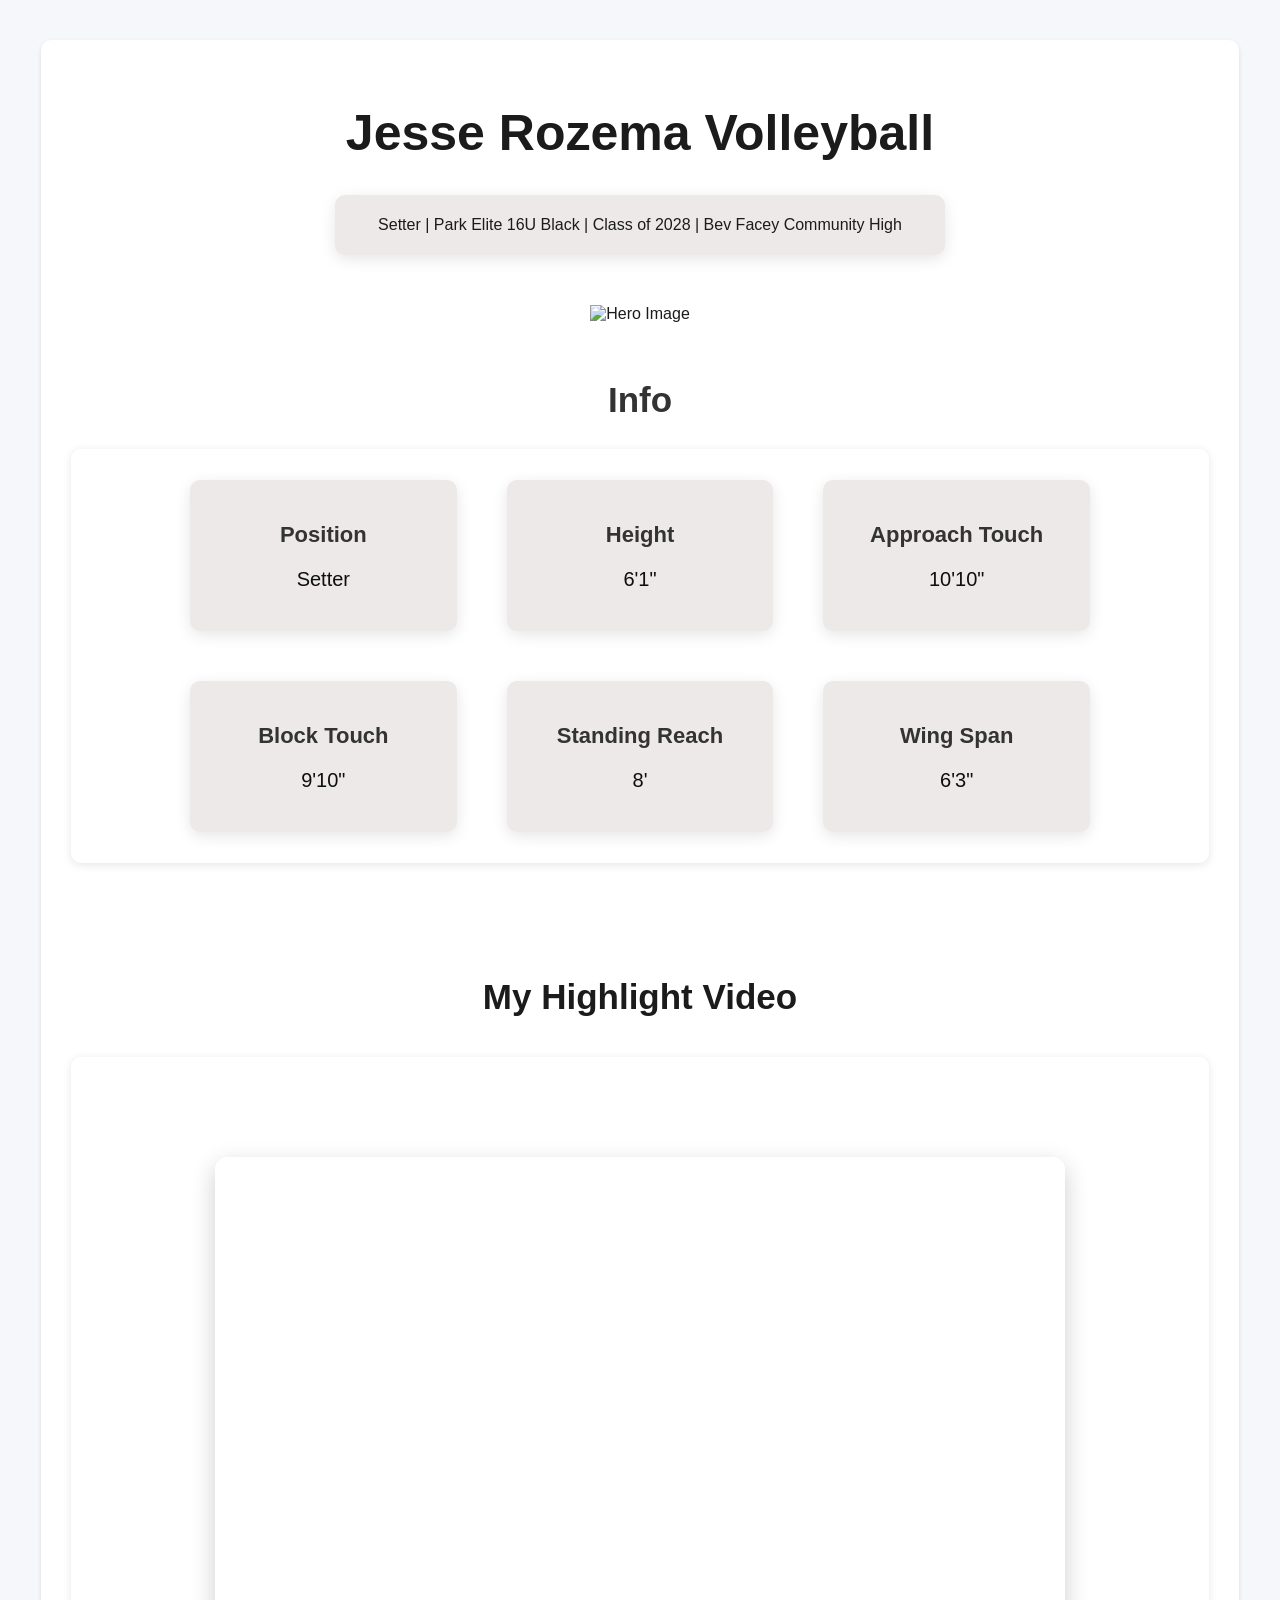
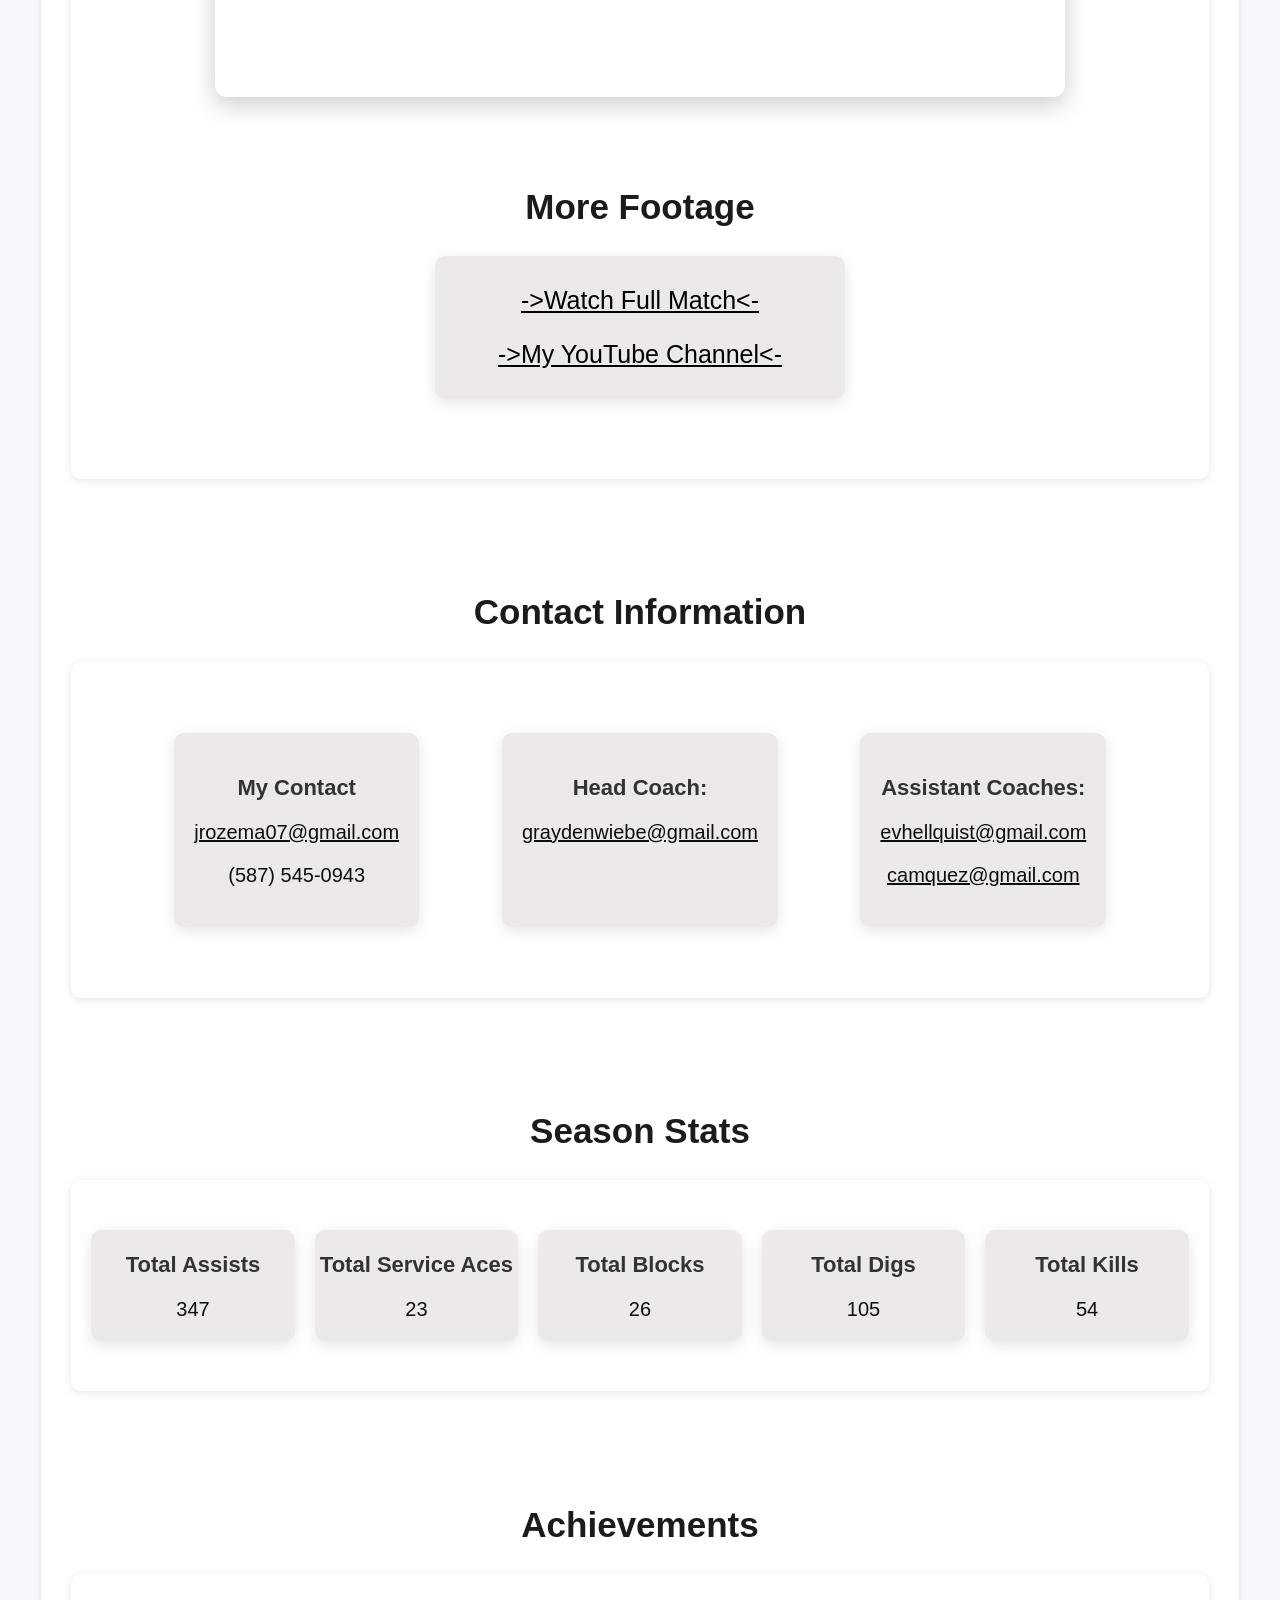
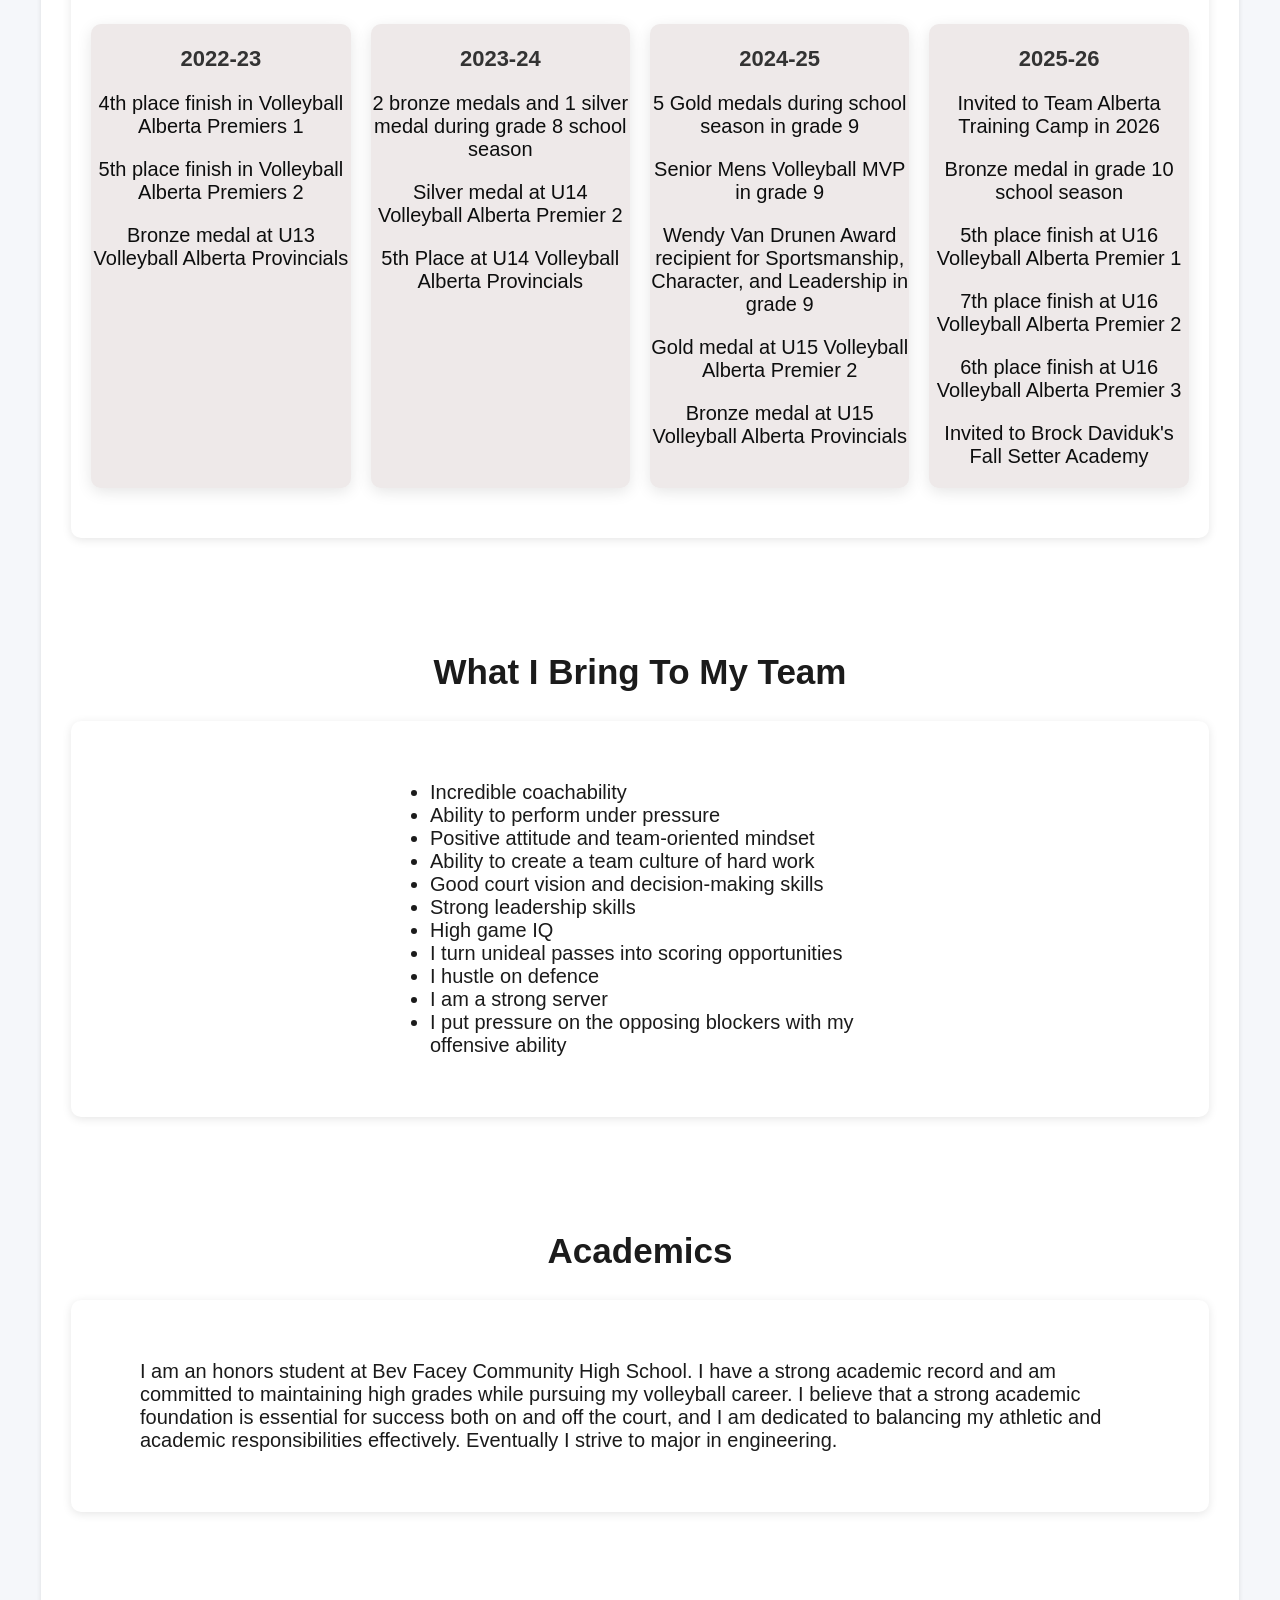
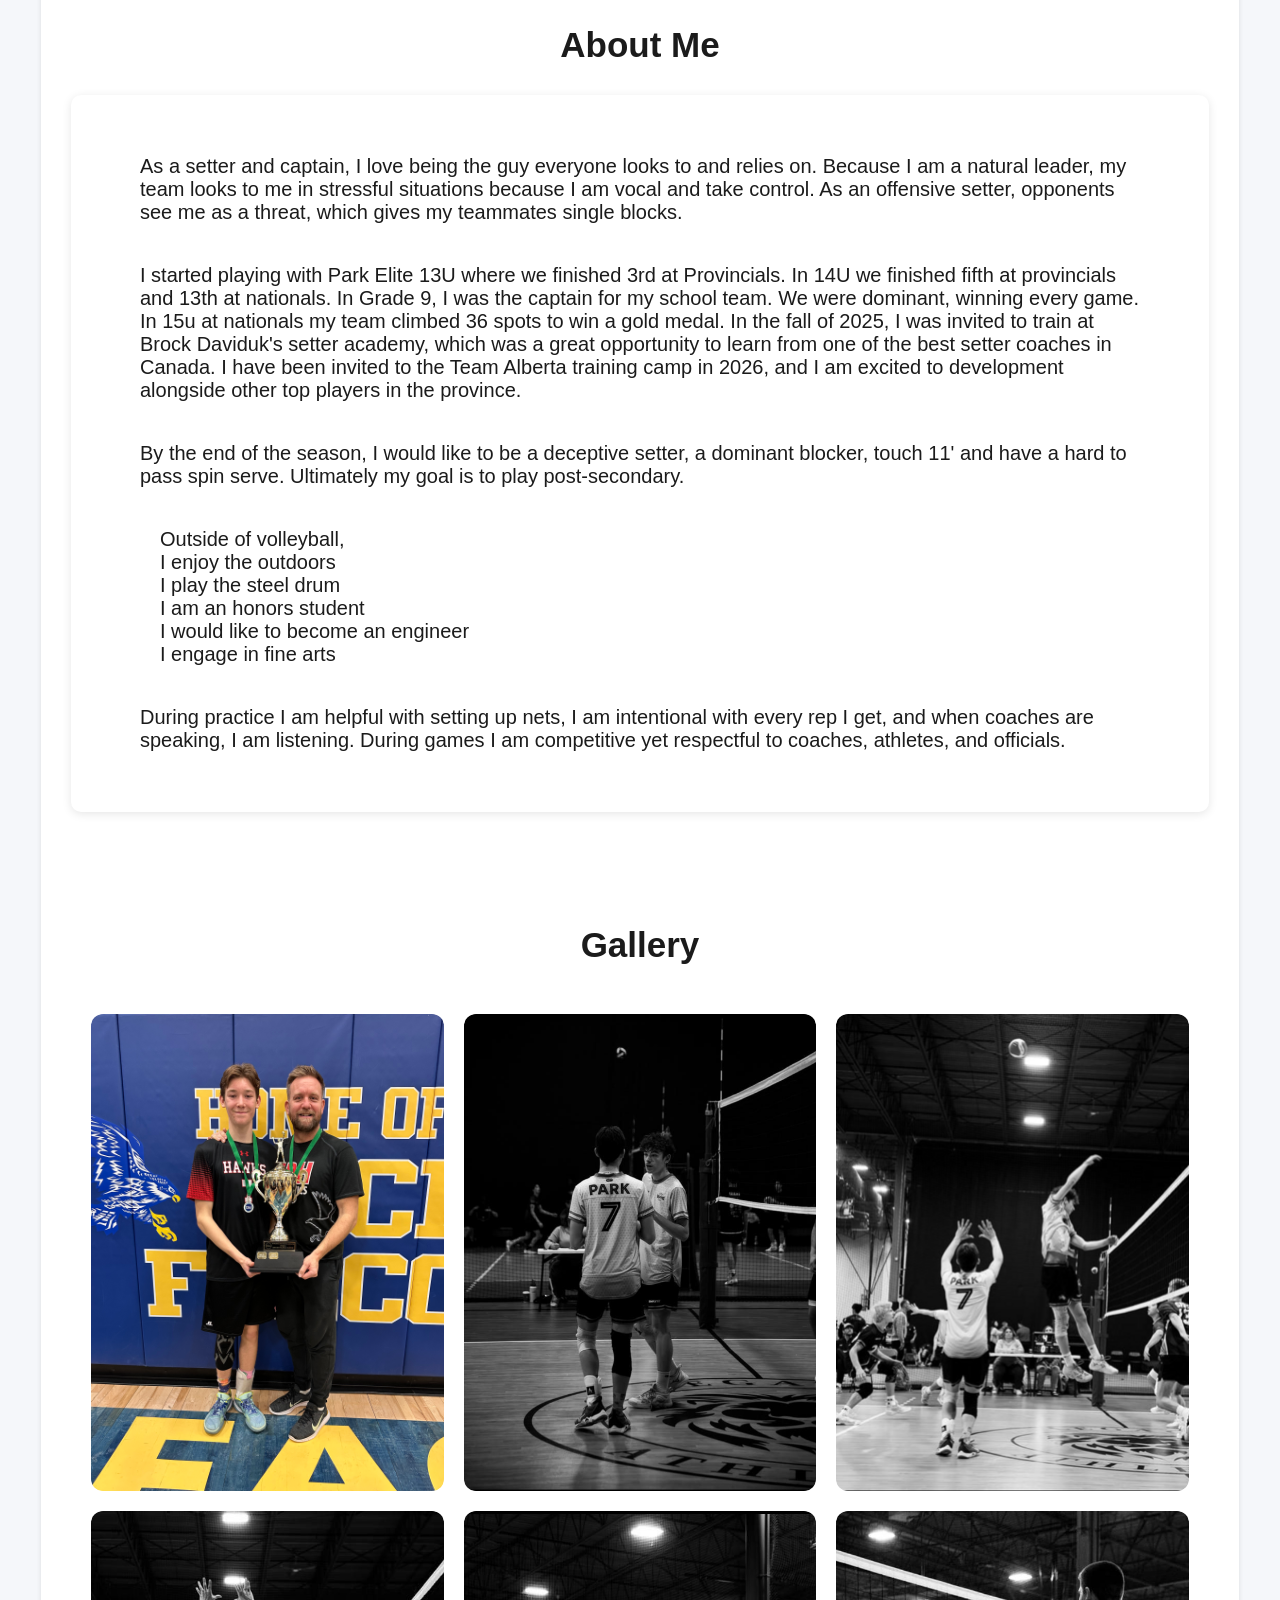
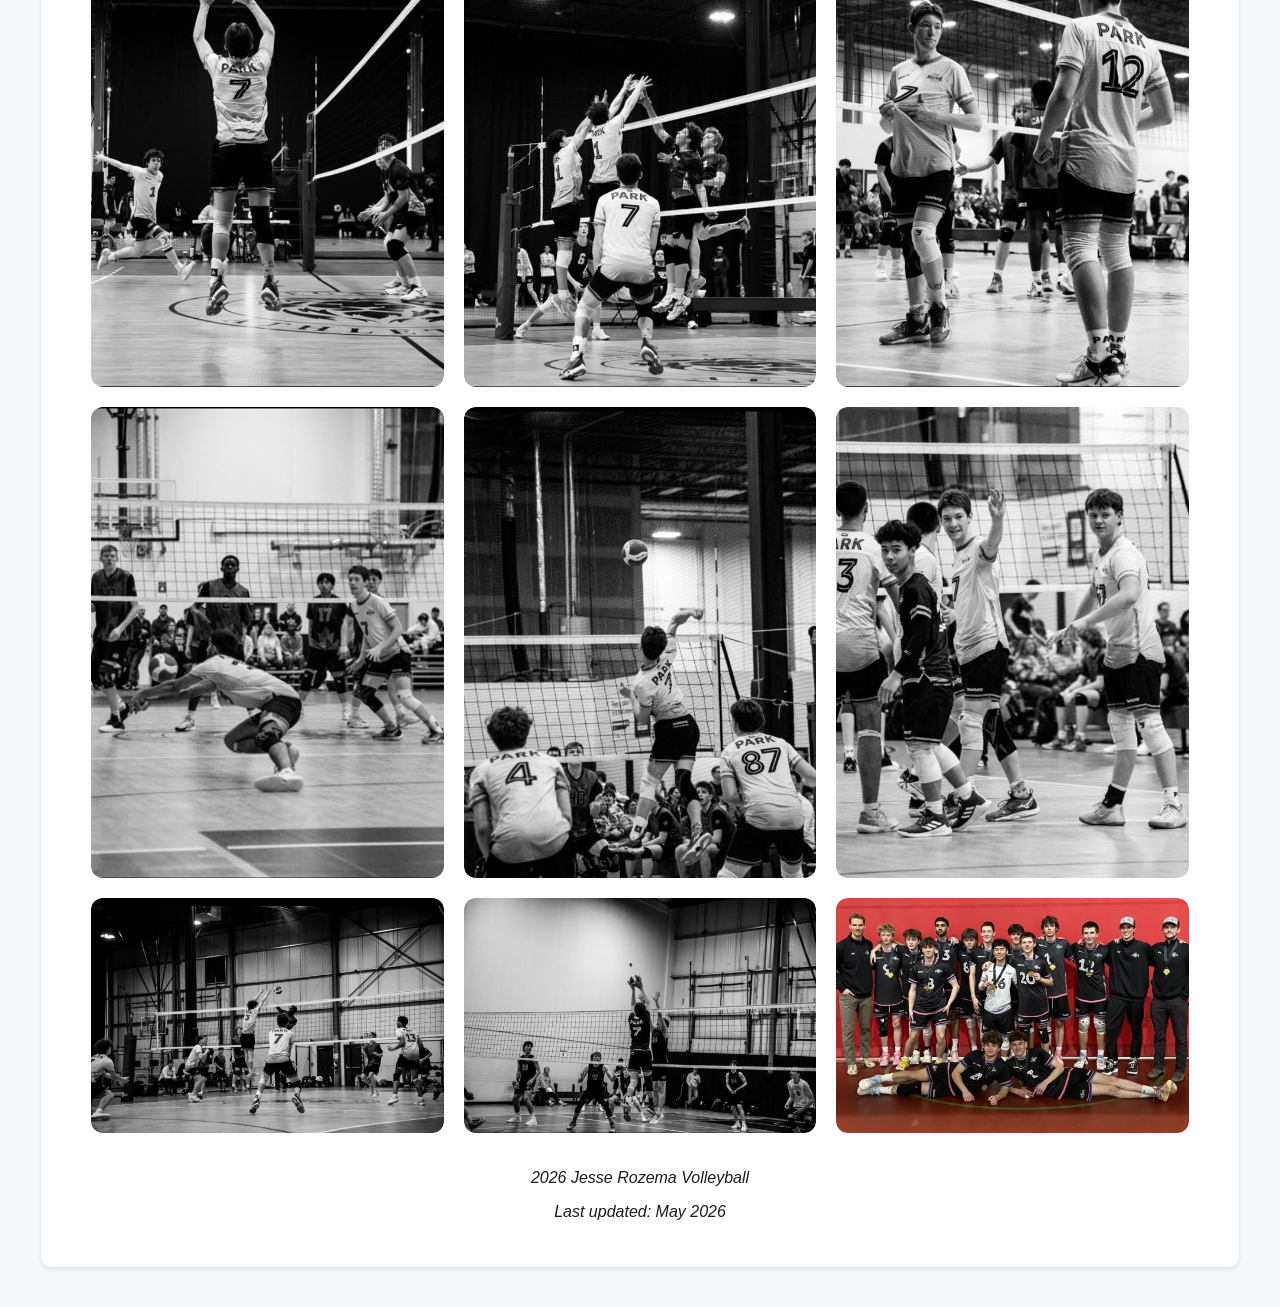
==== index.html @ ca047343 "Add files via upload" ====
<!DOCTYPE html>

<html lang="en">

<head>

<title>Jesse Rozema Volleyball</title>

<meta charset="UTF-8">

<meta name="viewport" content="width=device-width, initial-scale=1.0">

<meta name="author" content="Jesse Rozema">

<link rel="stylesheet" href="style.css">

</head>



<body id="body">

<div class="body_background">


<h1 id="title">
    <b>Jesse Rozema Volleyball</b>
</h1>


<div class="hero_banner">
    <p>Setter | Park Elite 16U Black | Class of 2028 | Bev Facey Community High</p>
</div>


<div class="hero_image">
    <img src="Profile.PNG" alt="Hero Image">
</div>


<div class="info"><h2>Info</h2></div>
<div class="info_section">
    <div class="hero_grid">
        <div class="stat_card">
            <h3>Position</h3>
            <p>Setter</p>
        </div>

        <div class="stat_card">
            <h3>Height</h3>
            <p>6'1"</p>
        </div>

        <div class="stat_card">
            <h3>Approach Touch</h3>
            <p>10'10"</p>
        </div>

        <div class="stat_card">
            <h3>Block Touch</h3>
            <p>9'10"</p>
        </div>

        <div class="stat_card">
            <h3>Standing Reach</h3>
            <p>8'</p>
        </div>

        <div class="stat_card">
            <h3>Wing Span</h3>
            <p>6'3"</p>
        </div>
    </div>
</div>


<h2>My Highlight Video</h2>
<div class="gameplay_section">
    <div class="Gameplay_content">
        <div class="video-container">
            <iframe
            src="https://www.youtube-nocookie.com/embed/ebW8yUanbKU"
            title="My Highlights"
            allowfullscreen>
            </iframe>
        </div>

        <h2>More Footage</h2>

        <div class="footage_grid">
            <div class="footage_card">
                <p><a href="https://www.youtube.com/@ParkElite2010BlackStream" target="_blank">->Watch Full Match<-</a></p>
                <p><a href="https://www.youtube.com/@JesseRozema07" target="_blank">->My YouTube Channel<-</a></p>
            </div>
        </div>
    </div>
</div>


<h2>Contact Information</h2>

<div class="contact_section">
    <div class="contact_grid">
        <div class="contact_info">
            <h3>My Contact</h3>
            <p id="email"><a href="https://mail.google.com/mail/u/0/?tab=rm&ogbl#inbox?compose=GTvVlcSGLBwhLCzFWvTLxbhdkjHlHmwFQkTXDkVHpmSrfwDZdplBXsCwFsgMZWfsRXLcxBXTBtbzn">jrozema07@gmail.com</a></p>
            <p>(587) 545-0943</p>
        </div>

        <div class="contact_info">
            <h3>Head Coach:</h3> 
            <p><a href="https://mail.google.com/mail/u/0/?tab=rm&ogbl#inbox?compose=GTvVlcSGLBwhLCzFWvTLxbhdkjHlHmwFQkTXDkVHpmSrfwDZdplBXsCwFsgMZWfsRXLcxBXTBtbzn">graydenwiebe@gmail.com</a></p>
        </div>

        <div class="contact_info">
            <h3>Assistant Coaches:</h3> 
            <p><a href="https://mail.google.com/mail/u/0/?tab=rm&ogbl#inbox?compose=GTvVlcSGLBwhLCzFWvTLxbhdkjHlHmwFQkTXDkVHpmSrfwDZdplBXsCwFsgMZWfsRXLcxBXTBtbzn">evhellquist@gmail.com</a></p>
            <p><a href="https://mail.google.com/mail/u/0/?tab=rm&ogbl#inbox?compose=GTvVlcSGLBwhLCzFWvTLxbhdkjHlHmwFQkTXDkVHpmSrfwDZdplBXsCwFsgMZWfsRXLcxBXTBtbzn">camquez@gmail.com</a></p>
        </div>
    </div>
</div>

<h2>Season Stats</h2>

<div class="stats_section">
    <div class="total_Stats">

        <div class="table_card">
            <h3>Total Assists</h3>
            <p>347</p>
        </div>

        <div class="table_card">
            <h3>Total Service Aces</h3>
            <p>23</p>
        </div>

        <div class="table_card">
            <h3>Total Blocks</h3>
            <p>26</p>
        </div>

        <div class="table_card">
            <h3>Total Digs</h3>
            <p>105</p>
        </div>

        <div class="table_card">
            <h3>Total Kills</h3>
            <p>54</p>
        </div>
    </div>
</div>



<h2>Achievements</h2>

<div class="achievements_section">

    <div class="achievements_grid">

        <div class="achievement_card">
            <h3>2022-23</h3>
            <p>4th place finish in Volleyball Alberta Premiers 1</p>
            <p>5th place finish in Volleyball Alberta Premiers 2</p>
            <p>Bronze medal at U13 Volleyball Alberta Provincials</p>
        </div>

        <div class="achievement_card">
            <h3>2023-24</h3>
            <p>2 bronze medals and 1 silver medal during grade 8 school season</p>
            <p>Silver medal at U14 Volleyball Alberta Premier 2</p>
            <p>5th Place at U14 Volleyball Alberta Provincials</p>
        </div>

        <div class="achievement_card">
            <h3>2024-25</h3>
            <p>5 Gold medals during school season in grade 9</p>
            <p>Senior Mens Volleyball MVP in grade 9</p>
            <p>Wendy Van Drunen Award recipient for Sportsmanship, Character, and Leadership in grade 9</p>
            <p>Gold medal at U15 Volleyball Alberta Premier 2</p>
            <p>Bronze medal at U15 Volleyball Alberta Provincials</p>
        </div>

        <div class="achievement_card">
            <h3>2025-26</h3>
            <p>Invited to Team Alberta Training Camp in 2026</p>
            <p>Bronze medal in grade 10 school season</p>
            <p>5th place finish at U16 Volleyball Alberta Premier 1</p>
            <p>7th place finish at U16 Volleyball Alberta Premier 2</p>
            <p>6th place finish at U16 Volleyball Alberta Premier 3</p>
            <p>Invited to Brock Daviduk's Fall Setter Academy</p>
        </div>
    </div>
</div>



<h2>What I Bring To My Team</h2>
<div class="strengths_section">
    <div class="strengths">
        <ul>
            <li>Incredible coachability</li>
            <li>Ability to perform under pressure</li>
            <li>Positive attitude and team-oriented mindset</li>
            <li>Ability to create a team culture of hard work</li>
            <li>Good court vision and decision-making skills</li>
            <li>Strong leadership skills</li>
            <li>High game IQ</li>
            <li>I turn unideal passes into scoring opportunities</li>
            <li>I hustle on defence</li>
            <li>I am a strong server</li>
            <li>I put pressure on the opposing blockers with my offensive ability</li>
        </ul>
    </div>
</div>


<h2>Academics</h2>
<div class="academics_section">
    <div class="academics">
    
        <p> I am an honors student at Bev Facey Community High School. 
        I have a strong academic record and am committed to maintaining high grades while pursuing my volleyball career. 
        I believe that a strong academic foundation is essential for success both on and off the court, 
        and I am dedicated to balancing my athletic and academic responsibilities effectively.
        Eventually I strive to major in engineering.</p>
    </div>
</div>


<h2>About Me</h2>
<div class="About_me_section">
    <div class="About_me">
        <p>As a setter and captain, I love being the guy everyone looks to and relies on. Because I am a natural leader,
        my team looks to me in stressful situations because I am vocal and take
        control. As an offensive setter, opponents see me as a threat, which gives
        my teammates single blocks.</p>

        <p>I started playing with Park Elite 13U where we finished 3rd at
        Provincials. In 14U we finished fifth at provincials and 13th at nationals. In
        Grade 9, I was the captain for my school team. We were dominant, winning
        every game. In 15u at nationals my team climbed 36 spots to win a
        gold medal. In the fall of 2025, I was invited to train at Brock Daviduk's setter academy, 
        which was a great opportunity to learn from one of the best setter coaches in Canada. 
        I have been invited to the Team Alberta training camp in 2026, 
        and I am excited to development alongside other top players in the province.</p>

        <p>By the end of the season, I would like to be a deceptive setter, a dominant
        blocker, touch 11' and have a hard to pass spin serve. Ultimately my goal is to play 
        post-secondary.</p>

        <ul>
        <li>Outside of volleyball,</li>

        <li>I enjoy the outdoors</li>

        <li>I play the steel drum</li>

        <li>I am an honors student</li>

        <li>I would like to become an engineer</li>

        <li>I engage in fine arts</li>
        </ul>

        <p>During practice I am helpful with setting up nets, I am intentional with every
        rep I get, and when coaches are speaking, I am listening. During games I
        am competitive yet respectful to coaches, athletes, and officials.</p>
    </div>
</div>



<h2 id="gallery_head">Gallery</h2>

<div class="gallery">
    <a class="grid-item">
        <img src="FRH.JPEG" alt="FRH">
    </a>
    <a class="grid-item">
        <img src="IMG_1486.PNG" alt="1">
    </a>
        <a class="grid-item">
        <img src="IMG_1487.PNG" alt="2">
    </a>
    <a class="grid-item">
        <img src="IMG_1488.PNG" alt="3">
    </a>
     <a class="grid-item">
        <img src="IMG_1490.PNG" alt="4">
    </a>
     <a class="grid-item">
        <img src="IMG_1491.PNG" alt="5">
    </a>    
    <a class="grid-item">
        <img src="IMG_1492.PNG" alt="6">    
    </a>
     <a class="grid-item">
        <img src="IMG_1493.PNG" alt="7">
    </a>
    <a class="grid-item">
        <img src="IMG_1494.PNG" alt="8">    
    </a>
     <a class="grid-item">
        <img src="IMG_1495.PNG" alt="9">
    </a>
    <a class="grid-item">
        <img src="IMG_1496.PNG" alt="10">
    </a>
    <a class="grid-item">
        <img src="Ace_tournament.jpeg"  alt="11">
    </a>
</div>



<div class="footer">
    <footer>
    <p><i>2026 Jesse Rozema Volleyball</i></p>
    <p><i>Last updated: May 2026</i></p>
    </footer>
</div>

</body>
</html>
---- style.css ----
html {
    scroll-behavior: smooth;
}

#body {
    font-family: 'Segoe UI', Arial, sans-serif;
    background-color: #f5f7fa;
    text-align: center;
    color: #1b1b1b;
}

#body h2 {
    font-size: 35px;
    font-weight: bold;
    text-align: center;
    margin-top: 10%;
}

.body_background {
    background-color: #ffffff;
    width: 90%;
    max-width: 1500px;
    margin: 40px auto;
    border-radius: 10px;
    box-shadow: 0 2px 5px rgba(0, 0, 0, 0.1);
    padding: 30px;
}

/*home page*/

#title{ 
    font-size: 50px;
}

.hero_banner {
    background-color: #eee9e9;
    padding: 5px;
    border-radius: 10px;
    box-shadow: 0 4px 15px rgba(0, 0, 0, 0.1);
    margin: 0px auto;
    max-width: 600px;
}

.hero_image img {
    padding-top: 50px;
    width: auto;
    height: auto;
}

.info_section {
    background-color: #ffffff;
    border-radius: 10px;
    box-shadow: 0 2px 10px rgba(0, 0, 0, 0.1);
    padding: 1px;
    max-width: 1500px;
}

.info {
    font-size: 30px;
    font-weight: bold;
    margin-top: -5%;
    color: #333;
}

.hero_grid {
    display: grid;
    gap: 50px;
    margin: 30px auto;
    grid-template-columns: repeat(auto-fill, minmax(200px, 1fr));
    max-width: 900px;
}

.stat_card {
    background-color: #eee9e9;
    border-radius: 10px;
    padding: 20px;
    box-shadow: 0 4px 15px rgba(0, 0, 0, 0.1);
}

.stat_card h3 {
    font-size: 22px;
    margin-bottom: 10px;
    color: #333;
    font-weight: 700;
}

.stat_card p {
    font-size: 20px;
    color: rgb(13, 14, 14);
}


.stat_card{
    transition: transform 0.5s ease, box-shadow 0.4s ease;
}

.stat_card:hover {
    transform: translateY(-5px);
    box-shadow: 0px 8px 20px rgba(0, 0, 0, 0.2);
}

/*home page*/



/*Gameplay*/

.gameplay_section {
    background-color: #ffffff;
    border-radius: 10px;
    padding: 20px;
    box-shadow: 0 2px 10px rgba(0, 0, 0, 0.1);
    max-width: 1500px;
    margin: 40px auto;
}

.logo_gameplay {
    color: white;
    font-size: 20px;
    font-weight: bold;
    text-decoration: none;
}

.Gameplay_content {
    max-width: 900px;
    margin: 40px auto;
    padding: 20px;
    text-align: center;
}



/* Responsive video */
.video-container {
    position: relative;
    width: 100%;
    max-width: 850px;
    margin: 20px auto 0 auto; /* Center horizontally and add top margin */
    padding-bottom: 60%; /* 16:9 ratio */
    border-radius: 12px;
    overflow: hidden;
    box-shadow: 0 8px 25px rgba(0, 0, 0, 0.2);
}

.video-container iframe {
    position: absolute;
    width: 100%;
    height: 100%;
    left: 0;
    top: 0;
    border: none;
}

/* Links */
.Gameplay_content a {
    font-size: 25px;
    color: black;
    text-align: center;
}


.footage_card {
    font-size: 25px;
    color: black;
    text-align: center;
    background-color: #eee9e9;
    border-radius: 10px;
    max-width: 400px;
    margin: 0 auto;
    box-shadow: 0 4px 15px rgba(0, 0, 0, 0.1);
    padding: 5px;
}


.footage_card {
    transition: transform 0.5s ease, box-shadow 0.4s ease;
}

.footage_card:hover {
    transform: translateY(-5px);
    box-shadow: 0px 8px 20px rgba(0, 0, 0, 0.2);
}

/*Gameplay*/

/*Contact*/

.contact_section {
    background-color: #ffffff;
    border-radius: 10px;
    padding: 1px;
    box-shadow: 0 2px 10px rgba(0, 0, 0, 0.1);
    max-width: 1500px;

}

.contact_info {
    max-width: 400px;
    margin: 40px auto;
    text-align: center;
}

.contact_grid {
    display: grid;
    gap: 30px;
    margin: 30px auto;
    grid-template-columns: repeat(auto-fit, minmax(300px, 1fr));
    max-width: 1000px;
}

.contact_info {
    background-color: #eee9e9;
    border-radius: 10px;
    padding: 20px;
    box-shadow: 0 4px 15px rgba(0, 0, 0, 0.1);
}

.contact_info h3 {
    font-size: 22px;
    margin-bottom: 10px;
    color: #333;
    font-weight: 700;
}

.contact_info p,.contact_info a {
    font-size: 20px;
    color: rgb(13, 14, 14);
}

.contact_info a:hover {
    text-decoration: underline;
}

.contact_info{
    transition: transform 0.5s ease, box-shadow 0.4s ease;
}

.contact_info:hover {
    transform: translateY(-5px);
    box-shadow: 0px 8px 20px rgba(0, 0, 0, 0.2);
}

/*Contact*/

/*Stats*/

.stats_section {
    background-color: #ffffff;
    border-radius: 10px;
    padding: 20px;
    box-shadow: 0 2px 10px rgba(0, 0, 0, 0.1);
    max-width: 1500px;
}

.total_Stats {
    display: grid;
    gap: 20px;
    margin: 30px auto;
    grid-template-columns: repeat(auto-fit, minmax(200px, 1fr));
    max-width: 1200px;
}

.table_card {
    background-color: #eee9e9;
    border-radius: 10px;
    box-shadow: 0px 4px 15px rgba(0, 0, 0, 0.1);
}

.table_card h3 {
    font-size: 22px;
    margin-bottom: 10px;
    color: #333;
    font-weight: 700;
}

.table_card p {
    font-size: 20px;
    color: rgb(13, 14, 14);

}

.table_card{
    transition: transform 0.5s ease, box-shadow 0.4s ease;
}

.table_card:hover {
    transform: translateY(-5px);
    box-shadow: 0px 8px 20px rgba(0, 0, 0, 0.2);
}

/*Stats*/

/*Achievements*/

.achievements_section {
    background-color: #ffffff;
    border-radius: 10px;
    padding: 20px;
    box-shadow: 0 2px 10px rgba(0, 0, 0, 0.1);
    max-width: 1500px;
}

.achievements_grid {
    display: grid;
    gap: 20px;
    margin: 30px auto;
    grid-template-columns: repeat(auto-fit, minmax(200px, 1fr));
    max-width: 1200px;
}

.achievement_card {
    background-color: #eee9e9;
    border-radius: 10px;
    box-shadow: 0px 4px 15px rgba(0, 0, 0, 0.1);
}

.achievement_card h3 {
    font-size: 22px;
    margin-bottom: 10px;
    color: #333;
    font-weight: 700;
}

.achievement_card p {
    font-size: 20px;
    color: rgb(13, 14, 14);

}

.achievement_card{
    transition: transform 0.5s ease, box-shadow 0.4s ease;
}

.achievement_card:hover {
    transform: translateY(-5px);
    box-shadow: 0px 8px 20px rgba(0, 0, 0, 0.2);
}

/*Achievements*/


/*What I Bring to the Team*/

.strengths_section {
    background-color: #ffffff;
    border-radius: 10px;
    padding: 20px;
    box-shadow: 0 2px 10px rgba(0, 0, 0, 0.1);
    max-width: 1500px;
}

.strengths ul {
    max-width: 1000px;
    margin: 40px auto;
    text-align: left;
    font-size: 20px;
    list-style-type: disc;
    max-width: 500px;
}

/*What I Bring to the Team*/


/*Academics*/

.academics_section {
    background-color: #ffffff;
    border-radius: 10px;
    padding: 20px;
    box-shadow: 0 2px 10px rgba(0, 0, 0, 0.1);
    max-width: 1500px;
}

.academics {
    max-width: 1000px;
    margin: 40px auto;
    text-align: left;
    font-size: 20px;

}
/*Academics*/


/*About Me*/

.About_me_section {
    background-color: #ffffff;
    border-radius: 10px;
    padding: 20px;
    box-shadow: 0 2px 10px rgba(0, 0, 0, 0.1);
    max-width: 1500px;
}

.About_me p {
    max-width: 1000px;
    margin: 40px auto;
    text-align: left;
    font-size: 20px;
}

.About_me ul {
    max-width: 1000px;
    margin: 40px auto;
    text-align: left;
    font-size: 20px;
    list-style-type: none ;
}


.strengths {
    max-width: 1000px;
    margin: 40px auto;
    text-align: left;
    font-size: 20px;
    list-style-type: none ;
    max-width: 500px;
}

/*About Me*/


/*Gallery*/

.gallery {
    display: grid;
    grid-template-columns: repeat(auto-fit, minmax(280px,1fr));
    gap: 20px;
    padding: 20px;
}

.grid-item img {
    width: 100%;
    height: 100%;
    border-radius: 10px;
    object-fit: cover;
    display: block;
}

.grid-item {
    transition: transform 0.5s ease, box-shadow 0.4s ease;
    overflow: hidden;
    border-radius: 12px;

}

.grid-item:hover {
    transform: scale(1.05);
    box-shadow: 0px 8px 20px rgba(0, 0, 0, 0.2);
}
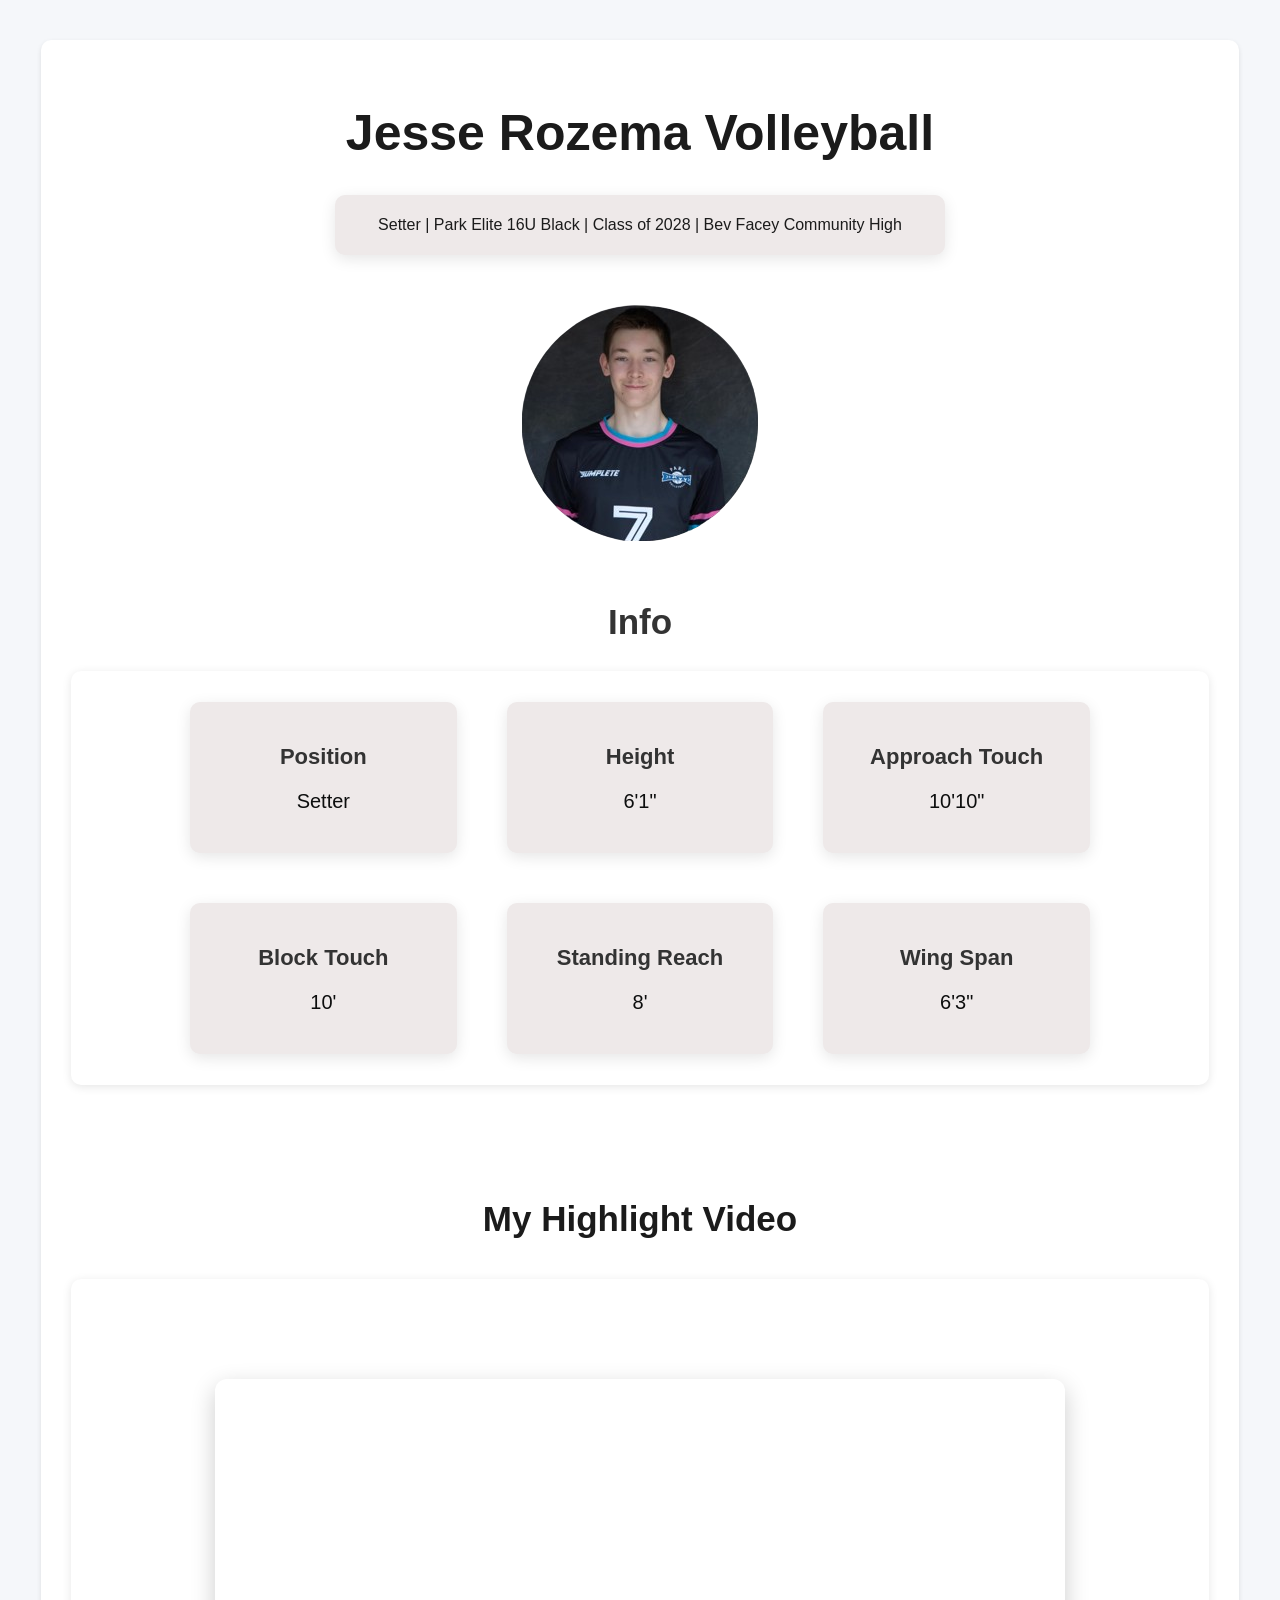
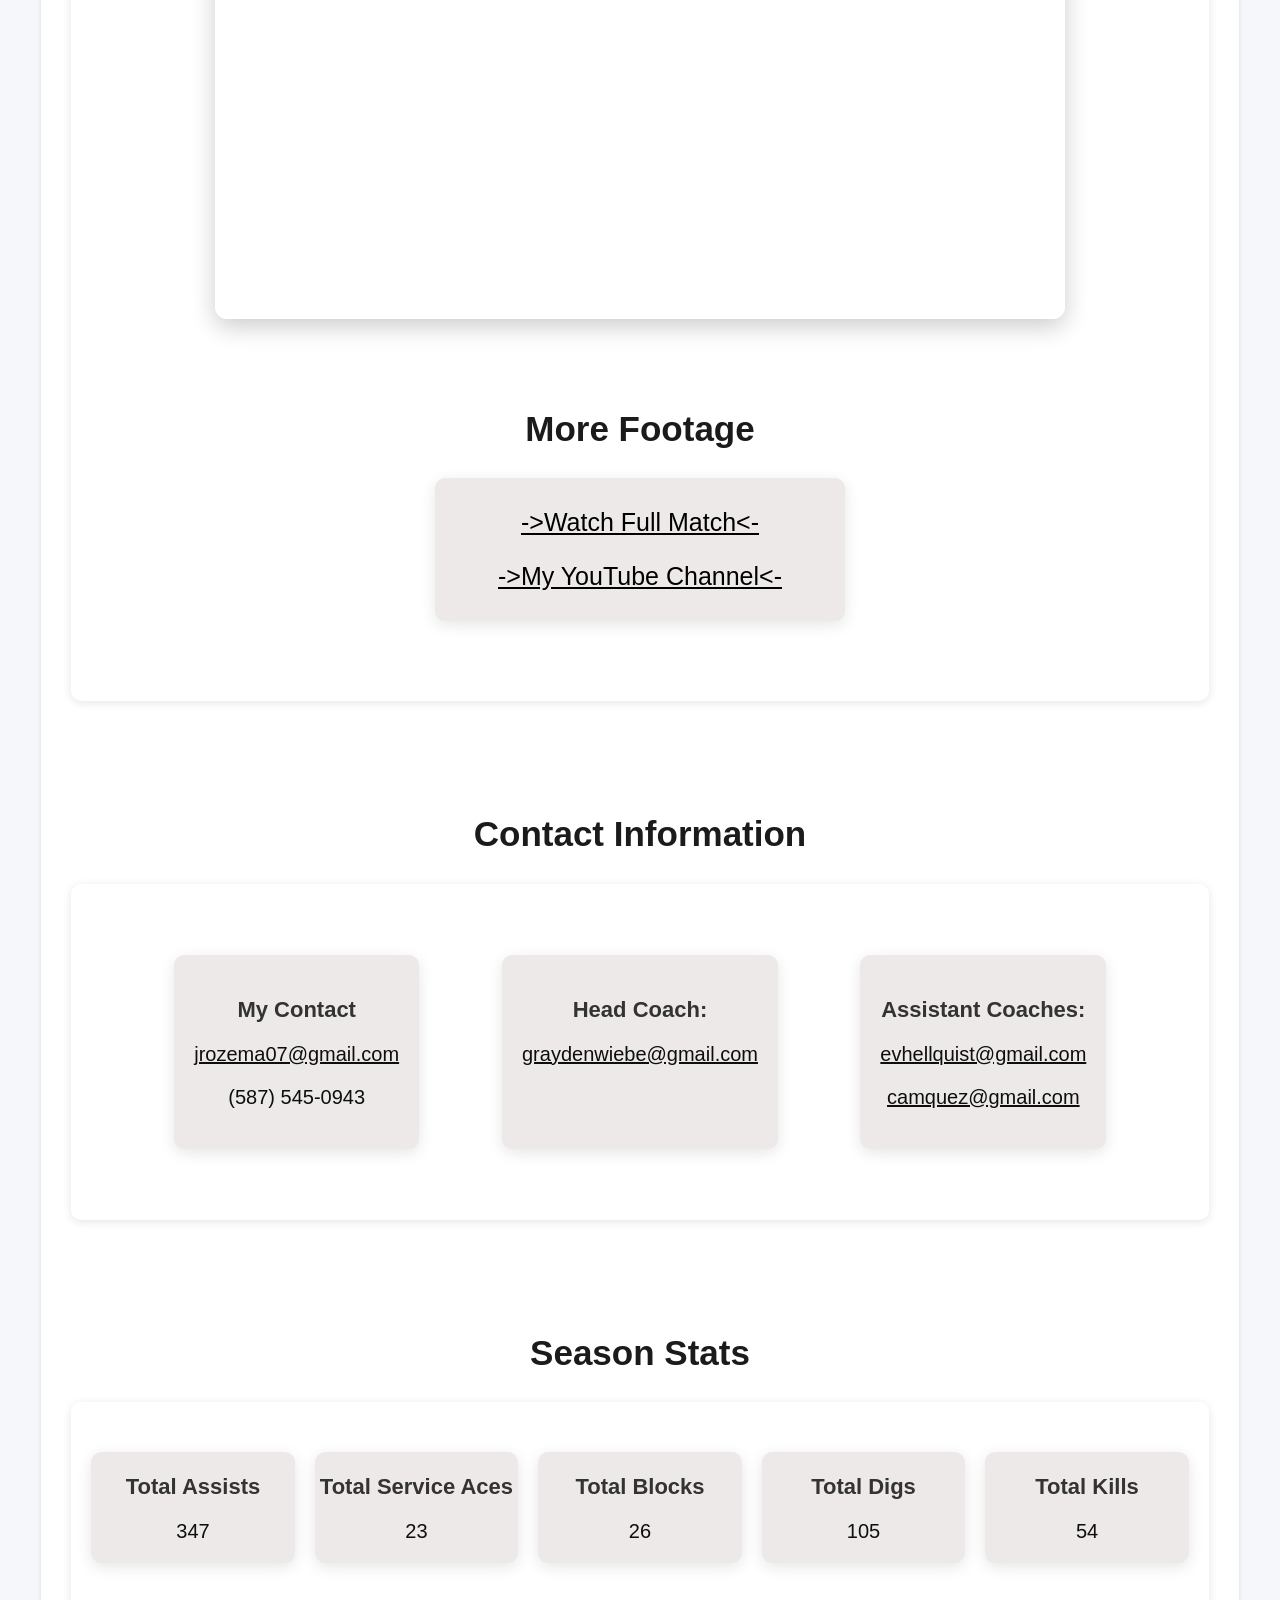
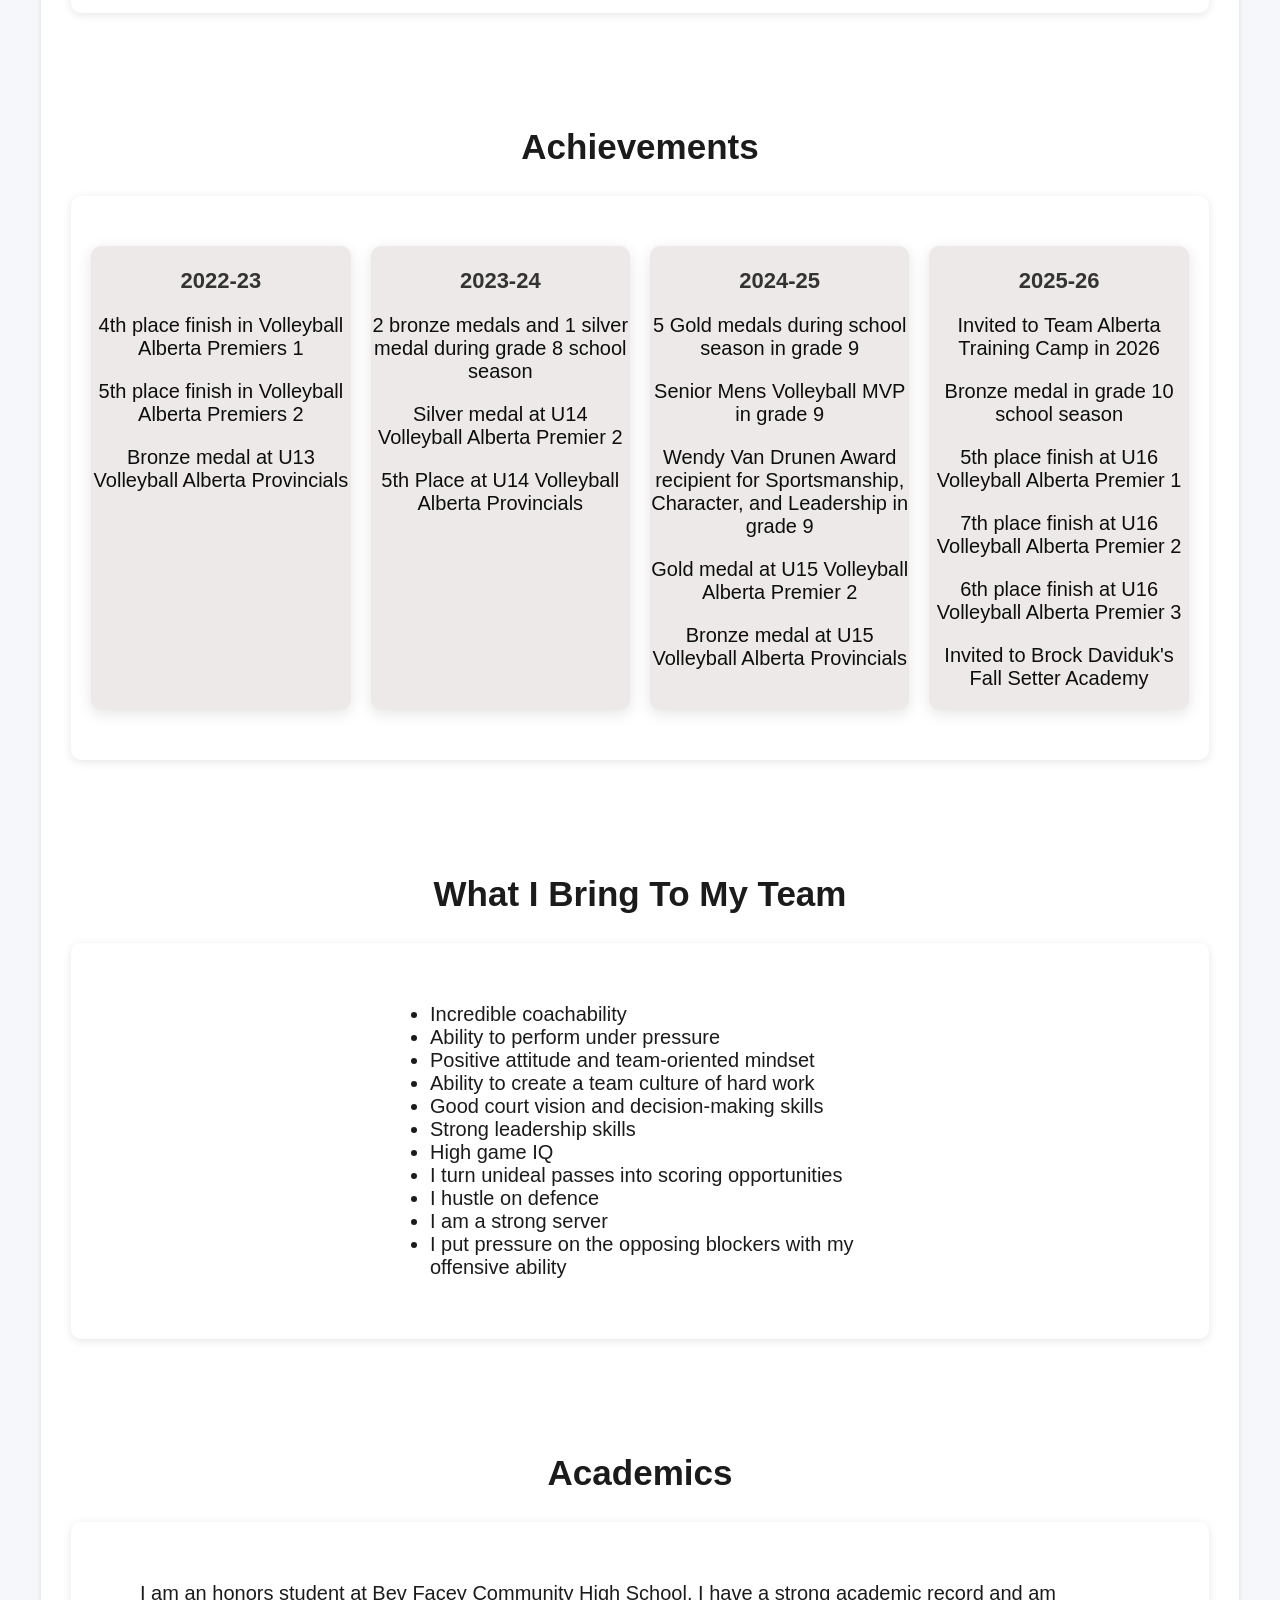
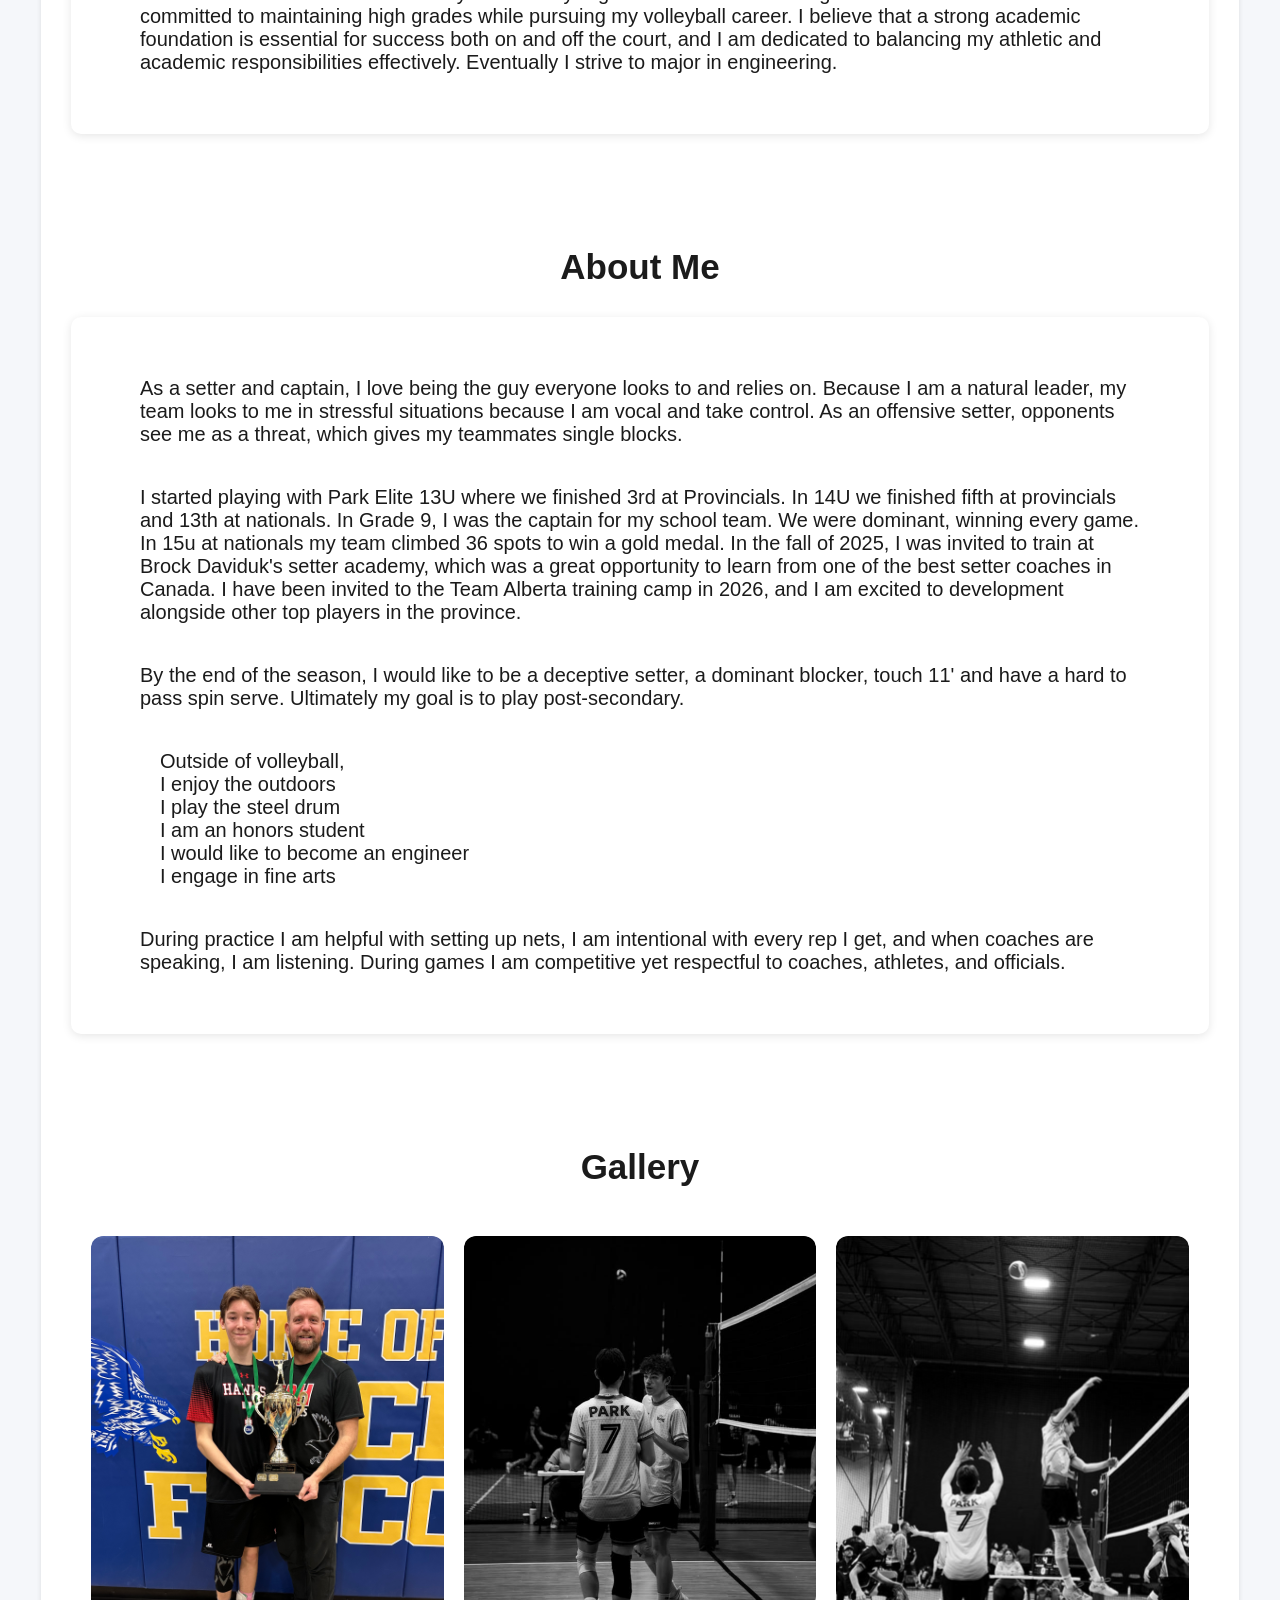
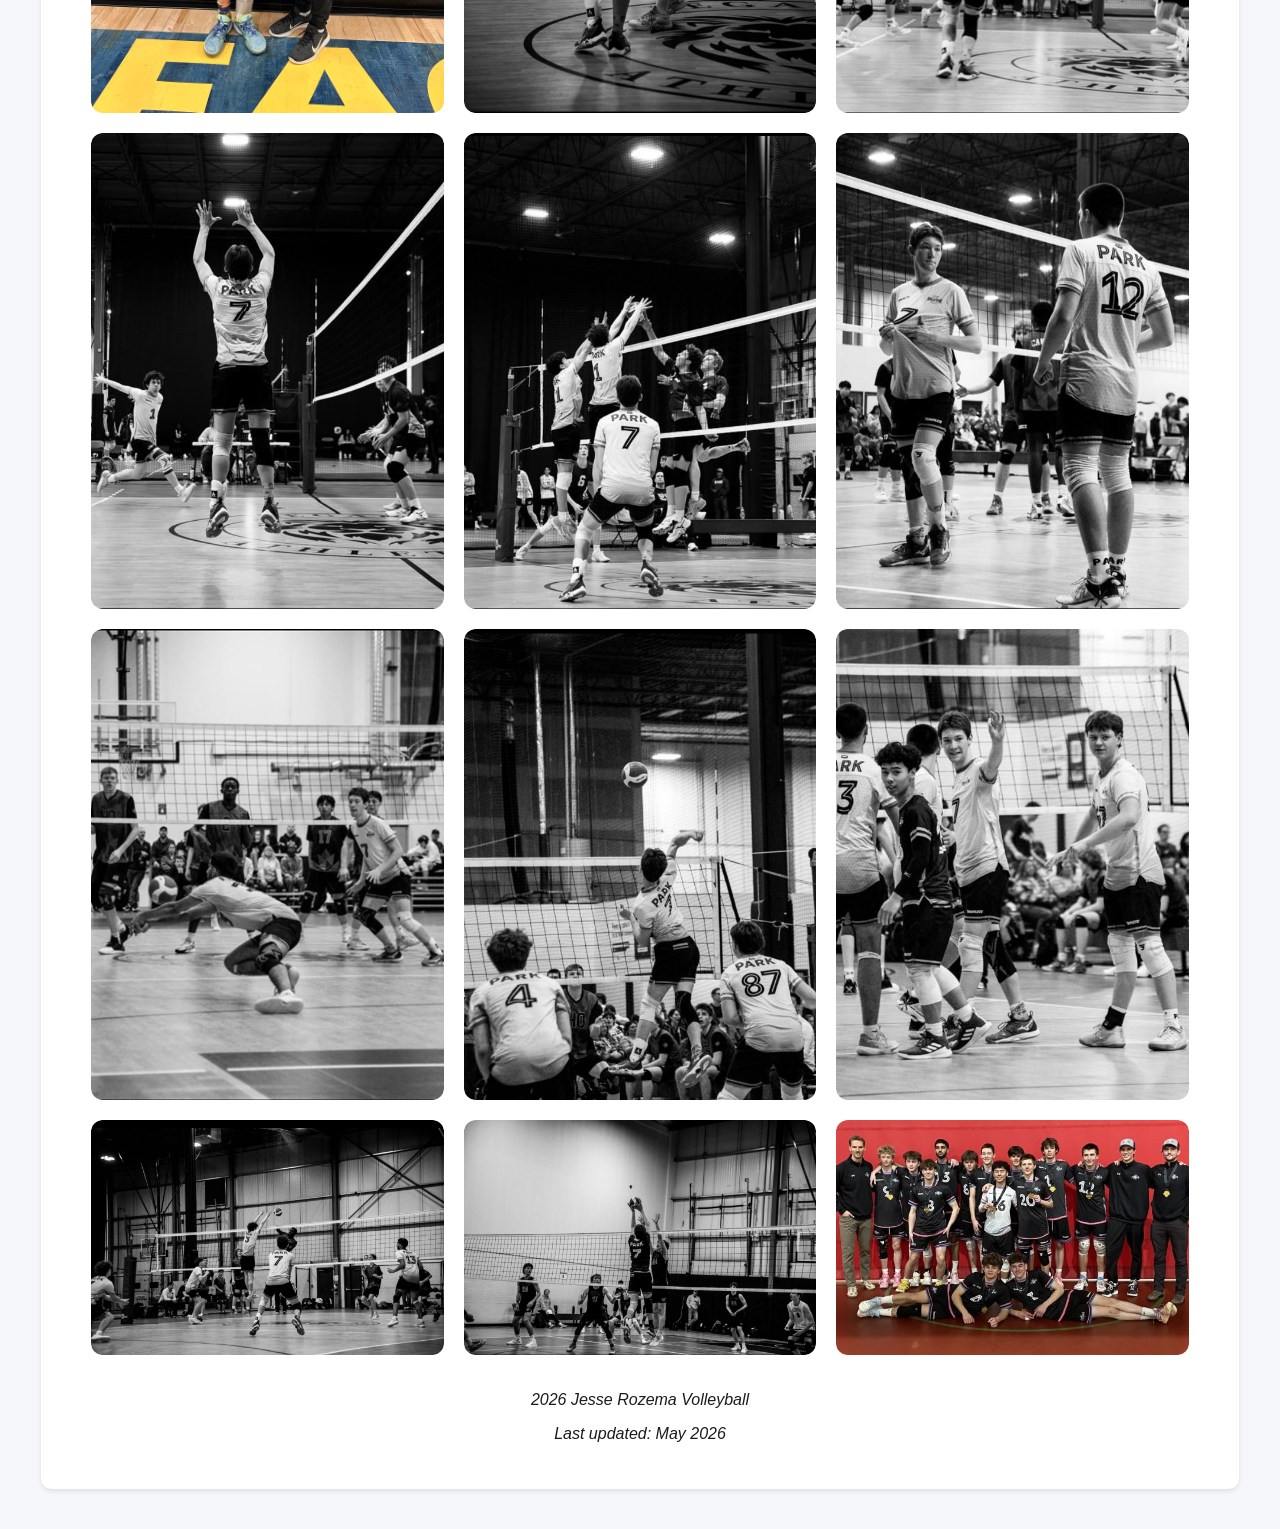
==== commit 28684b6c: "Add files via upload" ====
--- a/index.html
+++ b/index.html
@@ -34,7 +34,7 @@
 
 
 <div class="hero_image">
-    <img src="Profile.PNG" alt="Hero Image">
+    <img src="Profile.png" alt="Hero Image">
 </div>
 
 
@@ -58,7 +58,7 @@
 
         <div class="stat_card">
             <h3>Block Touch</h3>
-            <p>9'10"</p>
+            <p>10'</p>
         </div>
 
         <div class="stat_card">
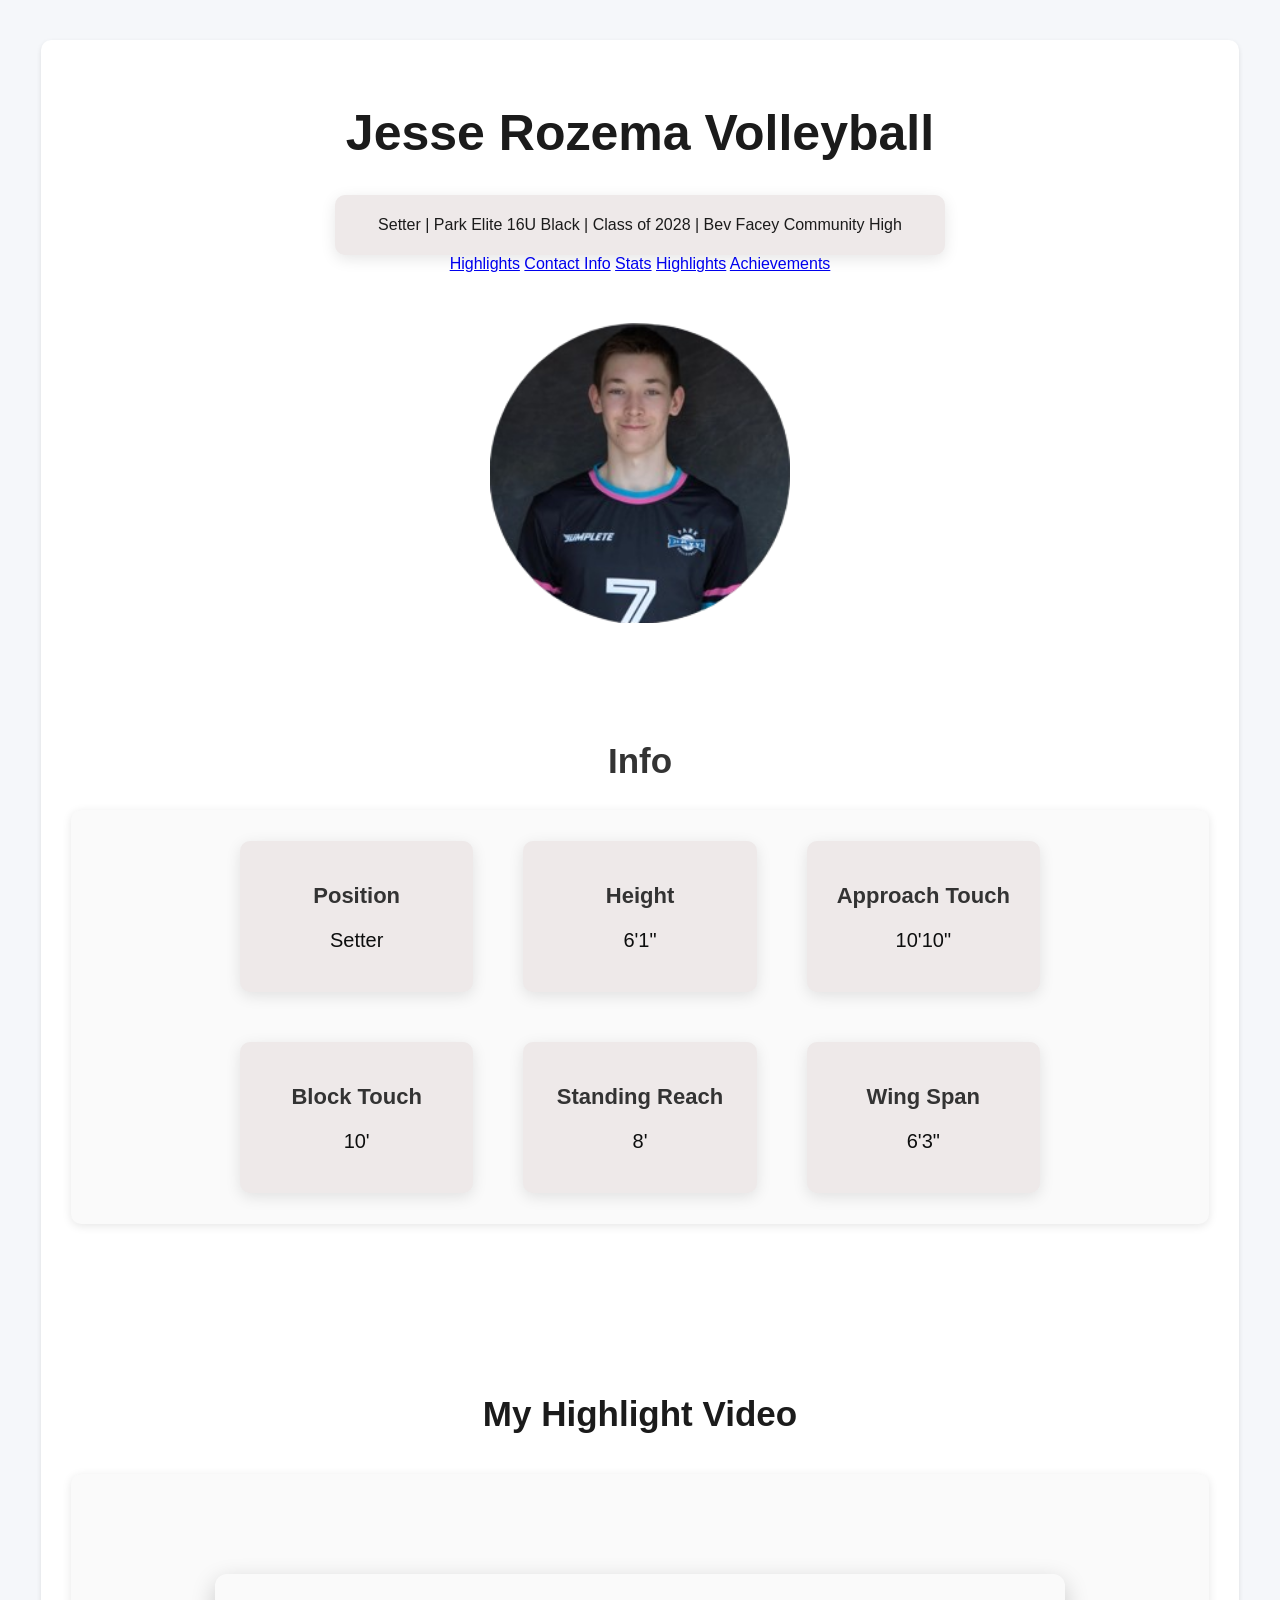
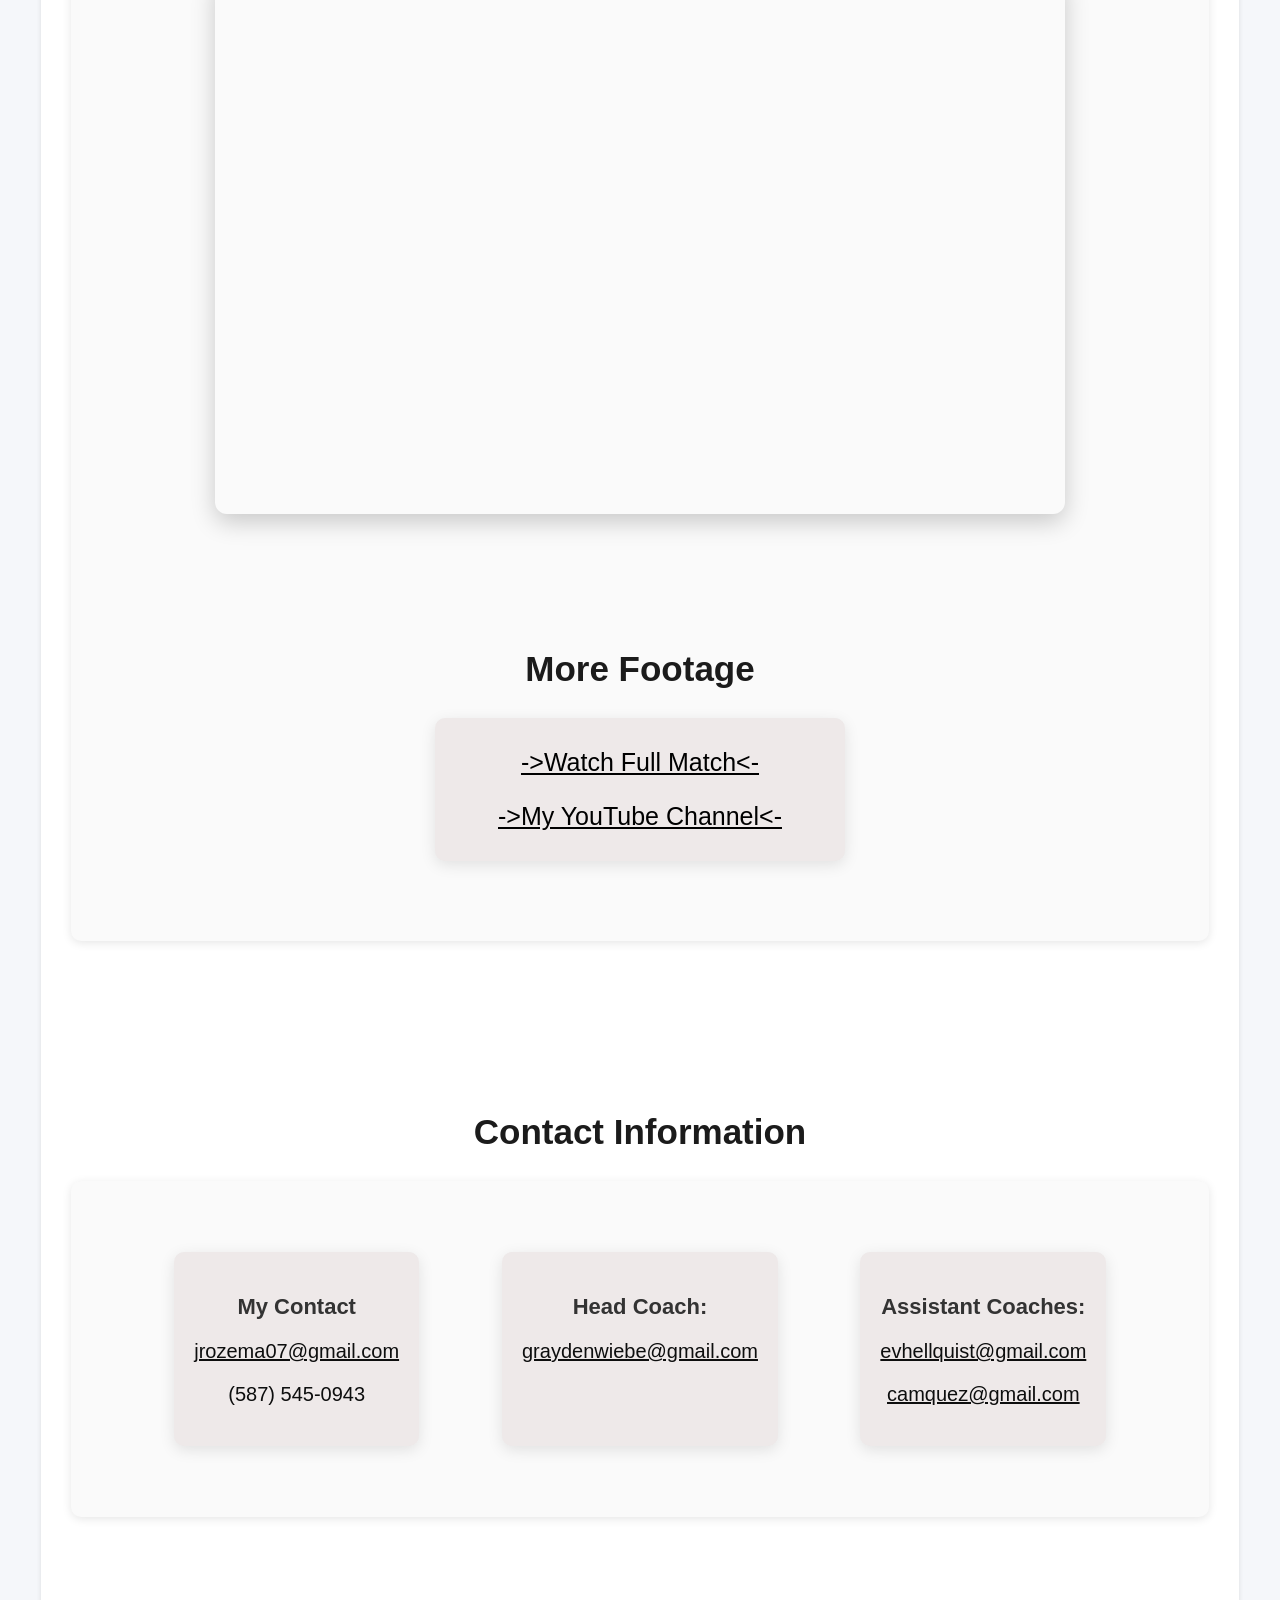
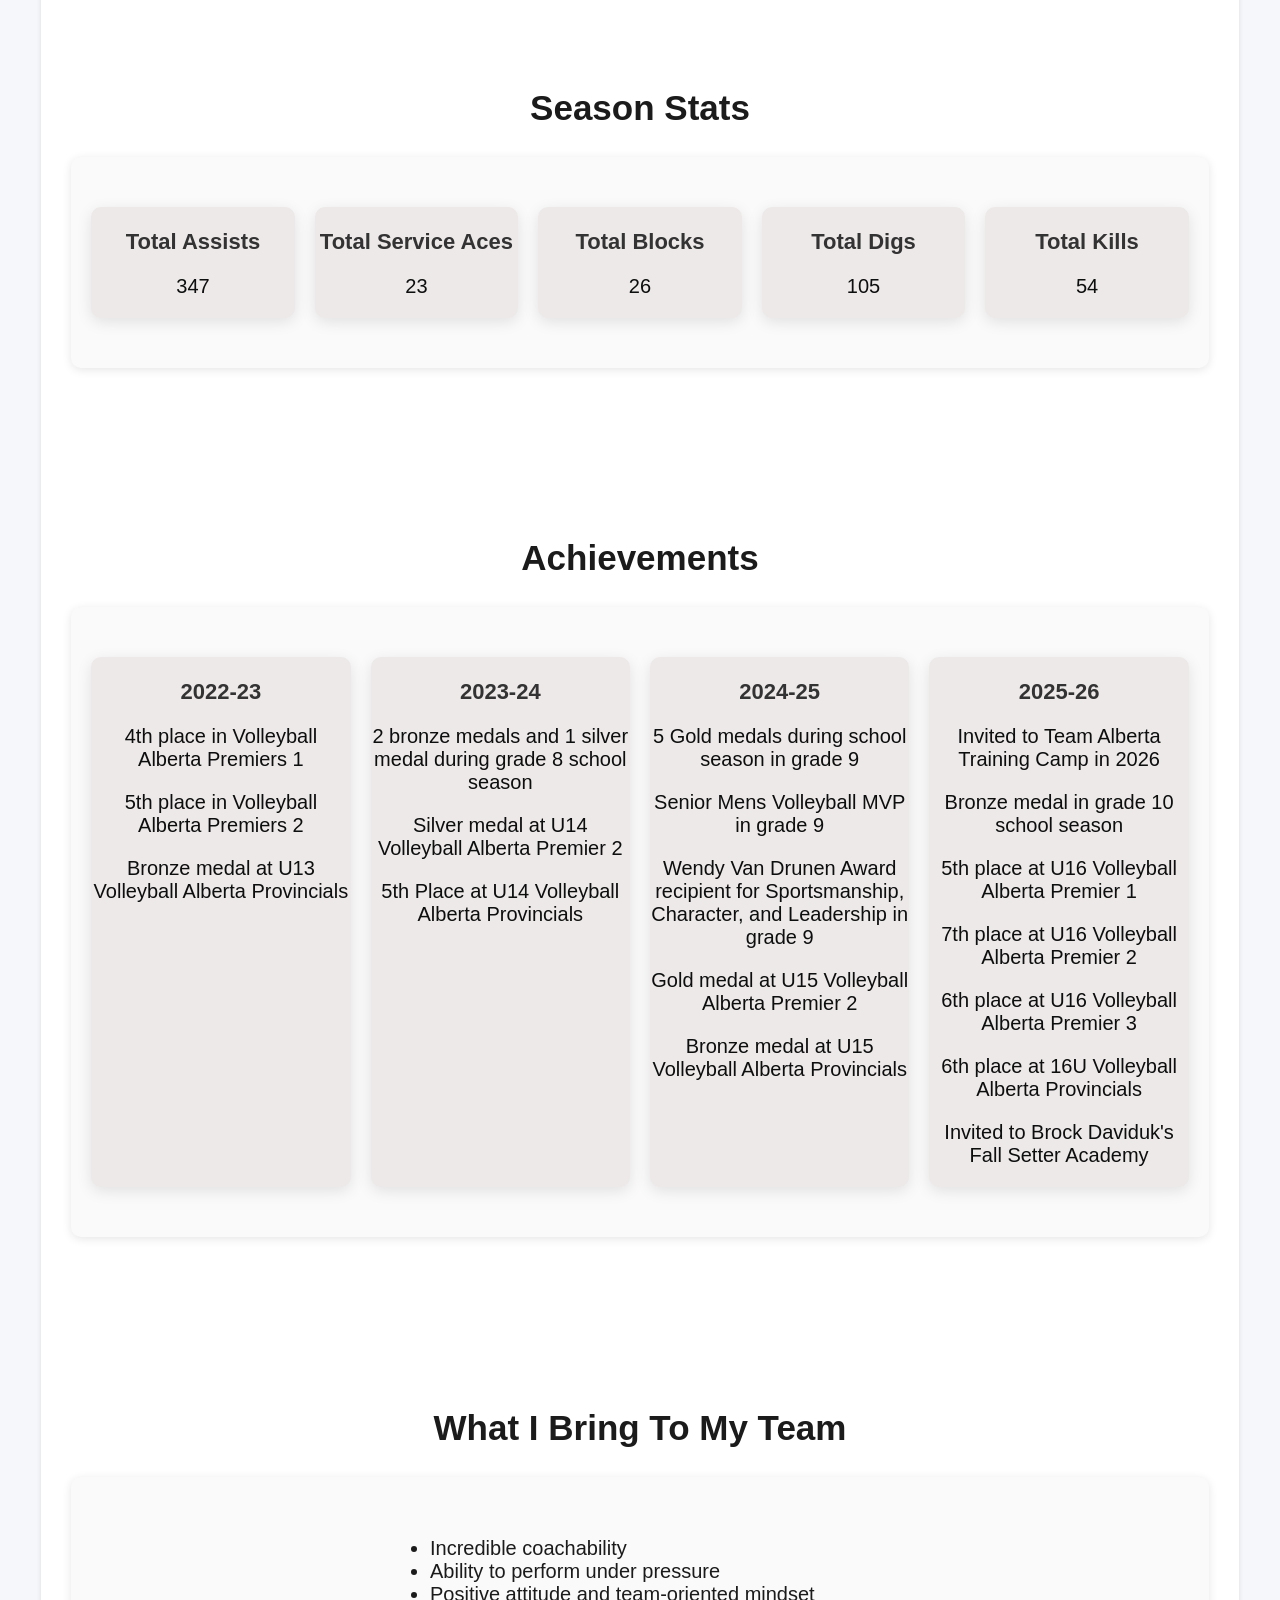
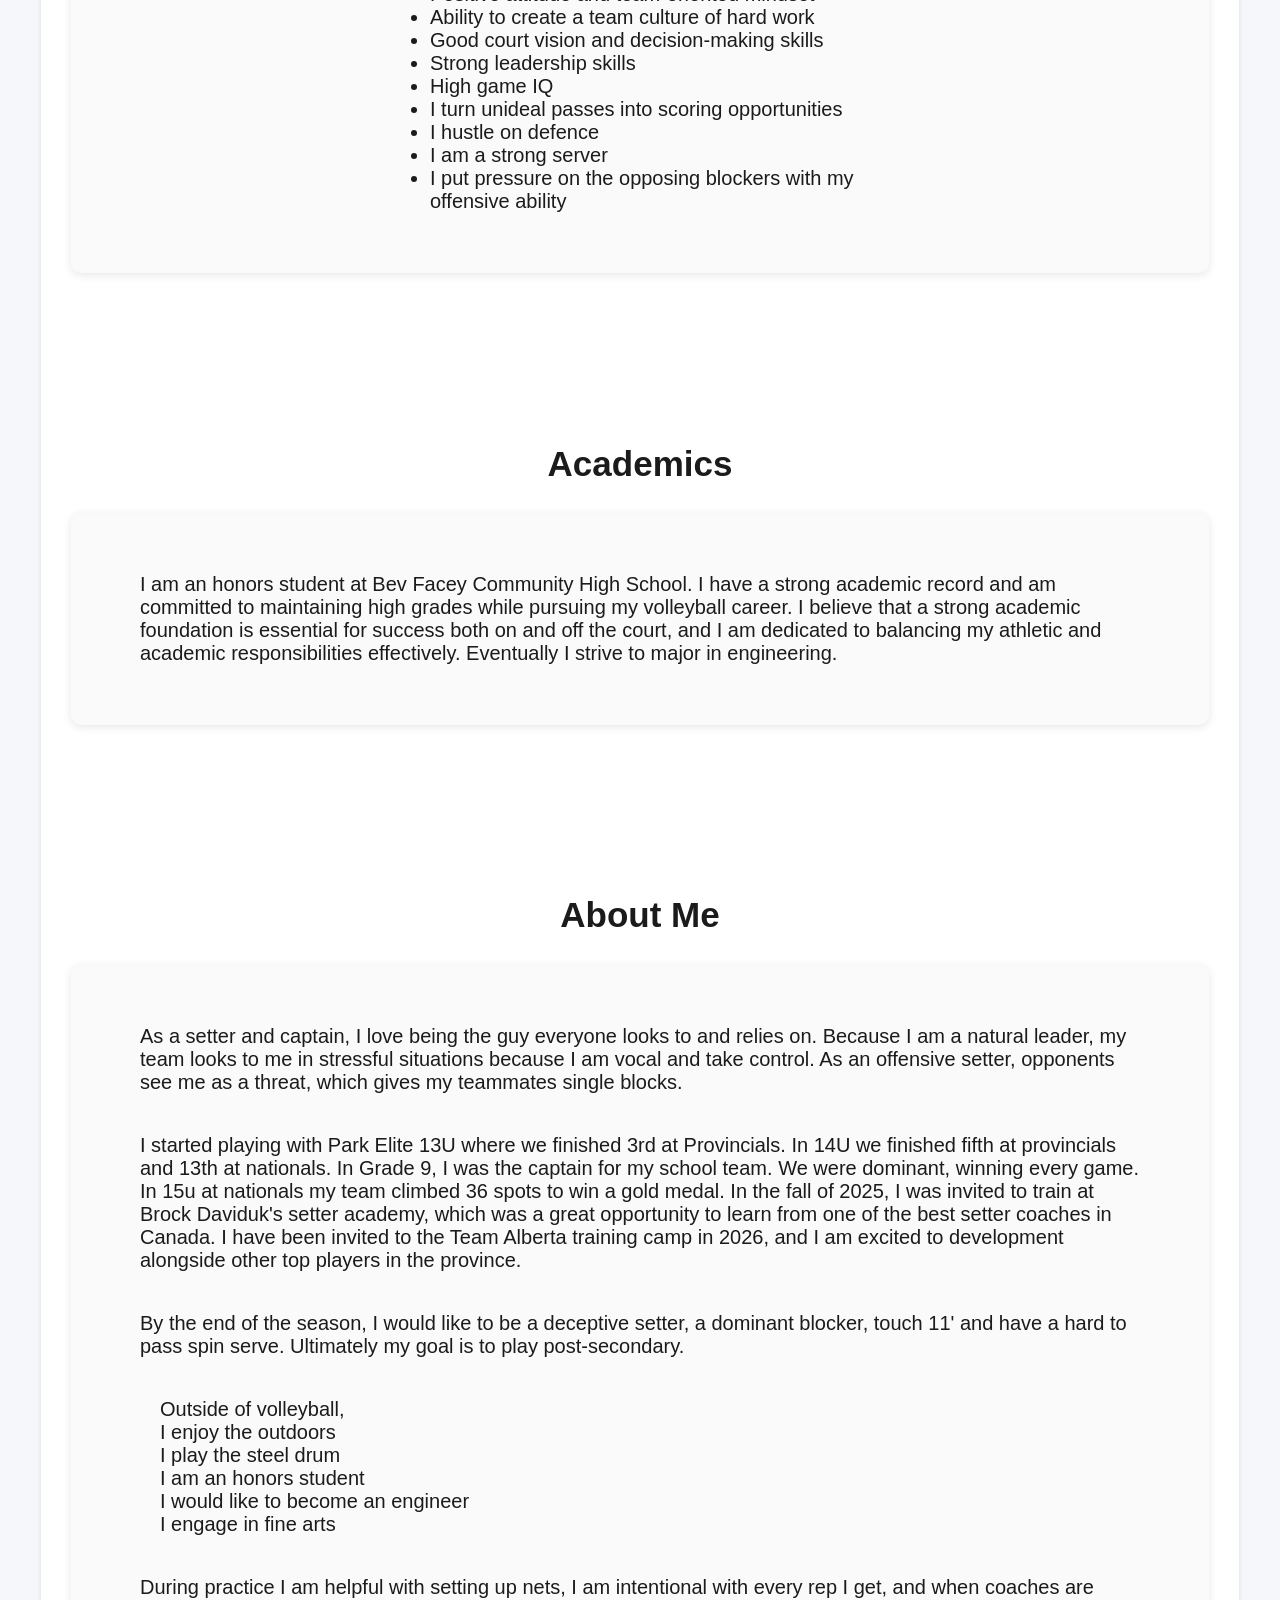
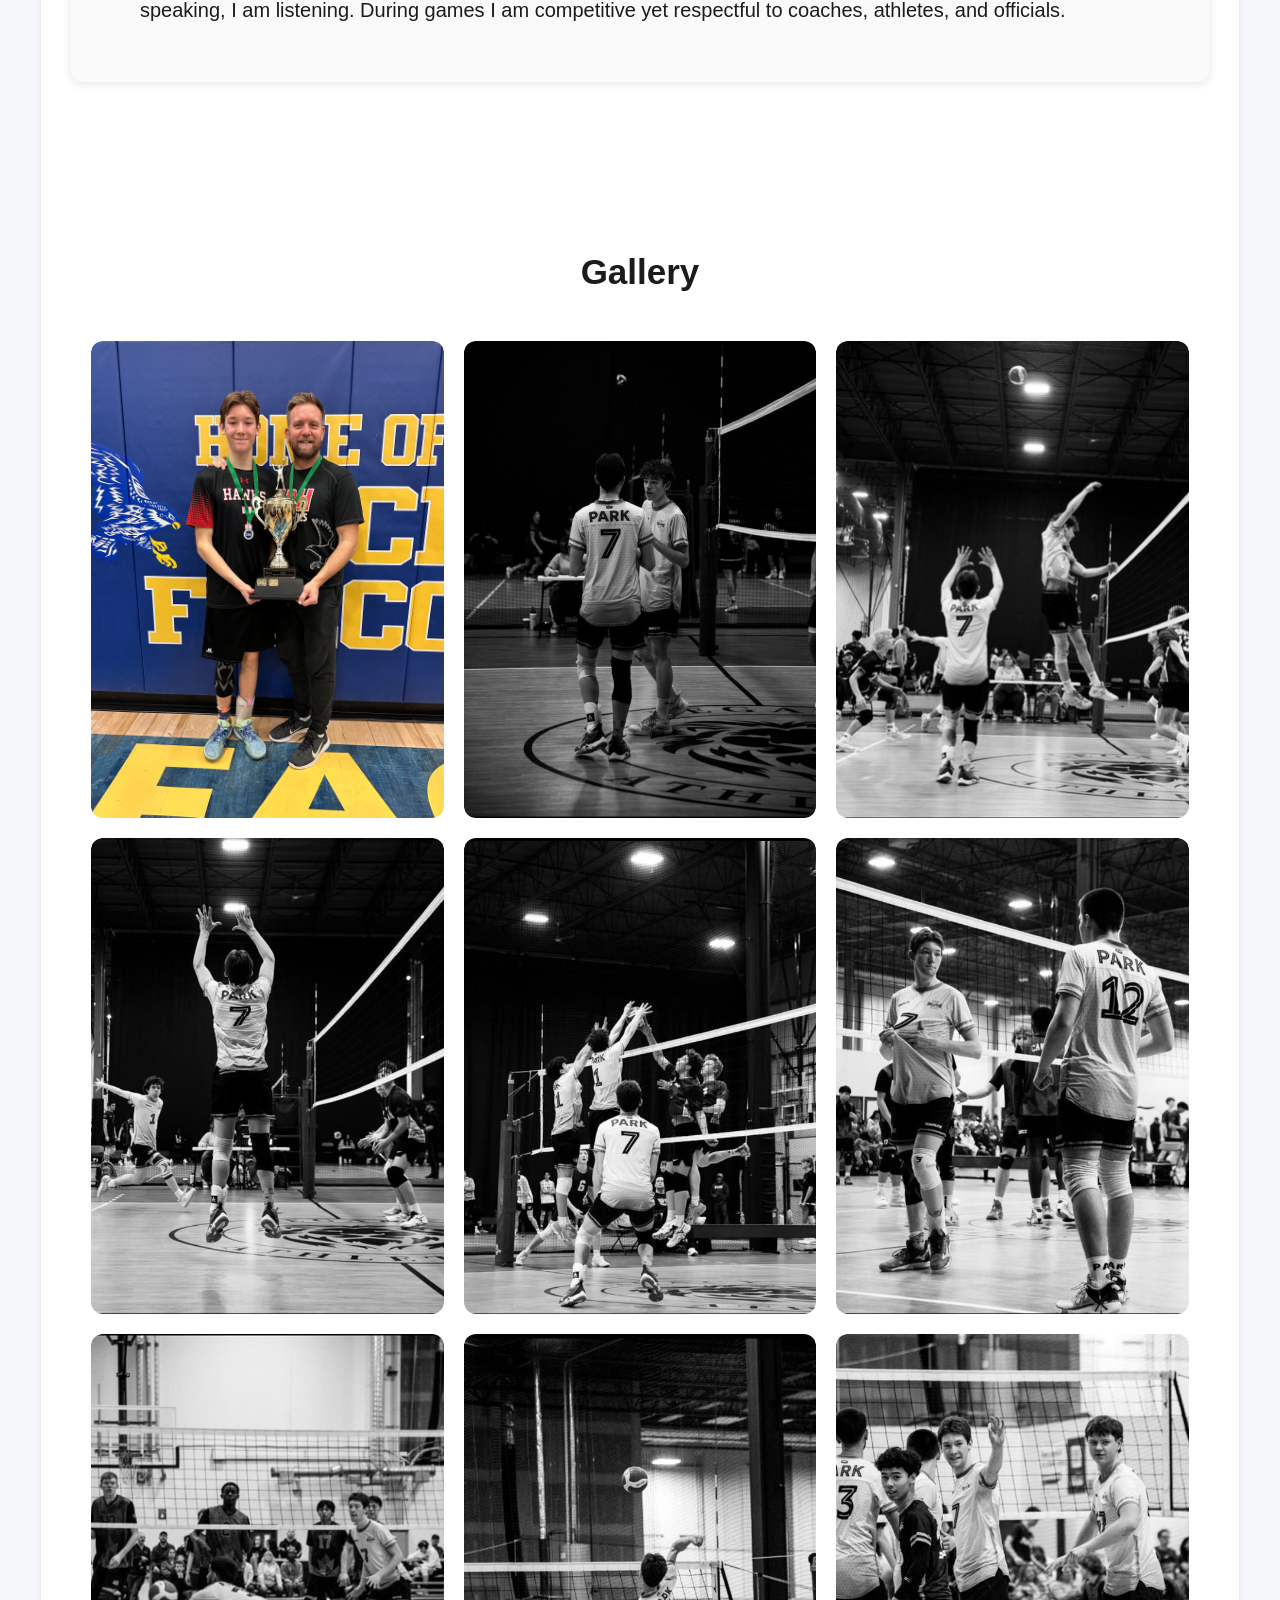
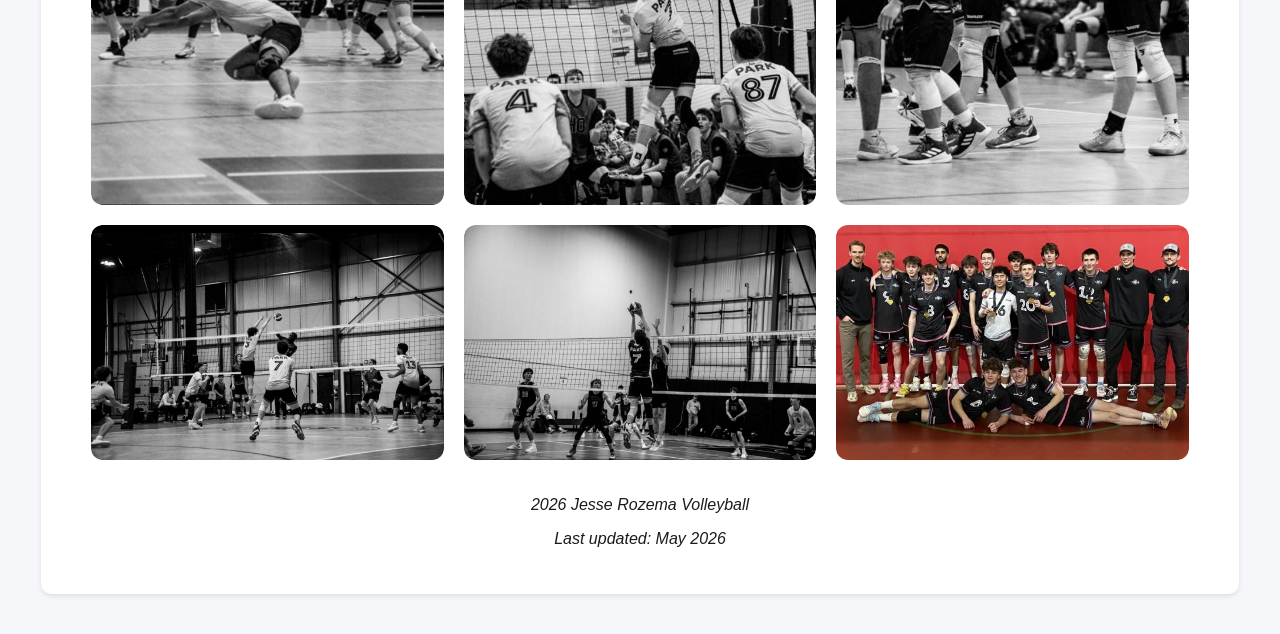
==== commit 9b5a4d0b: "Add files via upload" ====
--- a/index.html
+++ b/index.html
@@ -13,6 +13,8 @@
 <meta name="author" content="Jesse Rozema">
 
 <link rel="stylesheet" href="style.css">
+
+<link rel="icon" type="image/png" href="volleyball.png">
 
 </head>
 
@@ -33,8 +35,17 @@
 </div>
 
 
+<nav class="navbar">
+    <a href="highlights">Highlights</a>
+    <a href="contact">Contact Info</a>
+    <a href="stats">Stats</a>
+    <a href="info">Highlights</a>
+    <a href="info">Achievements</a>
+</nav>
+
+
 <div class="hero_image">
-    <img src="Profile.png" alt="Hero Image">
+    <img src="Hero.png" alt="Hero Image">
 </div>
 
 
@@ -162,8 +173,8 @@
 
         <div class="achievement_card">
             <h3>2022-23</h3>
-            <p>4th place finish in Volleyball Alberta Premiers 1</p>
-            <p>5th place finish in Volleyball Alberta Premiers 2</p>
+            <p>4th place in Volleyball Alberta Premiers 1</p>
+            <p>5th place in Volleyball Alberta Premiers 2</p>
             <p>Bronze medal at U13 Volleyball Alberta Provincials</p>
         </div>
 
@@ -187,9 +198,10 @@
             <h3>2025-26</h3>
             <p>Invited to Team Alberta Training Camp in 2026</p>
             <p>Bronze medal in grade 10 school season</p>
-            <p>5th place finish at U16 Volleyball Alberta Premier 1</p>
-            <p>7th place finish at U16 Volleyball Alberta Premier 2</p>
-            <p>6th place finish at U16 Volleyball Alberta Premier 3</p>
+            <p>5th place at U16 Volleyball Alberta Premier 1</p>
+            <p>7th place at U16 Volleyball Alberta Premier 2</p>
+            <p>6th place at U16 Volleyball Alberta Premier 3</p>
+            <p>6th place at 16U Volleyball Alberta Provincials</p>
             <p>Invited to Brock Daviduk's Fall Setter Academy</p>
         </div>
     </div>
--- a/style.css
+++ b/style.css
@@ -9,11 +9,27 @@
     color: #1b1b1b;
 }
 
+#body {
+    animation: fadeUp 1s ease;
+}
+
+@keyframes fadeUp {
+    from {
+        opacity: 0;
+        transform: translateY(30px);
+    }
+
+    to {
+        opacity: 1;
+        transform: translateY(0);
+    }
+}
+
 #body h2 {
     font-size: 35px;
     font-weight: bold;
     text-align: center;
-    margin-top: 10%;
+    margin-top: 15%;
 }
 
 .body_background {
@@ -26,6 +42,32 @@
     padding: 30px;
 }
 
+@media (max-width: 768px) {
+
+    #title{
+        font-size: 36px;
+    }
+
+    #body h2{
+        font-size: 28px;
+    }
+
+    #body p{
+        font-size: 18px
+    }
+
+    #body a {
+        font-size: 18px;
+    }
+
+    .hero_grid,
+    .contact_grid,
+    .achievements_grid,
+    .total_Stats {
+        grid-template-columns: 1 fr;
+    }
+}
+
 /*home page*/
 
 #title{ 
@@ -42,13 +84,14 @@
 }
 
 .hero_image img {
-    padding-top: 50px;
-    width: auto;
+    margin-top: 50px;
+    max-width: 300px;
+    width: 100%;
     height: auto;
 }
 
 .info_section {
-    background-color: #ffffff;
+    background-color: #fafafa;
     border-radius: 10px;
     box-shadow: 0 2px 10px rgba(0, 0, 0, 0.1);
     padding: 1px;
@@ -66,8 +109,8 @@
     display: grid;
     gap: 50px;
     margin: 30px auto;
-    grid-template-columns: repeat(auto-fill, minmax(200px, 1fr));
-    max-width: 900px;
+    grid-template-columns: repeat(auto-fill, minmax(180px, 1fr));
+    max-width: 800px;
 }
 
 .stat_card {
@@ -99,6 +142,11 @@
     box-shadow: 0px 8px 20px rgba(0, 0, 0, 0.2);
 }
 
+.info_section {
+    animation: fadeUp 1s ease;
+}
+
+
 /*home page*/
 
 
@@ -106,7 +154,7 @@
 /*Gameplay*/
 
 .gameplay_section {
-    background-color: #ffffff;
+    background-color: #fafafa;
     border-radius: 10px;
     padding: 20px;
     box-shadow: 0 2px 10px rgba(0, 0, 0, 0.1);
@@ -181,12 +229,13 @@
     box-shadow: 0px 8px 20px rgba(0, 0, 0, 0.2);
 }
 
+
 /*Gameplay*/
 
 /*Contact*/
 
 .contact_section {
-    background-color: #ffffff;
+    background-color: #fafafa;
     border-radius: 10px;
     padding: 1px;
     box-shadow: 0 2px 10px rgba(0, 0, 0, 0.1);
@@ -240,12 +289,17 @@
     box-shadow: 0px 8px 20px rgba(0, 0, 0, 0.2);
 }
 
+.contact_section {
+    animation: fadeUp 1s ease;
+}
+
+
 /*Contact*/
 
 /*Stats*/
 
 .stats_section {
-    background-color: #ffffff;
+    background-color: #fafafa;
     border-radius: 10px;
     padding: 20px;
     box-shadow: 0 2px 10px rgba(0, 0, 0, 0.1);
@@ -288,12 +342,13 @@
     box-shadow: 0px 8px 20px rgba(0, 0, 0, 0.2);
 }
 
+
 /*Stats*/
 
 /*Achievements*/
 
 .achievements_section {
-    background-color: #ffffff;
+    background-color: #fafafa;
     border-radius: 10px;
     padding: 20px;
     box-shadow: 0 2px 10px rgba(0, 0, 0, 0.1);
@@ -336,13 +391,14 @@
     box-shadow: 0px 8px 20px rgba(0, 0, 0, 0.2);
 }
 
+
 /*Achievements*/
 
 
 /*What I Bring to the Team*/
 
 .strengths_section {
-    background-color: #ffffff;
+    background-color: #fafafa;
     border-radius: 10px;
     padding: 20px;
     box-shadow: 0 2px 10px rgba(0, 0, 0, 0.1);
@@ -358,13 +414,14 @@
     max-width: 500px;
 }
 
+
 /*What I Bring to the Team*/
 
 
 /*Academics*/
 
 .academics_section {
-    background-color: #ffffff;
+    background-color: #fafafa;
     border-radius: 10px;
     padding: 20px;
     box-shadow: 0 2px 10px rgba(0, 0, 0, 0.1);
@@ -378,13 +435,16 @@
     font-size: 20px;
 
 }
+
+
+
 /*Academics*/
 
 
 /*About Me*/
 
 .About_me_section {
-    background-color: #ffffff;
+    background-color: #fafafa;
     border-radius: 10px;
     padding: 20px;
     box-shadow: 0 2px 10px rgba(0, 0, 0, 0.1);
@@ -415,6 +475,7 @@
     list-style-type: none ;
     max-width: 500px;
 }
+
 
 /*About Me*/
 
@@ -446,4 +507,4 @@
 .grid-item:hover {
     transform: scale(1.05);
     box-shadow: 0px 8px 20px rgba(0, 0, 0, 0.2);
-}+}
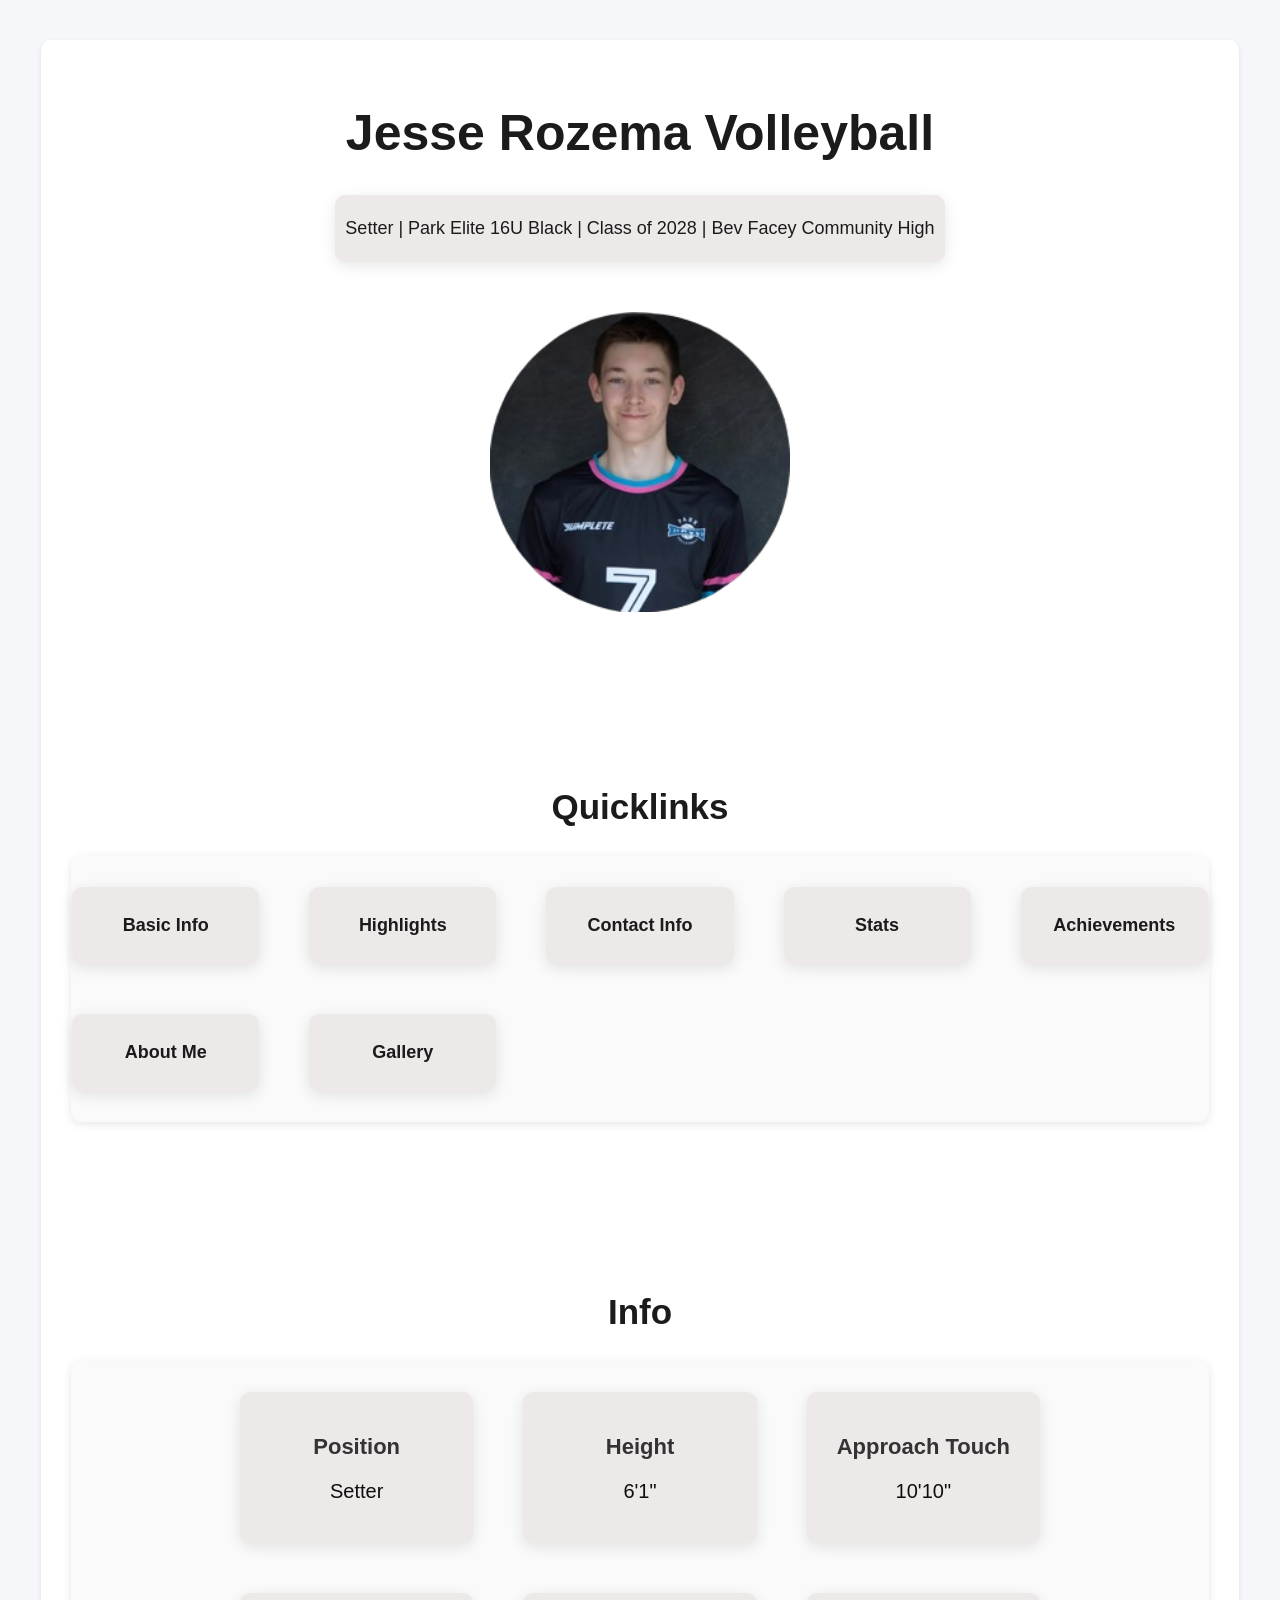
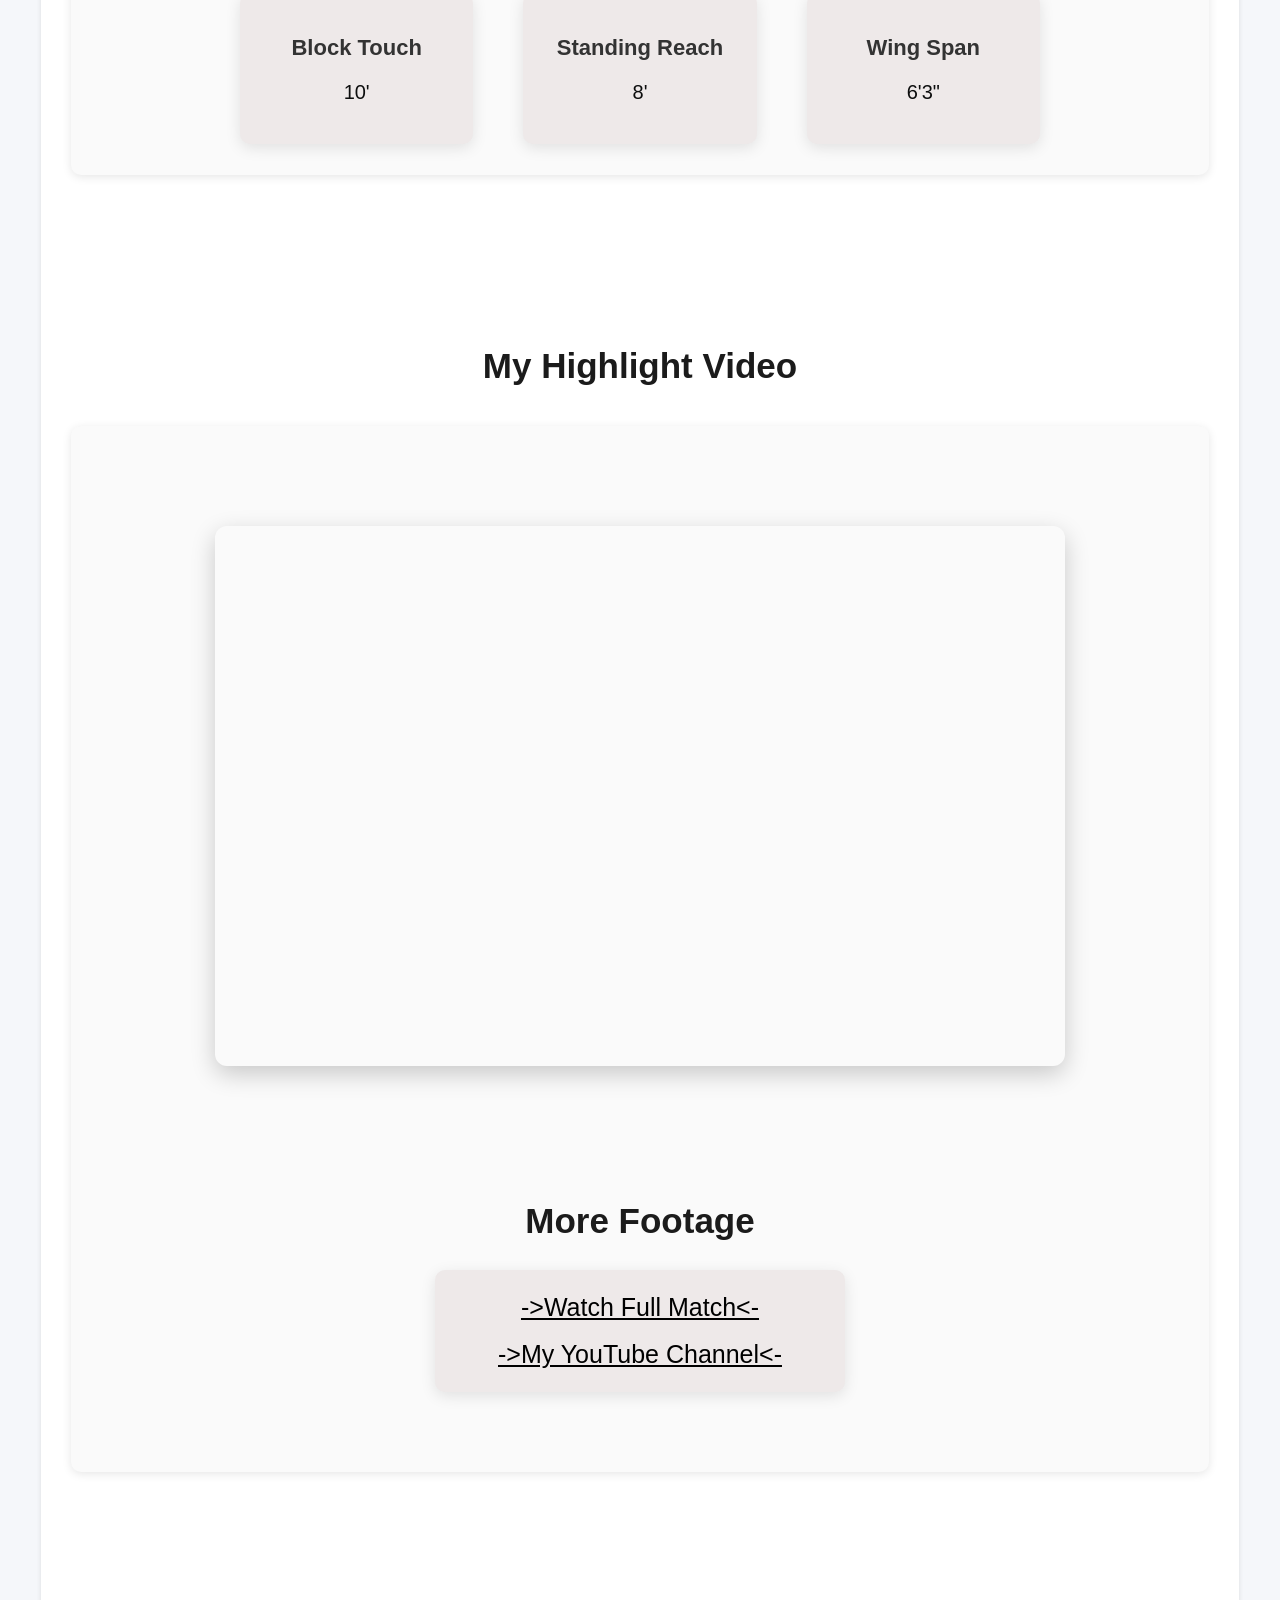
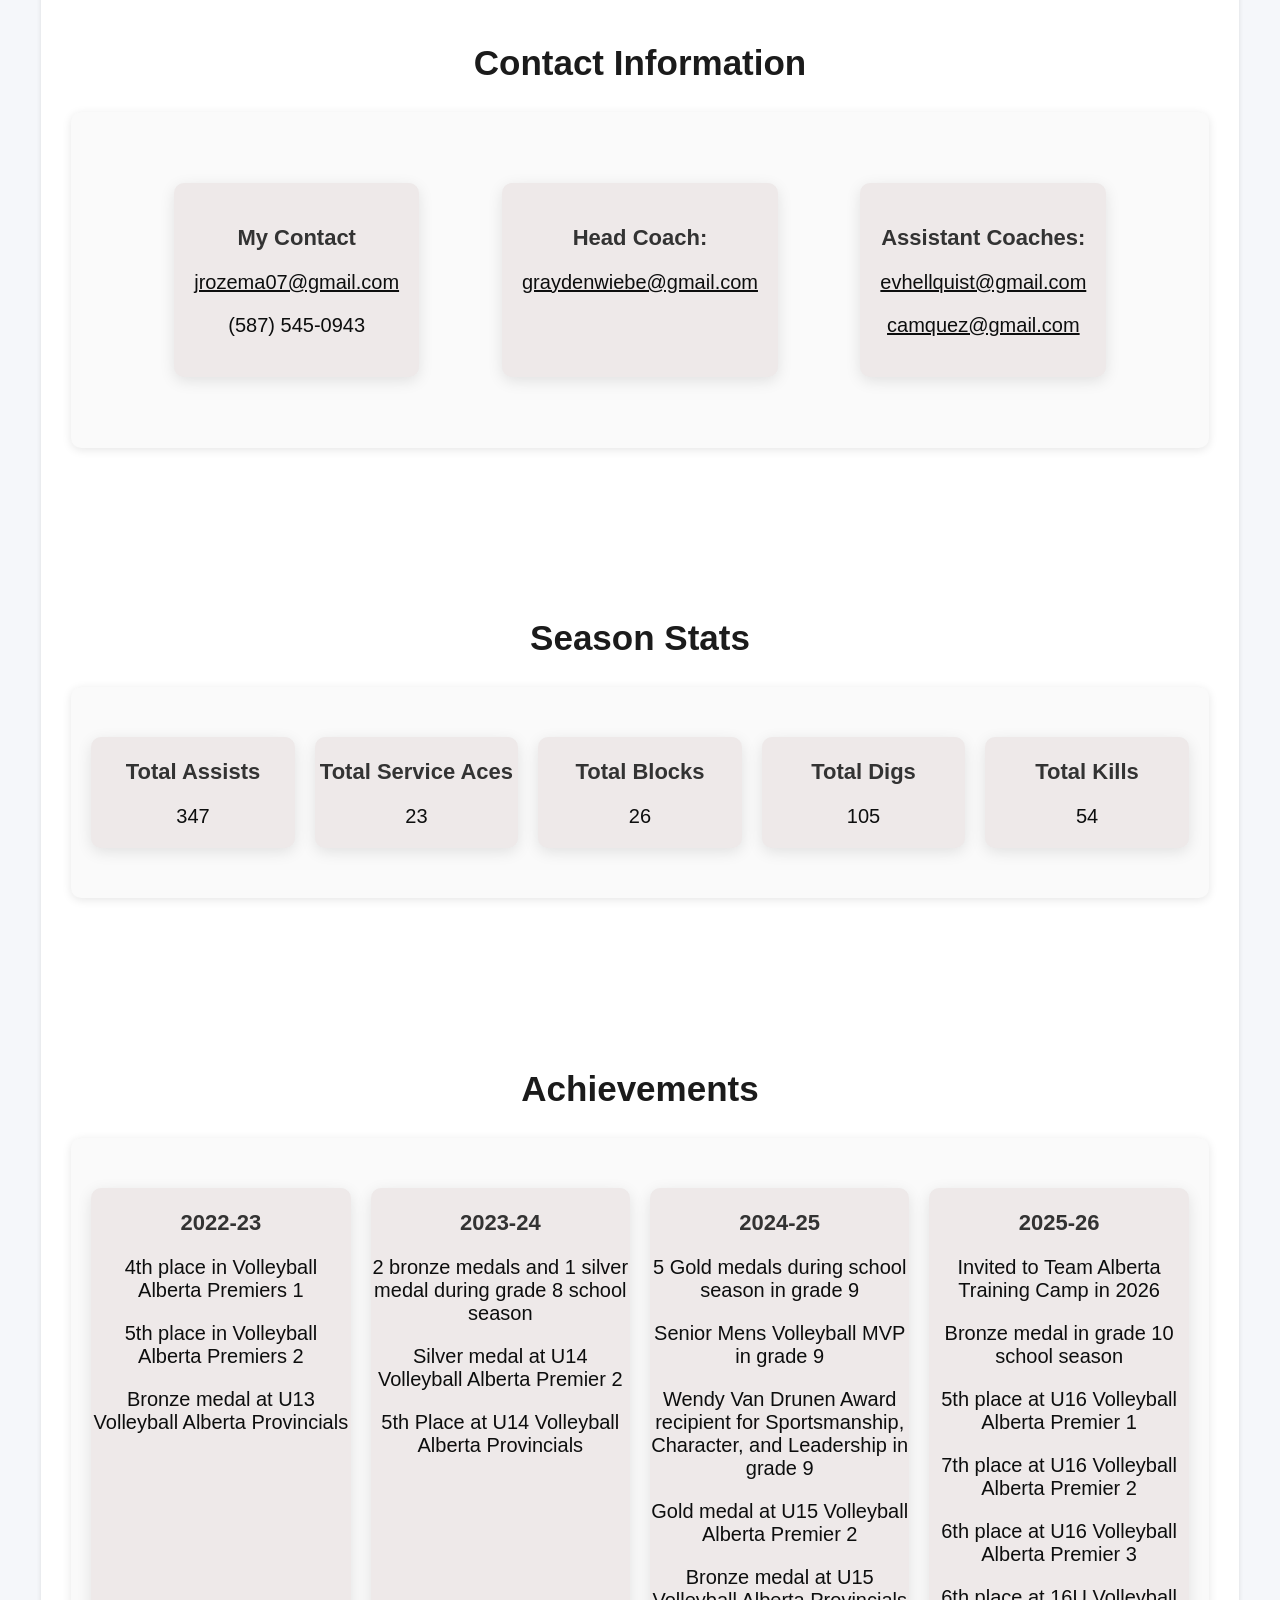
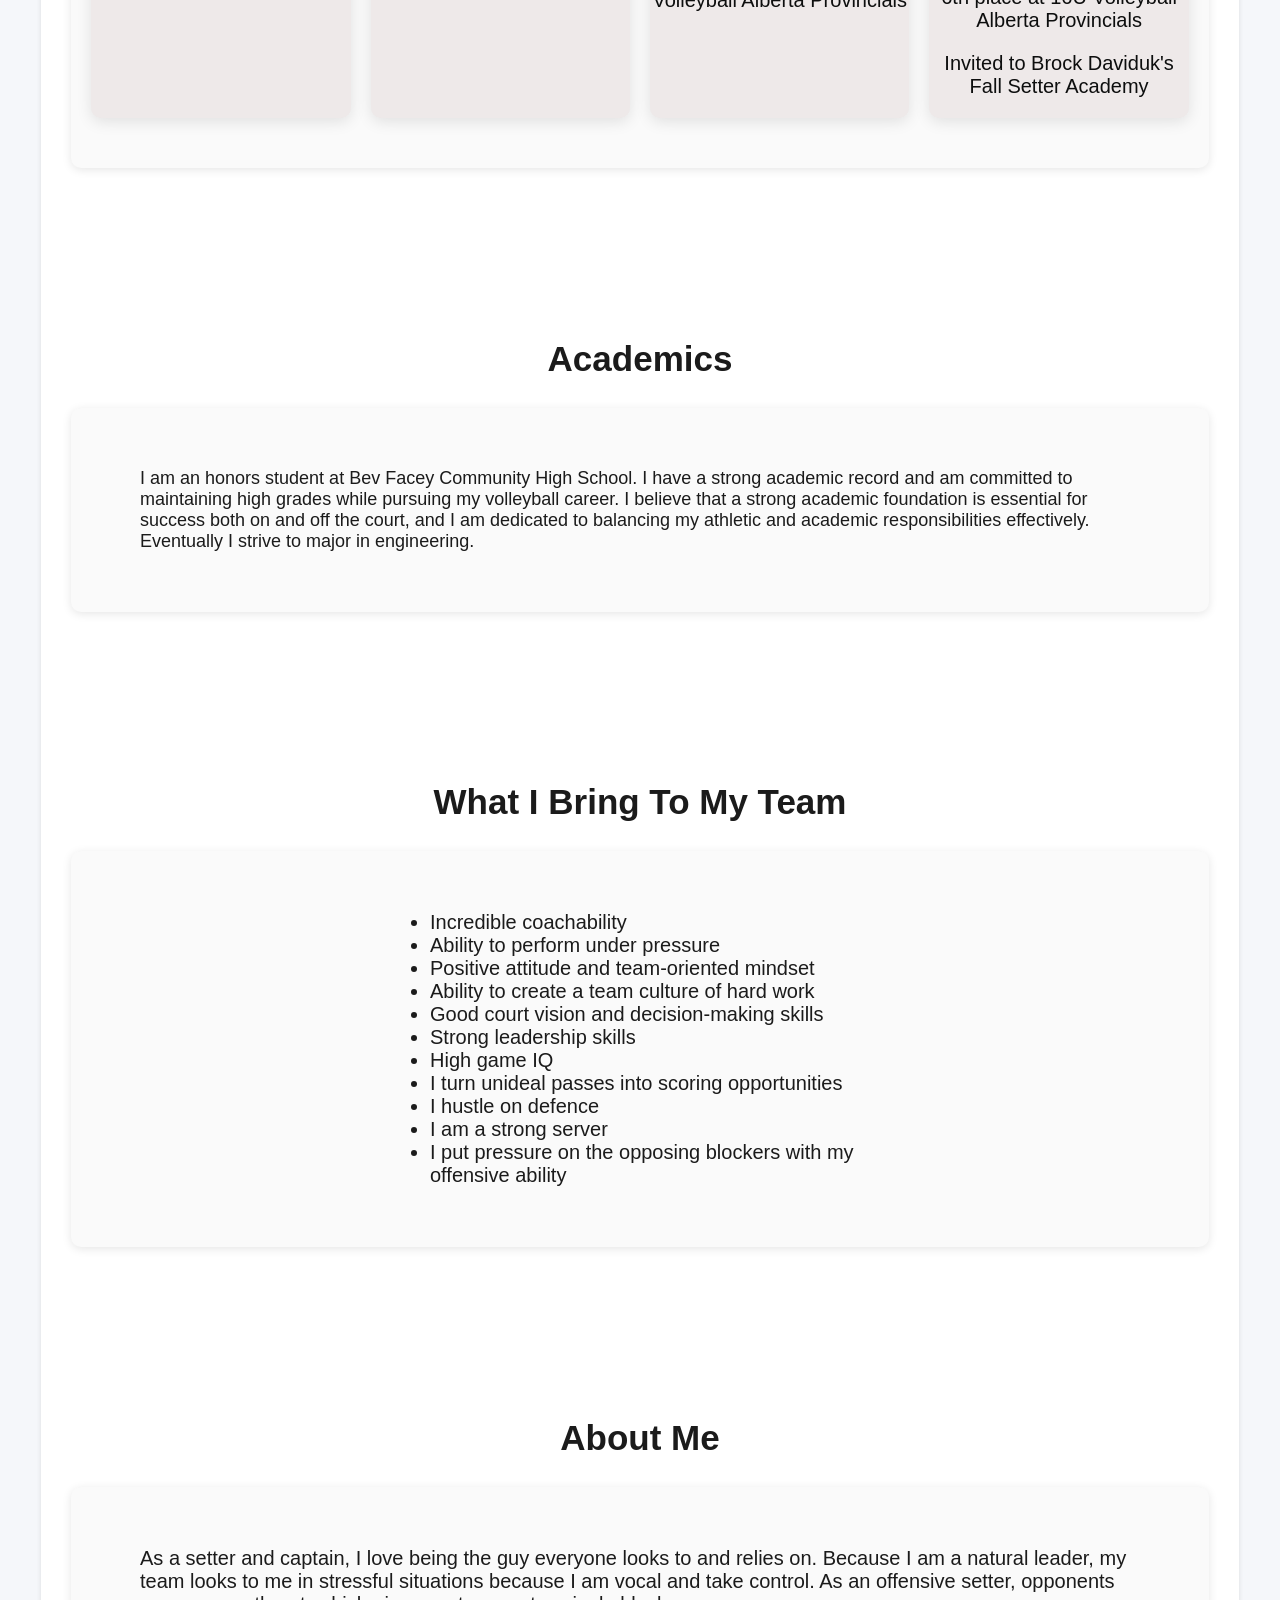
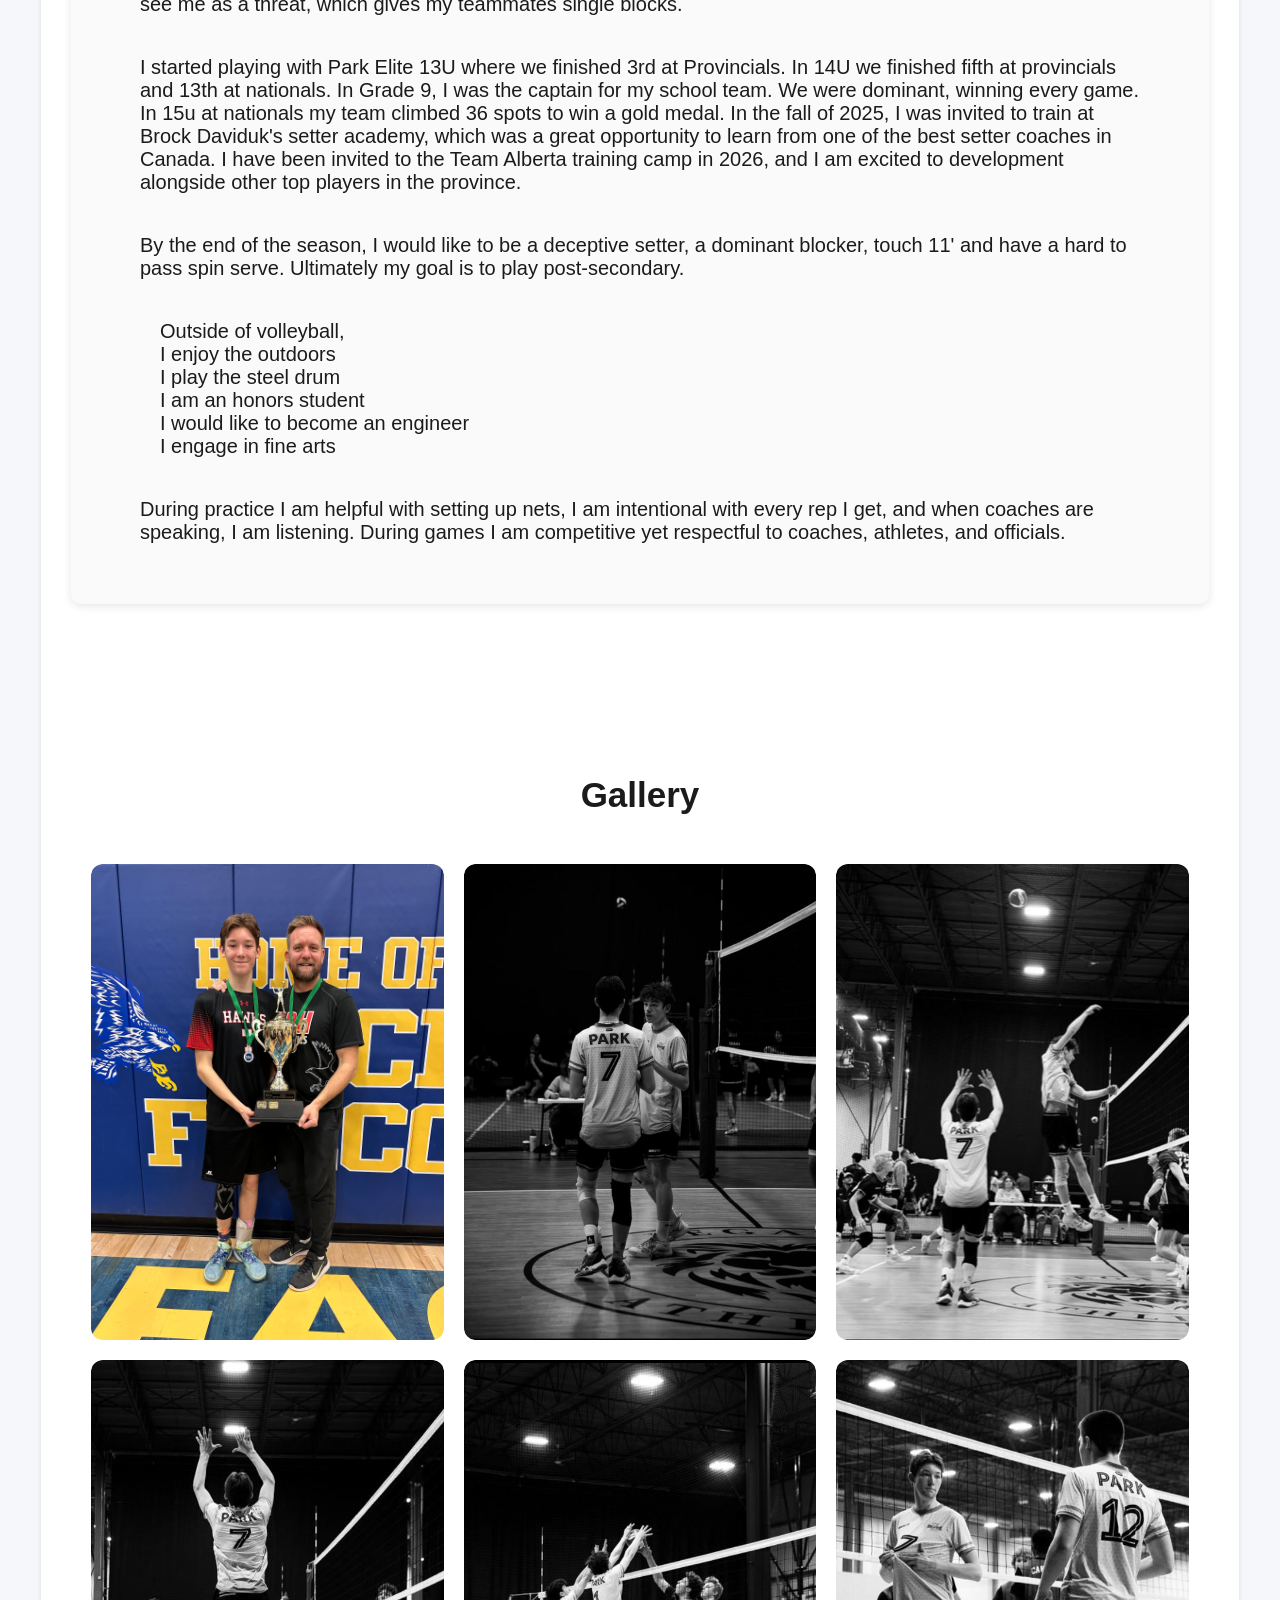
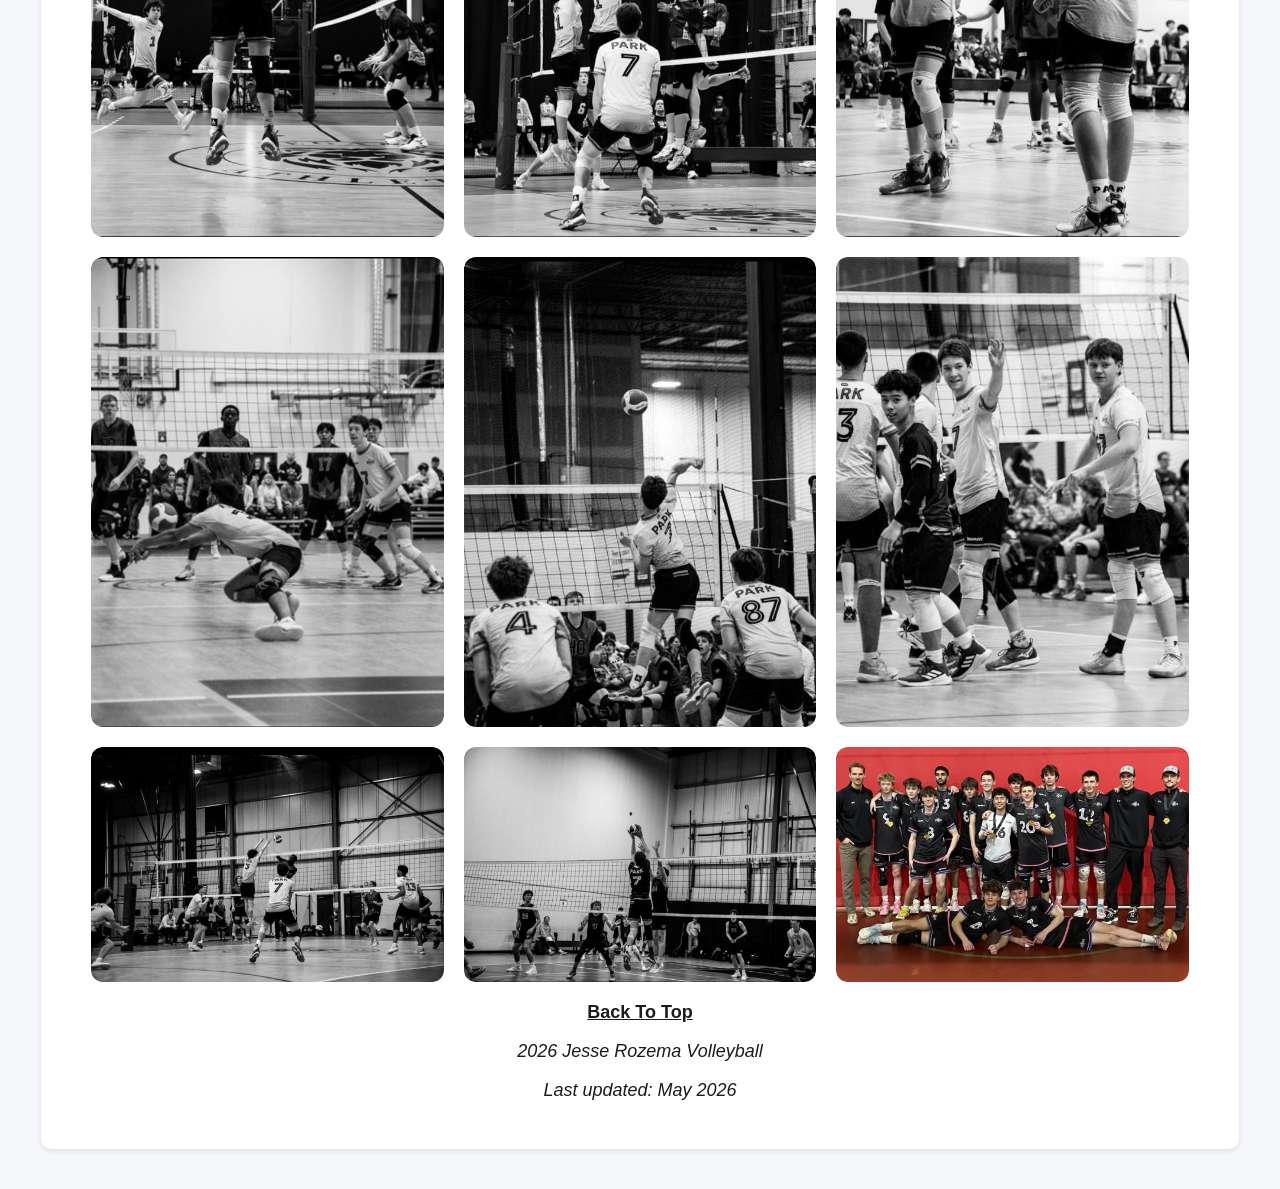
==== commit d1e5014c: "Add files via upload" ====
--- a/index.html
+++ b/index.html
@@ -35,21 +35,64 @@
 </div>
 
 
-<nav class="navbar">
-    <a href="highlights">Highlights</a>
-    <a href="contact">Contact Info</a>
-    <a href="stats">Stats</a>
-    <a href="info">Highlights</a>
-    <a href="info">Achievements</a>
-</nav>
-
 
 <div class="hero_image">
     <img src="Hero.png" alt="Hero Image">
 </div>
 
 
-<div class="info"><h2>Info</h2></div>
+<h2 id="quicklinks">Quicklinks</h2>
+
+<div class="navbar_section">
+    <nav class="navbar">
+
+        <a href="#basic_info">
+            <div class="nav_card">
+                <p>Basic Info</p>
+            </div>
+        </a>
+
+         <a href="#highlights">
+            <div class="nav_card"> 
+                <p>Highlights</p>
+            </div>
+        </a>
+
+        <a href="#contact">   
+            <div class="nav_card">
+                <p>Contact Info</p>
+            </div>
+        </a>
+
+        <a href="#stats">
+            <div class="nav_card">
+                <p>Stats</p>
+            </div>
+        </a>
+
+        <a href="#achievements">
+            <div class="nav_card">
+                <p>Achievements</p>
+            </div>
+        </a>
+
+        <a href="#about_me">
+            <div class="nav_card">
+                <p>About Me</p>
+            </div>
+        </a>
+
+        <a href="#gallery">
+            <div class="nav_card">
+                <p>Gallery</p>
+            </div>
+        </a>
+    </nav>
+</div>
+
+<h1 id="basic_info"></h1>
+
+<div><h2>Info</h2></div>
 <div class="info_section">
     <div class="hero_grid">
         <div class="stat_card">
@@ -84,6 +127,8 @@
     </div>
 </div>
 
+
+<h1 id="highlights"></h1>
 
 <h2>My Highlight Video</h2>
 <div class="gameplay_section">
@@ -108,6 +153,8 @@
 </div>
 
 
+<h1 id="contact"></h1>
+
 <h2>Contact Information</h2>
 
 <div class="contact_section">
@@ -131,6 +178,9 @@
     </div>
 </div>
 
+
+<h1 id="stats"></h1>
+
 <h2>Season Stats</h2>
 
 <div class="stats_section">
@@ -164,6 +214,7 @@
 </div>
 
 
+<h1 id="achievements"></h1>
 
 <h2>Achievements</h2>
 
@@ -207,6 +258,20 @@
     </div>
 </div>
 
+
+<h1 id="about_me"></h1>
+
+<h2>Academics</h2>
+<div class="academics_section">
+    <div class="academics">
+    
+        <p> I am an honors student at Bev Facey Community High School. 
+        I have a strong academic record and am committed to maintaining high grades while pursuing my volleyball career. 
+        I believe that a strong academic foundation is essential for success both on and off the court, 
+        and I am dedicated to balancing my athletic and academic responsibilities effectively.
+        Eventually I strive to major in engineering.</p>
+    </div>
+</div>
 
 
 <h2>What I Bring To My Team</h2>
@@ -229,19 +294,6 @@
 </div>
 
 
-<h2>Academics</h2>
-<div class="academics_section">
-    <div class="academics">
-    
-        <p> I am an honors student at Bev Facey Community High School. 
-        I have a strong academic record and am committed to maintaining high grades while pursuing my volleyball career. 
-        I believe that a strong academic foundation is essential for success both on and off the court, 
-        and I am dedicated to balancing my athletic and academic responsibilities effectively.
-        Eventually I strive to major in engineering.</p>
-    </div>
-</div>
-
-
 <h2>About Me</h2>
 <div class="About_me_section">
     <div class="About_me">
@@ -284,8 +336,9 @@
 </div>
 
 
-
-<h2 id="gallery_head">Gallery</h2>
+<h1 id="gallery"></h1>
+
+<h2>Gallery</h2>
 
 <div class="gallery">
     <a class="grid-item">
@@ -330,6 +383,7 @@
 
 <div class="footer">
     <footer>
+    <a href="#title"><b>Back To Top</b></a>
     <p><i>2026 Jesse Rozema Volleyball</i></p>
     <p><i>Last updated: May 2026</i></p>
     </footer>
--- a/style.css
+++ b/style.css
@@ -81,6 +81,51 @@
     box-shadow: 0 4px 15px rgba(0, 0, 0, 0.1);
     margin: 0px auto;
     max-width: 600px;
+}
+
+#quicklinks {
+    margin-top: 0px;
+}
+
+.navbar_section {
+    background-color: #fafafa;
+    border-radius: 10px;
+    box-shadow: 0 2px 10px rgba(0, 0, 0, 0.1);
+    padding: 1px;
+    max-width: 1500px;
+    position: sticky;
+    top: 0;
+    z-index: 1000;
+    animation: fadeUp 1s ease;
+}
+
+.nav_card{
+    background-color: #eee9e9;
+    border-radius: 10px;
+    padding: 10px;
+    box-shadow: 0 4px 15px rgba(0, 0, 0, 0.1);
+    transition: transform 0.5s ease, box-shadow 0.4s ease;
+}
+
+.navbar {
+    display: grid;
+    gap: 50px;
+    margin: 30px auto;
+    grid-template-columns: repeat(auto-fill, minmax(150px, 1fr));
+    max-width: 1400px;
+}
+
+.navbar a {
+    color: #1b1b1b;
+    font-weight: bold;
+    text-decoration: none;
+    font-size: 20px;
+}
+
+.nav_card:hover {
+    color: cadetblue;    
+    transform: translateY(-5px);
+    box-shadow: 0px 8px 20px rgba(0, 0, 0, 0.2);
 }
 
 .hero_image img {
@@ -229,6 +274,10 @@
     box-shadow: 0px 8px 20px rgba(0, 0, 0, 0.2);
 }
 
+.footage_card a:hover {
+    color: cadetblue;
+}
+
 
 /*Gameplay*/
 
@@ -293,6 +342,10 @@
     animation: fadeUp 1s ease;
 }
 
+.contact_info a:hover {
+    color: cadetblue;
+}
+
 
 /*Contact*/
 
@@ -508,3 +561,16 @@
     transform: scale(1.05);
     box-shadow: 0px 8px 20px rgba(0, 0, 0, 0.2);
 }
+
+/*Footer*/
+
+.footer a, p{
+    font-size: 18px;
+    color:#1b1b1b
+}
+
+.footer a:hover {
+    color: cadetblue;
+}
+
+/*Footer*/
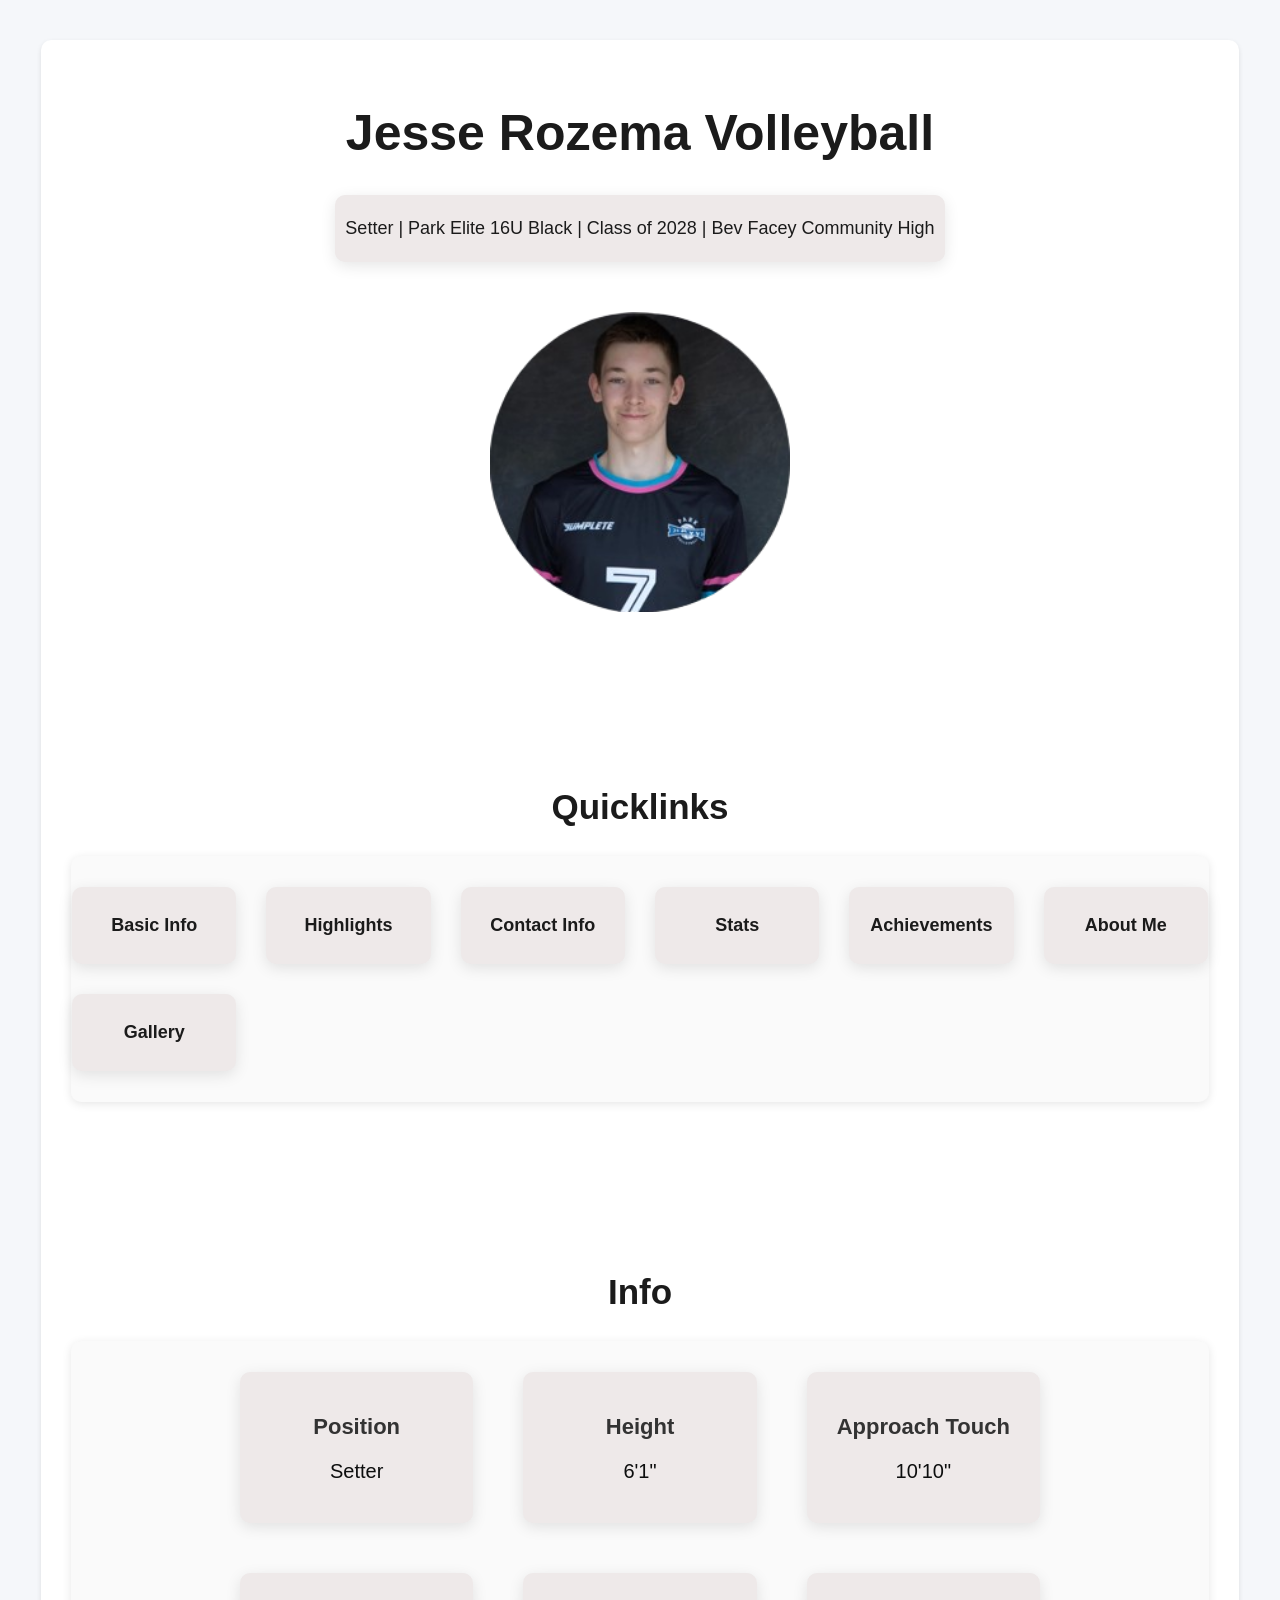
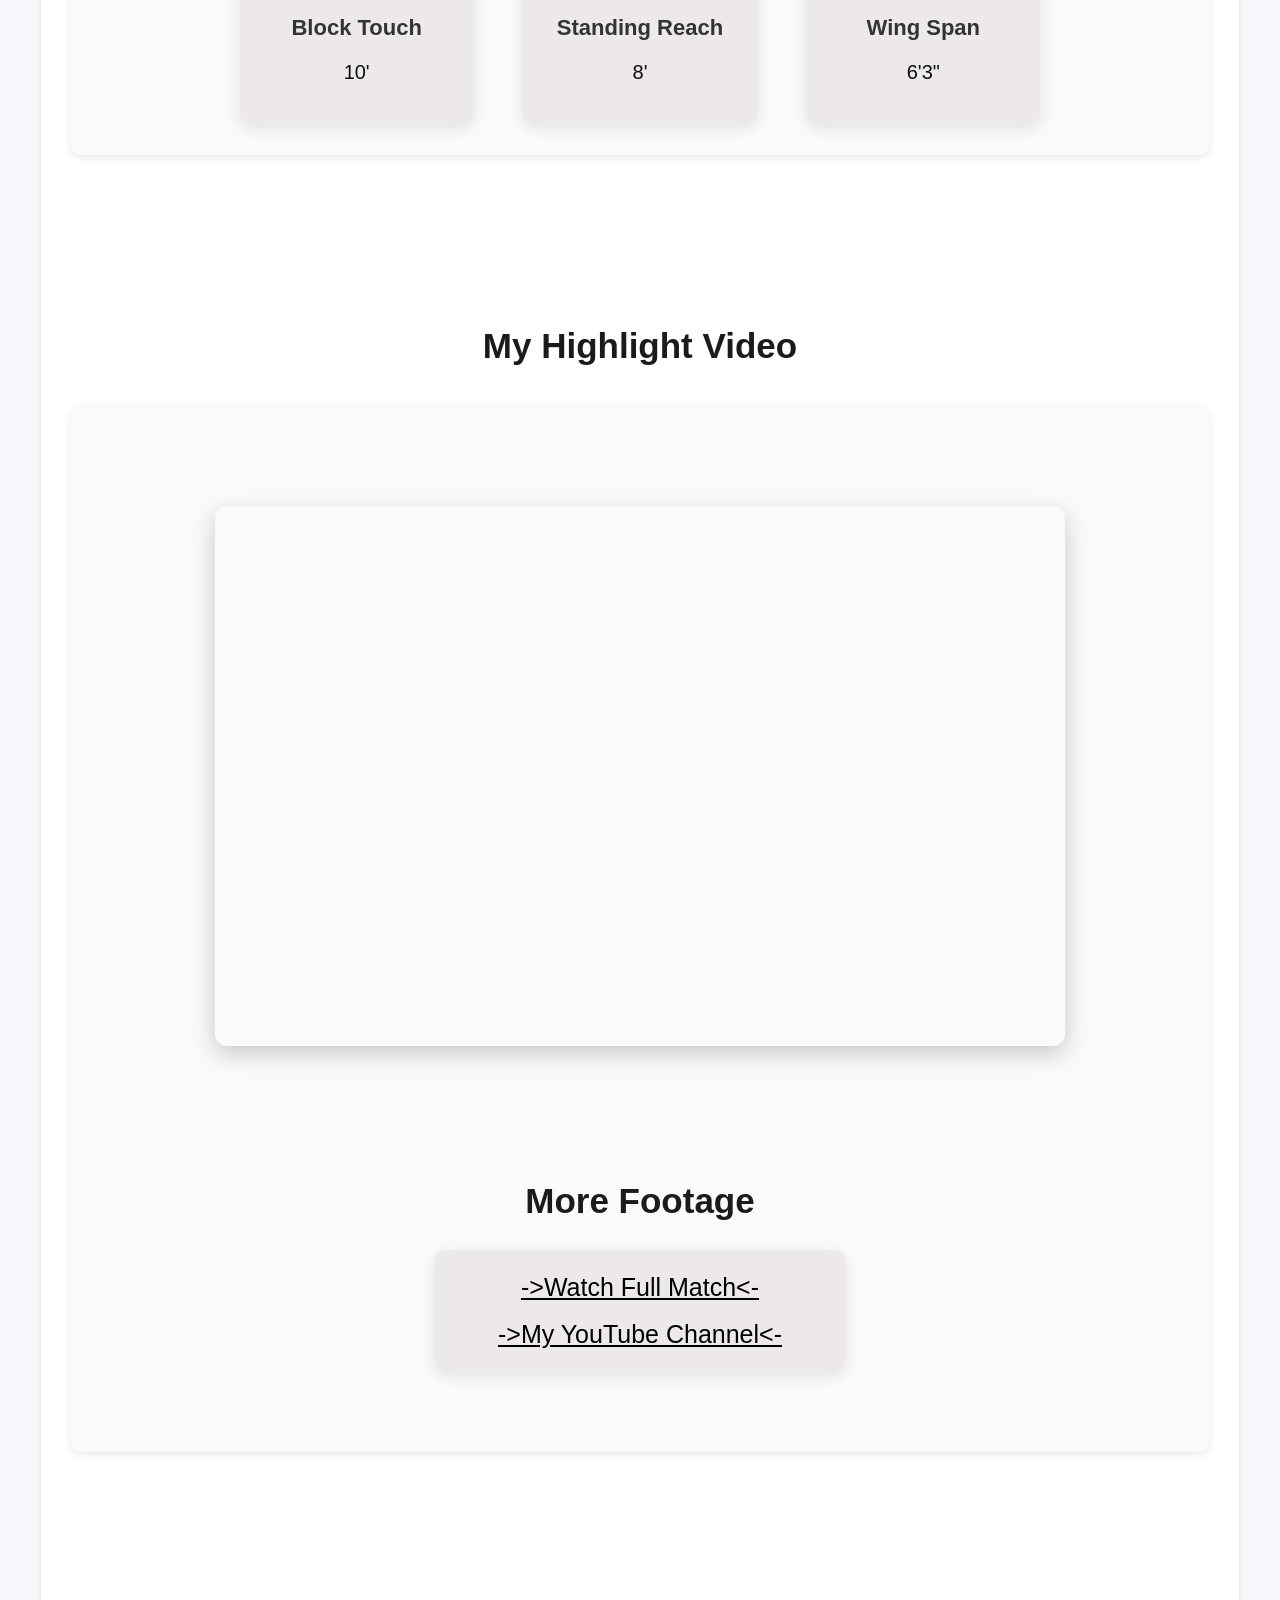
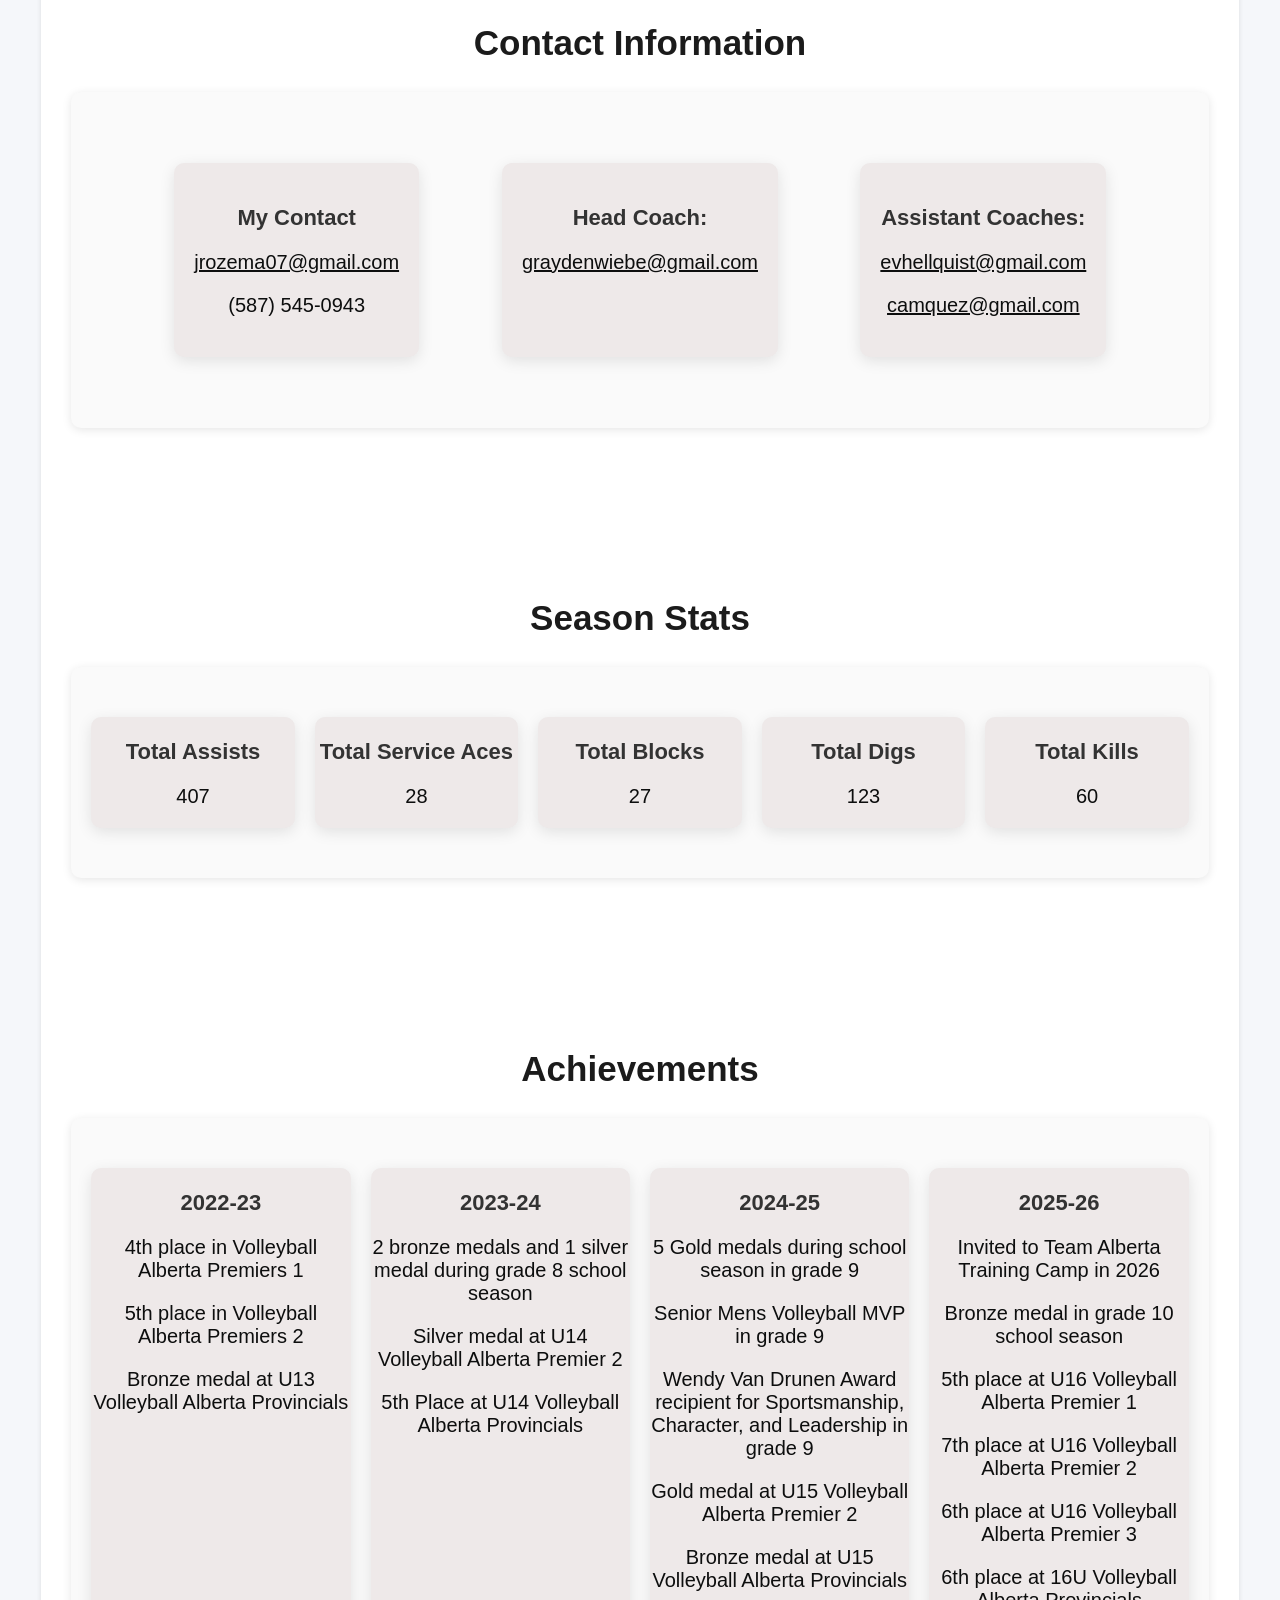
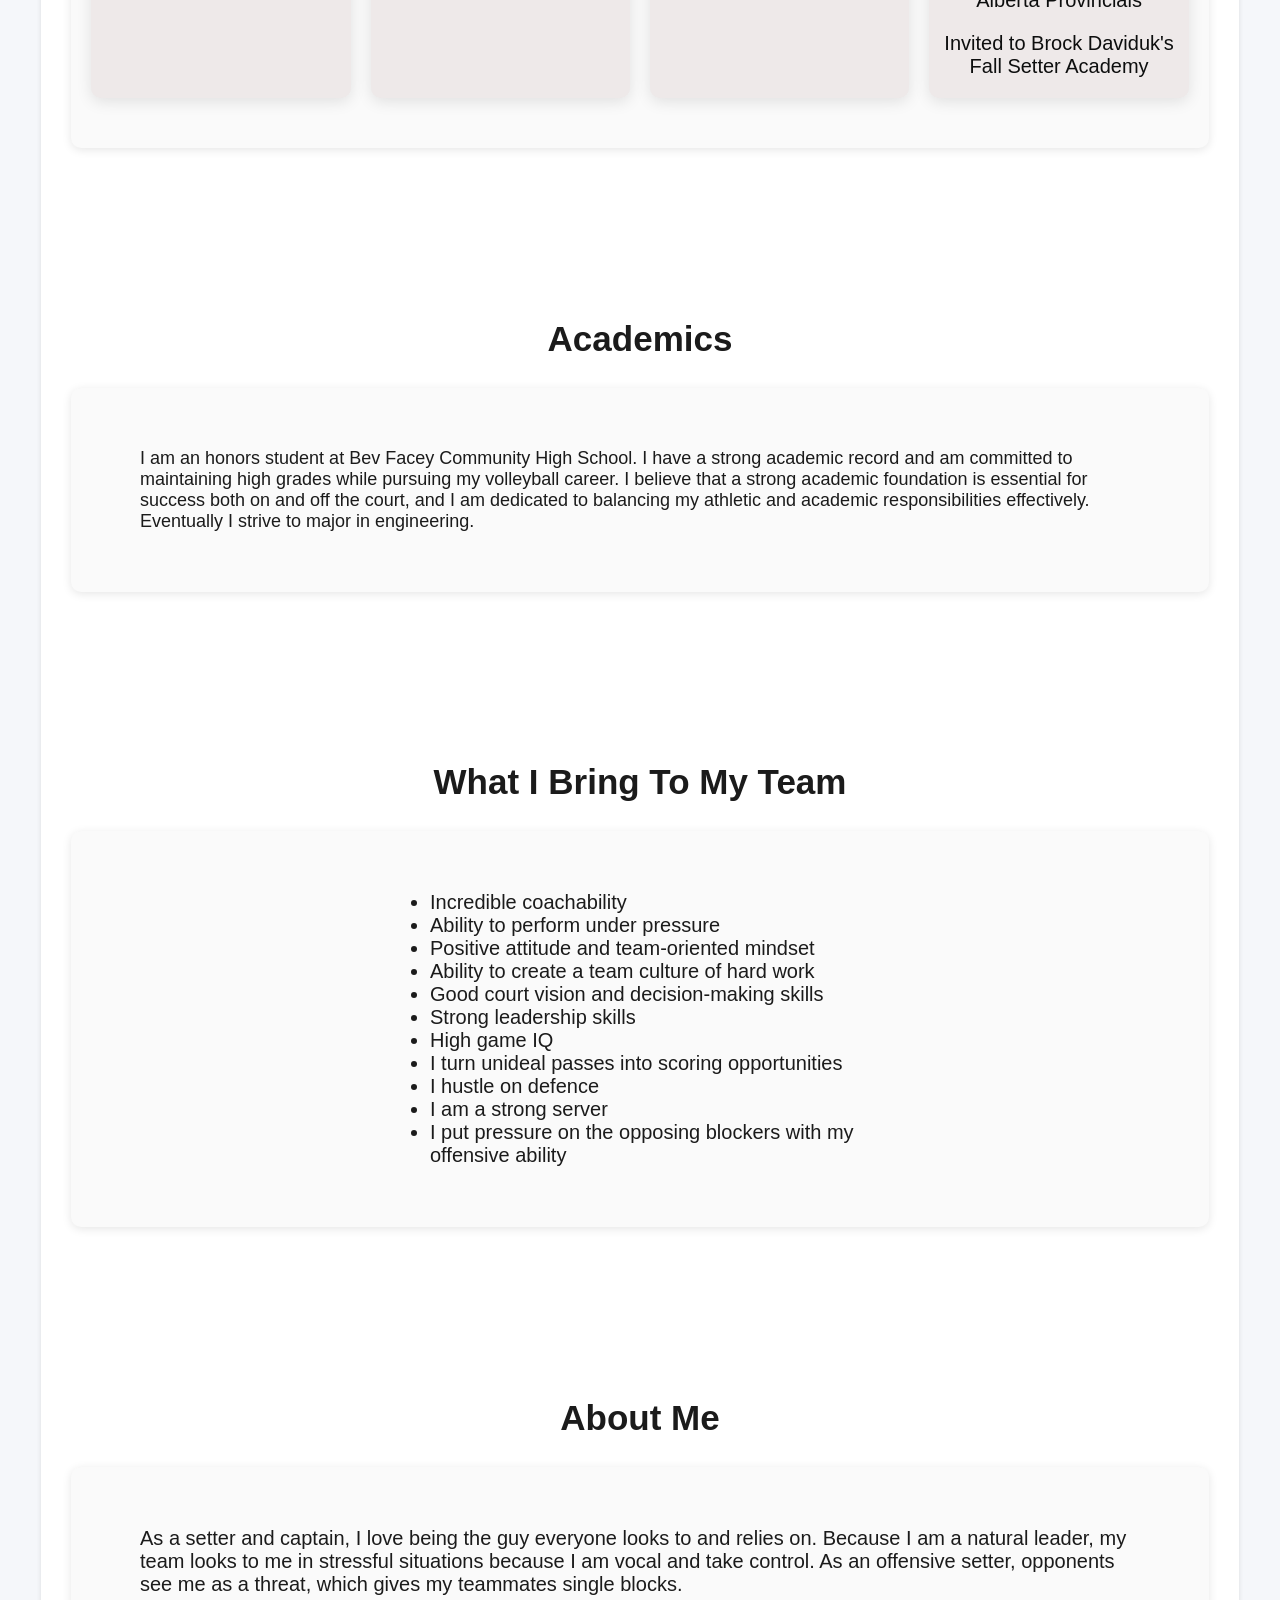
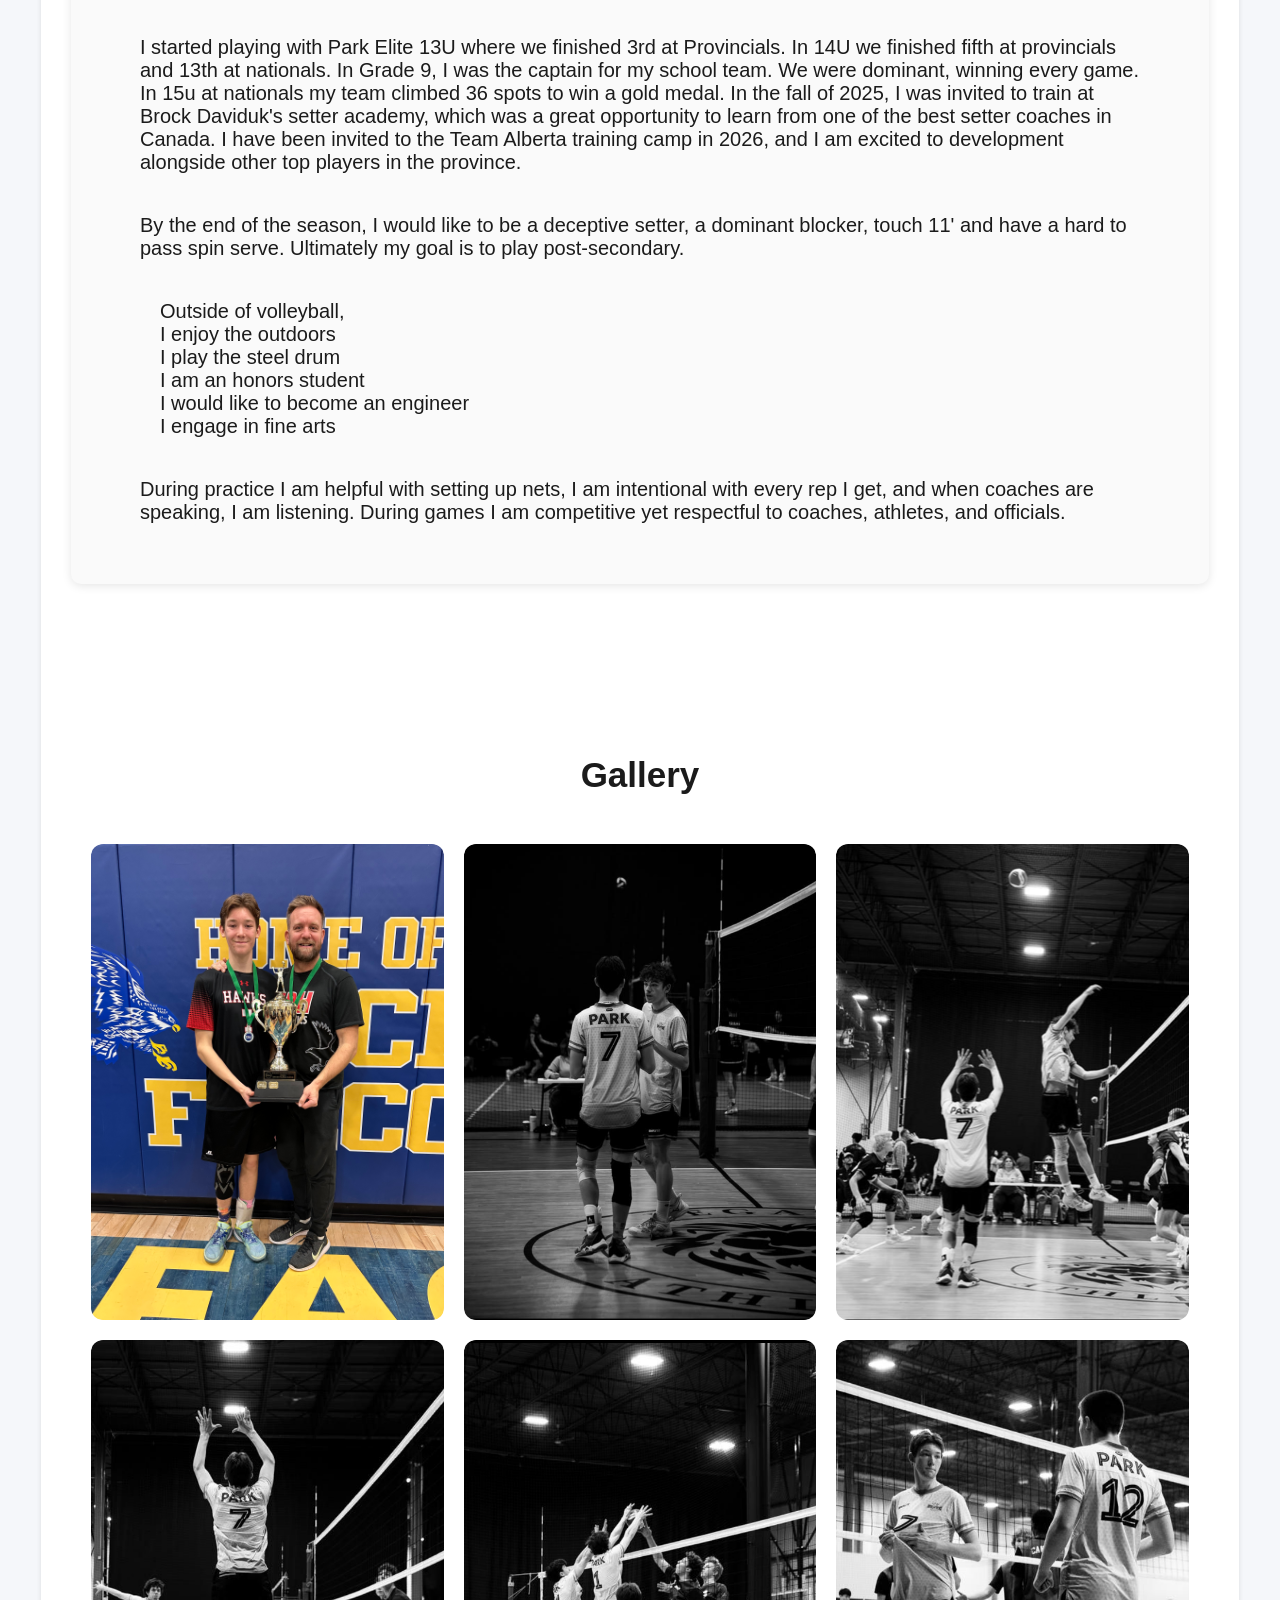
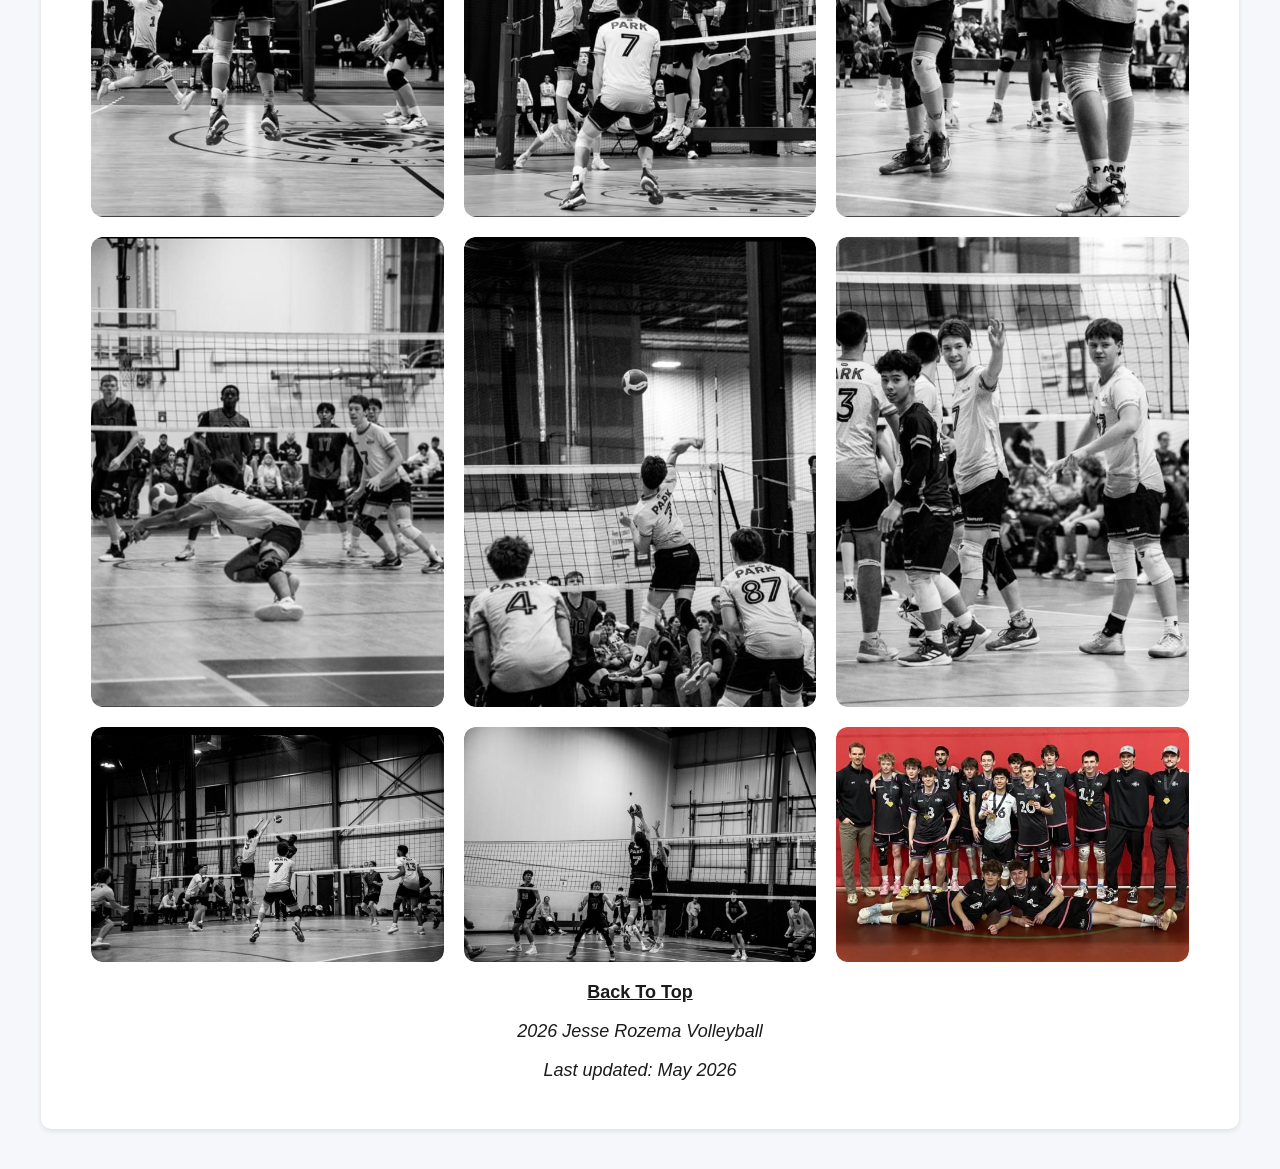
==== commit 221cc244: "Add files via upload" ====
--- a/index.html
+++ b/index.html
@@ -161,19 +161,19 @@
     <div class="contact_grid">
         <div class="contact_info">
             <h3>My Contact</h3>
-            <p id="email"><a href="https://mail.google.com/mail/u/0/?tab=rm&ogbl#inbox?compose=GTvVlcSGLBwhLCzFWvTLxbhdkjHlHmwFQkTXDkVHpmSrfwDZdplBXsCwFsgMZWfsRXLcxBXTBtbzn">jrozema07@gmail.com</a></p>
+            <p id="email"><a href="https://mail.google.com/mail/u/0/?tab=rm&ogbl#inbox?compose=DmwnWrRnZwFKDTnvFLMXvRnFRJWqSQrDvMtmPVnNtGgQhGGQXDQFVQTWjLbKwDqbsMXQcQlRkgpB" target="_blank">jrozema07@gmail.com</a></p>
             <p>(587) 545-0943</p>
         </div>
 
         <div class="contact_info">
             <h3>Head Coach:</h3> 
-            <p><a href="https://mail.google.com/mail/u/0/?tab=rm&ogbl#inbox?compose=GTvVlcSGLBwhLCzFWvTLxbhdkjHlHmwFQkTXDkVHpmSrfwDZdplBXsCwFsgMZWfsRXLcxBXTBtbzn">graydenwiebe@gmail.com</a></p>
+            <p><a href="https://mail.google.com/mail/u/0/?tab=rm&ogbl#inbox?compose=CllgCHrgmFrXDrlHzBfvnhmKpkMrXwdbJwzcjPGhDxzhjTKTgcNNgRVfKPNjvfXPKFHPTnZJPSq" target="_blank">graydenwiebe@gmail.com</a></p>
         </div>
 
         <div class="contact_info">
             <h3>Assistant Coaches:</h3> 
-            <p><a href="https://mail.google.com/mail/u/0/?tab=rm&ogbl#inbox?compose=GTvVlcSGLBwhLCzFWvTLxbhdkjHlHmwFQkTXDkVHpmSrfwDZdplBXsCwFsgMZWfsRXLcxBXTBtbzn">evhellquist@gmail.com</a></p>
-            <p><a href="https://mail.google.com/mail/u/0/?tab=rm&ogbl#inbox?compose=GTvVlcSGLBwhLCzFWvTLxbhdkjHlHmwFQkTXDkVHpmSrfwDZdplBXsCwFsgMZWfsRXLcxBXTBtbzn">camquez@gmail.com</a></p>
+            <p><a href="https://mail.google.com/mail/u/0/?tab=rm&ogbl#inbox?compose=CllgCJTHVwtJQjzTrsqXjwpsnfnckqMPmsCqqmFpQrsSJfFDswZfrVdchmQkjlJmXFHWMjWzMpg" target="_blank">evhellquist@gmail.com</a></p>
+            <p><a href="https://mail.google.com/mail/u/0/?tab=rm&ogbl#inbox?compose=CllgCHrgmQNWVzsvxKdcFWRdvmDqNqbMthwmprHKlVNkGSqTMqHvMtQgPkZDCdLTJDBDdWrVFDq" target="_blank">camquez@gmail.com</a></p>
         </div>
     </div>
 </div>
@@ -188,27 +188,27 @@
 
         <div class="table_card">
             <h3>Total Assists</h3>
-            <p>347</p>
+            <p>407</p>
         </div>
 
         <div class="table_card">
             <h3>Total Service Aces</h3>
-            <p>23</p>
+            <p>28</p>
         </div>
 
         <div class="table_card">
             <h3>Total Blocks</h3>
-            <p>26</p>
+            <p>27</p>
         </div>
 
         <div class="table_card">
             <h3>Total Digs</h3>
-            <p>105</p>
+            <p>123</p>
         </div>
 
         <div class="table_card">
             <h3>Total Kills</h3>
-            <p>54</p>
+            <p>60</p>
         </div>
     </div>
 </div>
--- a/style.css
+++ b/style.css
@@ -109,23 +109,26 @@
 
 .navbar {
     display: grid;
-    gap: 50px;
+    gap: 30px;
     margin: 30px auto;
-    grid-template-columns: repeat(auto-fill, minmax(150px, 1fr));
+    grid-template-columns: repeat(auto-fit, minmax(160px, 1fr));
     max-width: 1400px;
 }
 
-.navbar a {
+.navbar a{
     color: #1b1b1b;
     font-weight: bold;
     text-decoration: none;
     font-size: 20px;
 }
 
-.nav_card:hover {
-    color: cadetblue;    
+.nav_card:hover {  
     transform: translateY(-5px);
     box-shadow: 0px 8px 20px rgba(0, 0, 0, 0.2);
+}
+
+.nav_card:hover p {
+    color: cadetblue;  
 }
 
 .hero_image img {
@@ -133,6 +136,31 @@
     max-width: 300px;
     width: 100%;
     height: auto;
+}
+
+@media (max-width: 768) {
+    #quicklinks {
+        font-size: 28px;
+        margin-top: 20px;
+    }
+    .navbar_section {
+        padding: 10px;
+        border-radius: 0;
+        position: sticky;
+        top: 0;
+    }
+    .navbar {
+        grid-template-columns: repeat(2, 1fr);
+        gap: 12px;
+        margin: 10px auto;
+    }
+    .nav_card {
+        padding: 0;
+    }
+    .navbar a {
+        font-size: 16px;
+        margin-top: 0;
+    }
 }
 
 .info_section {
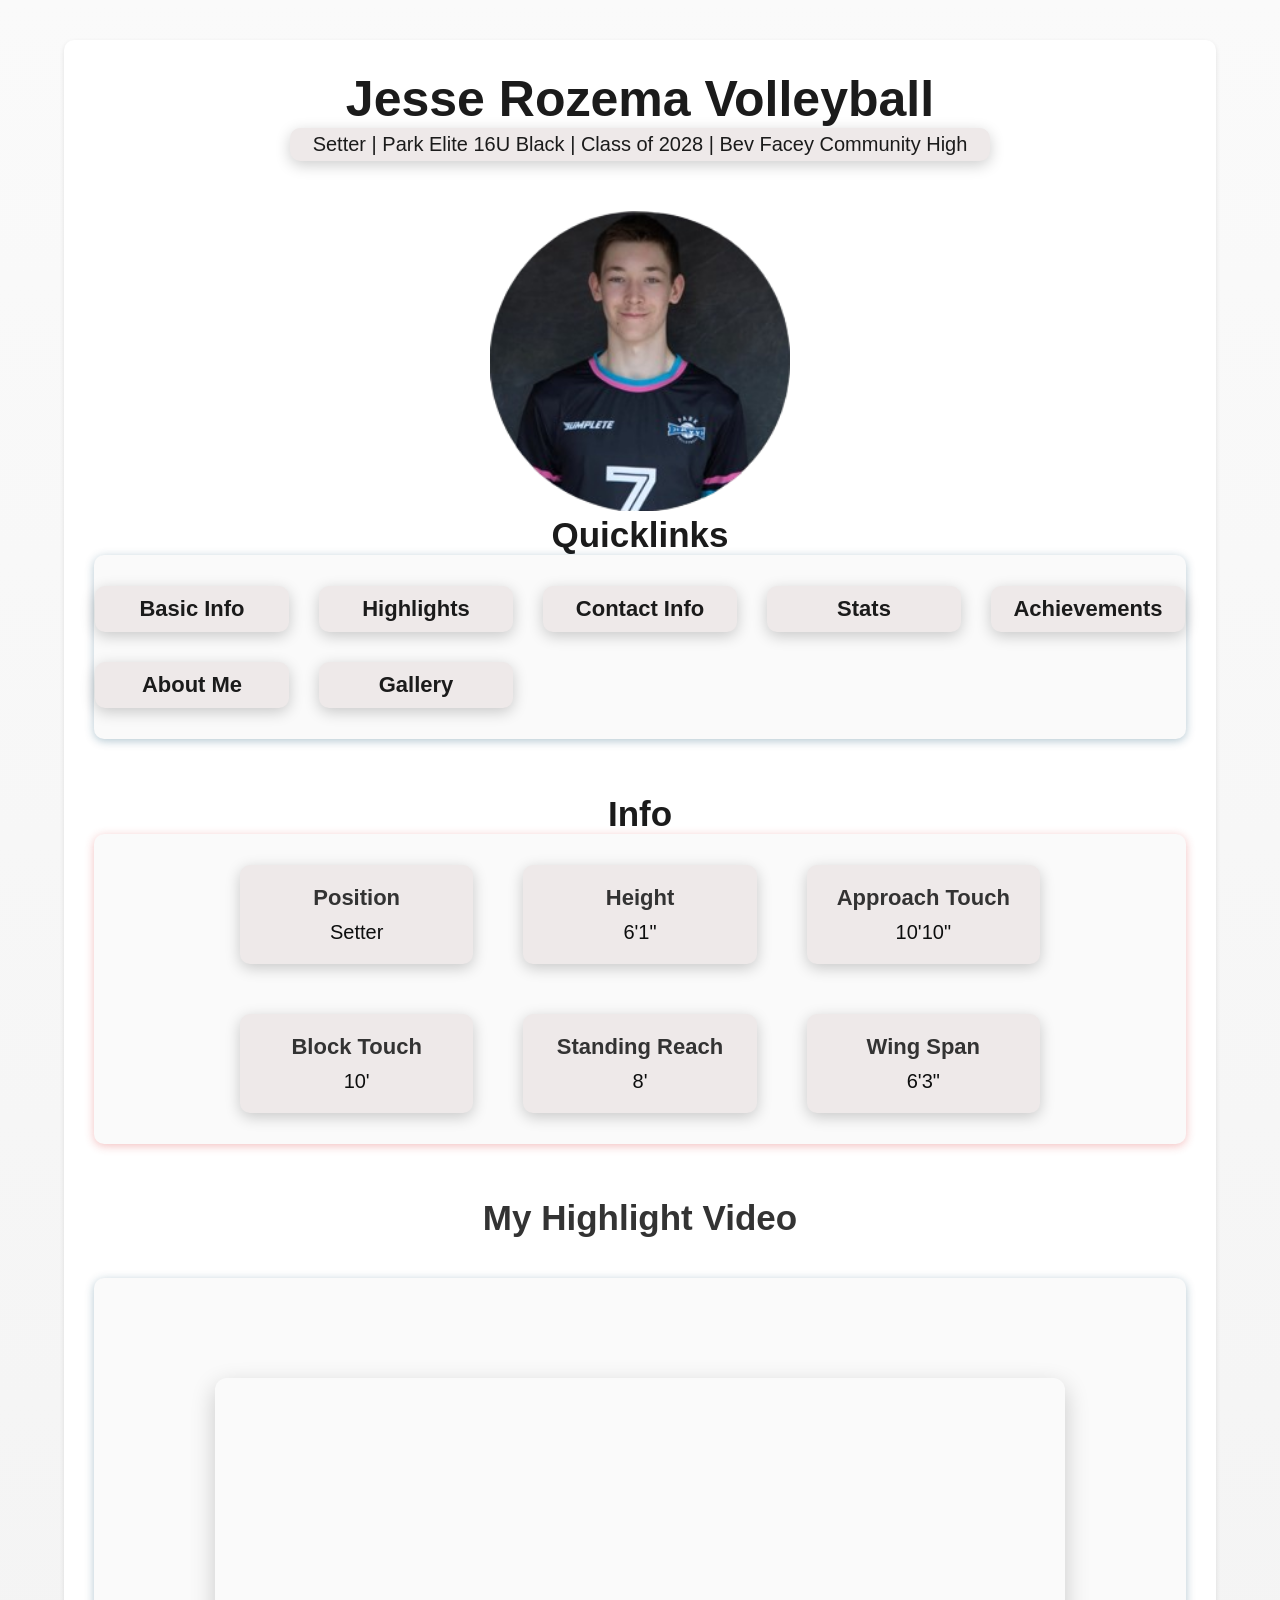
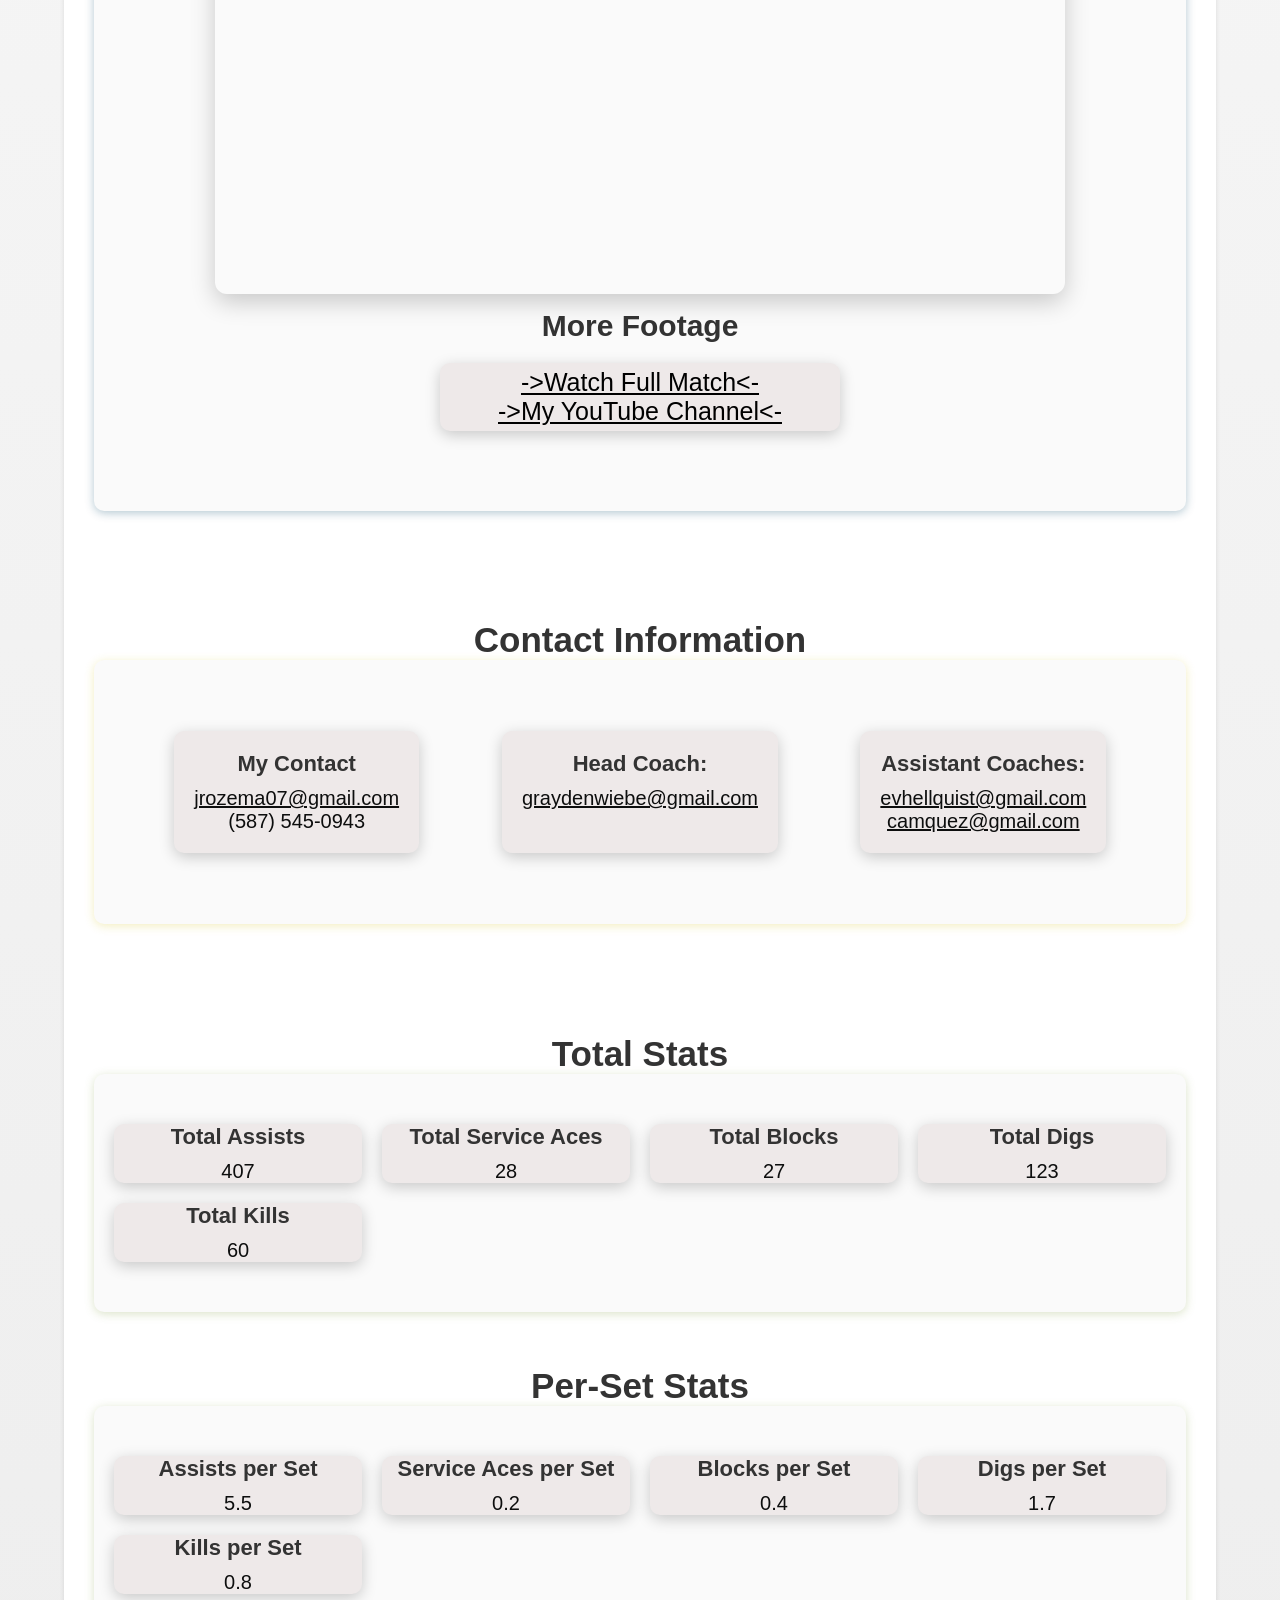
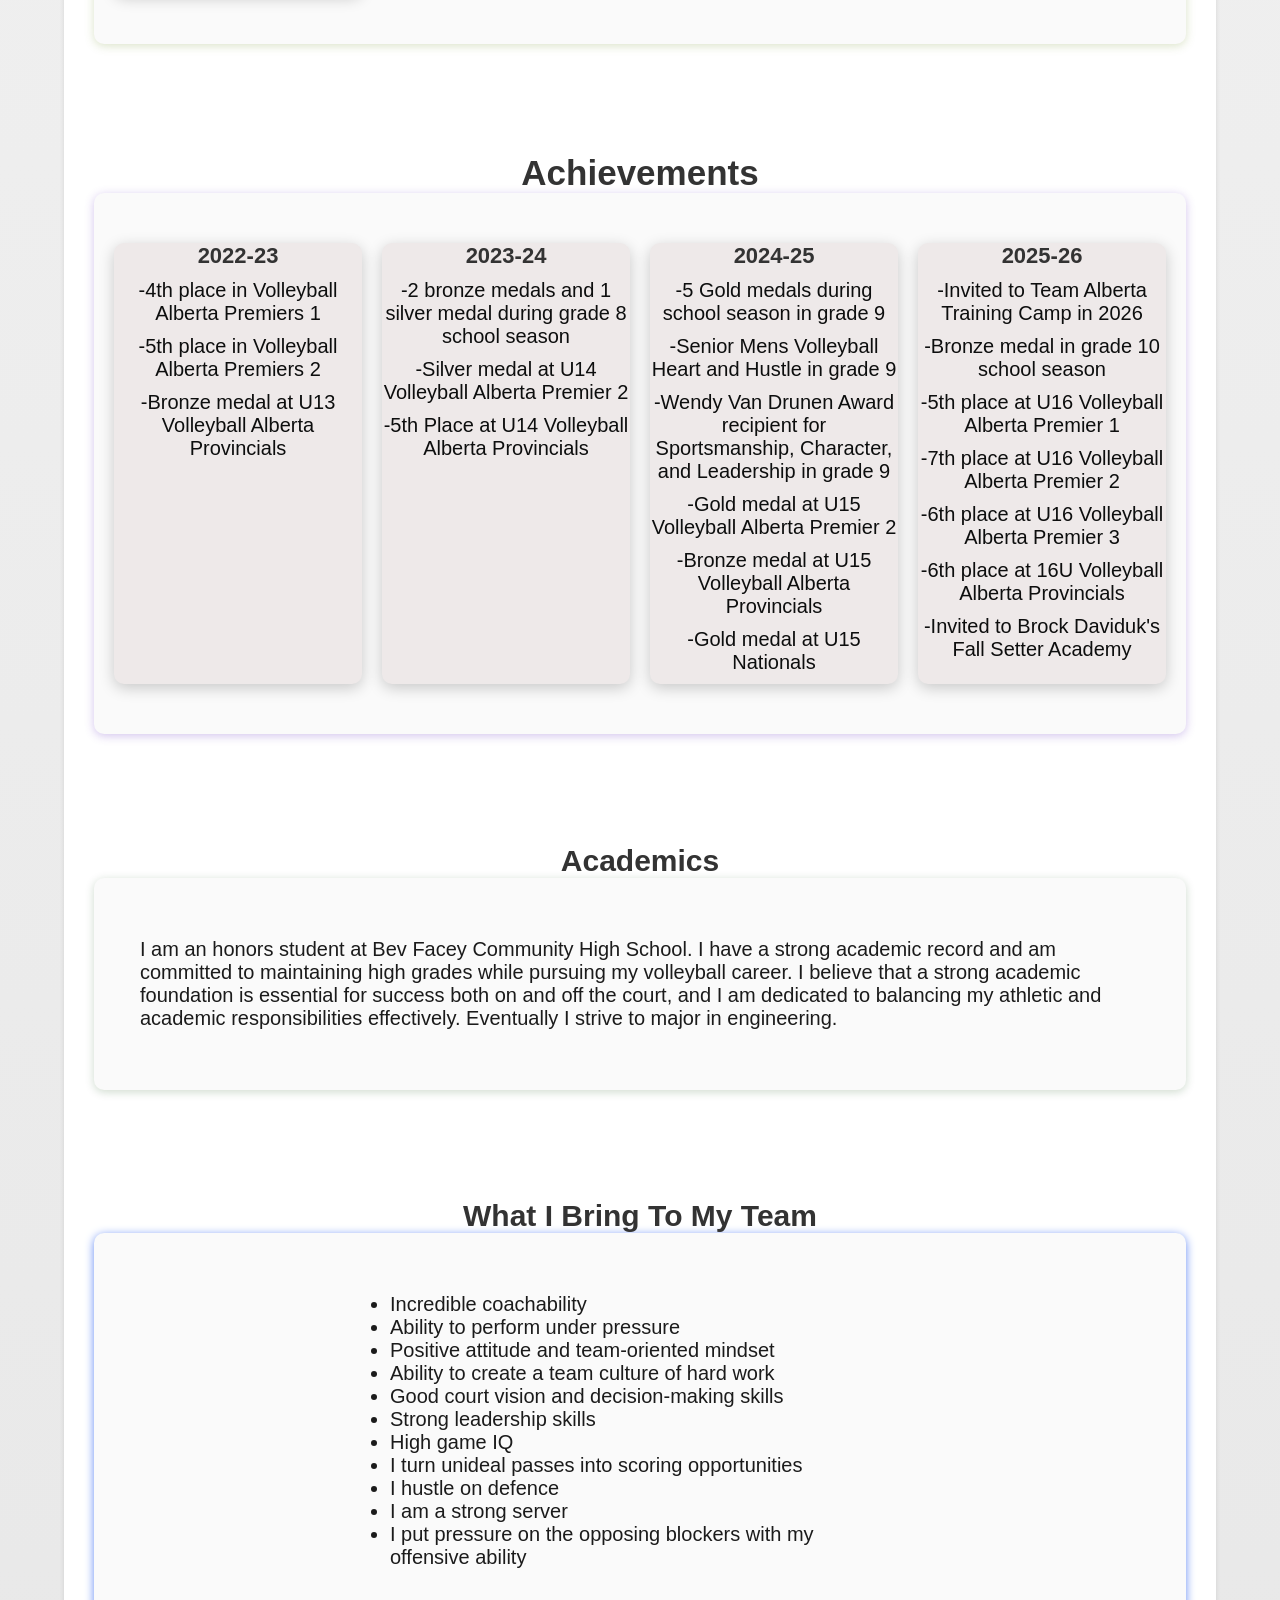
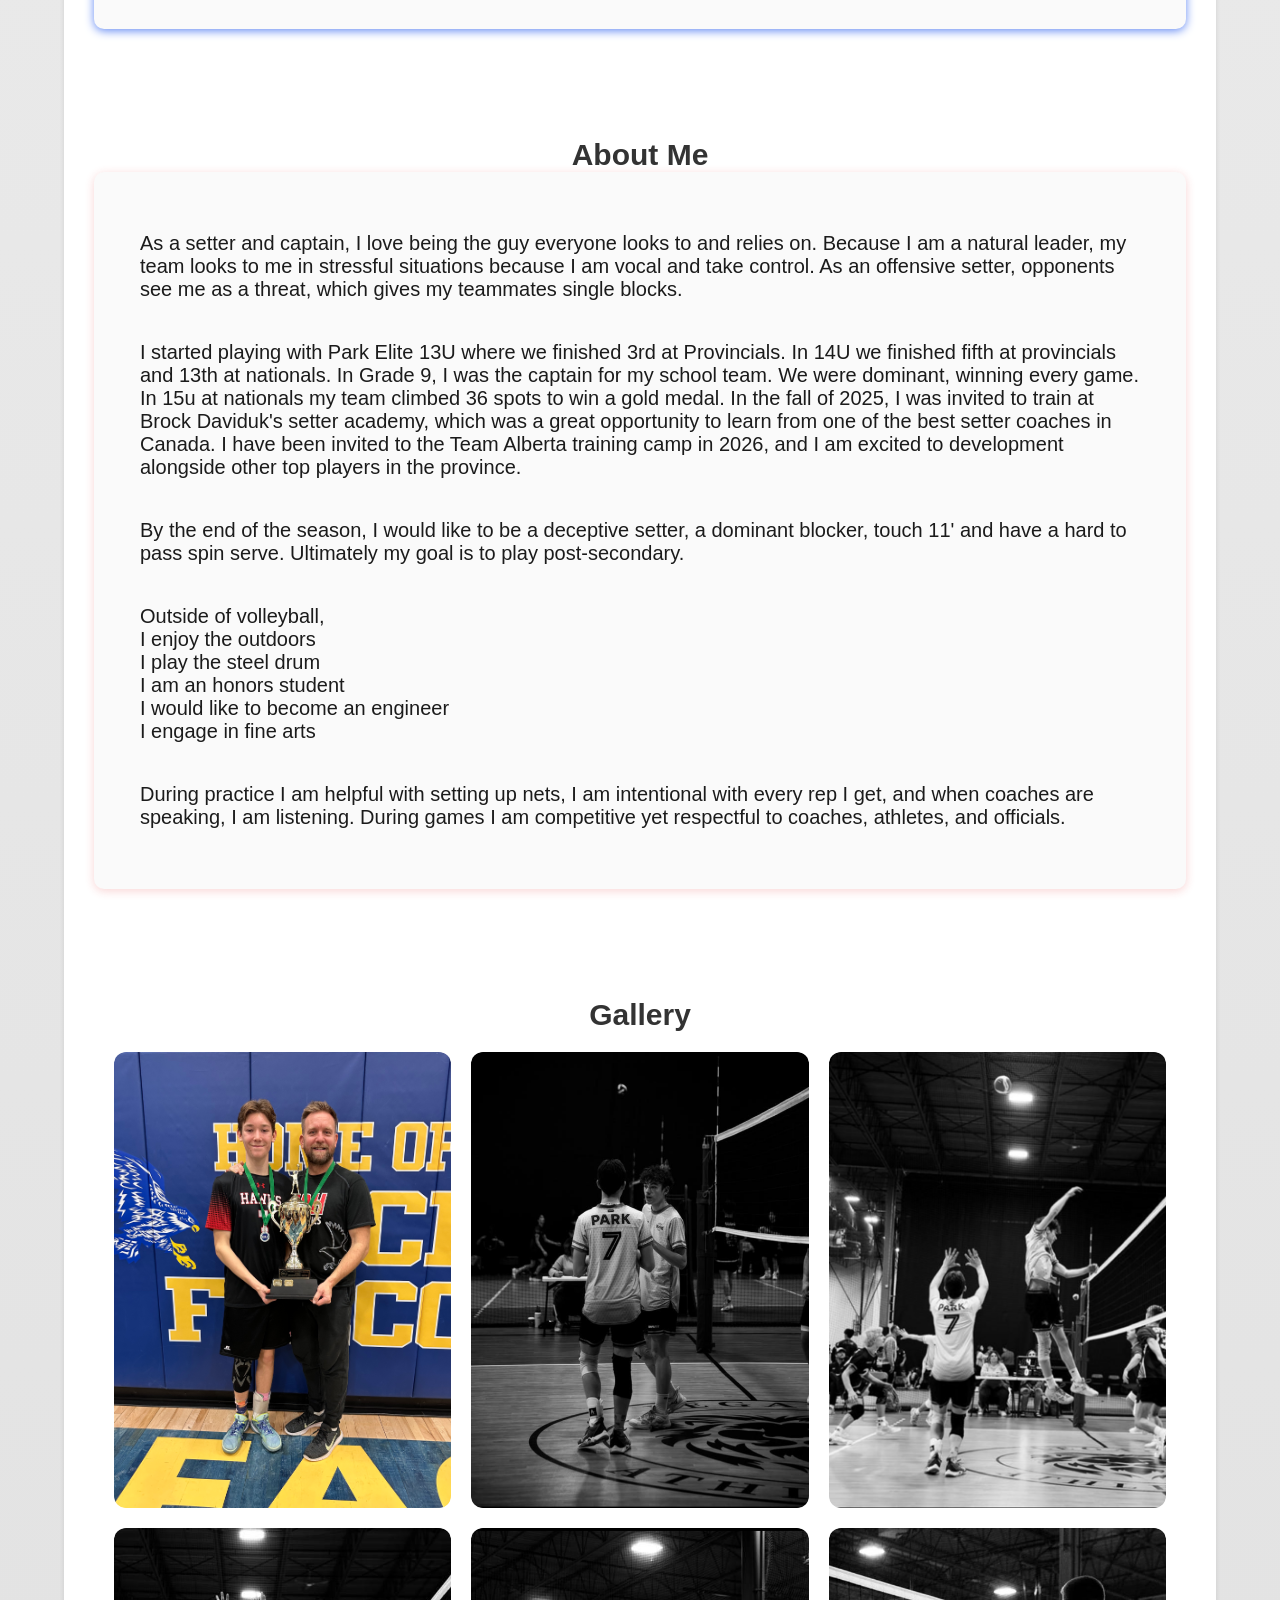
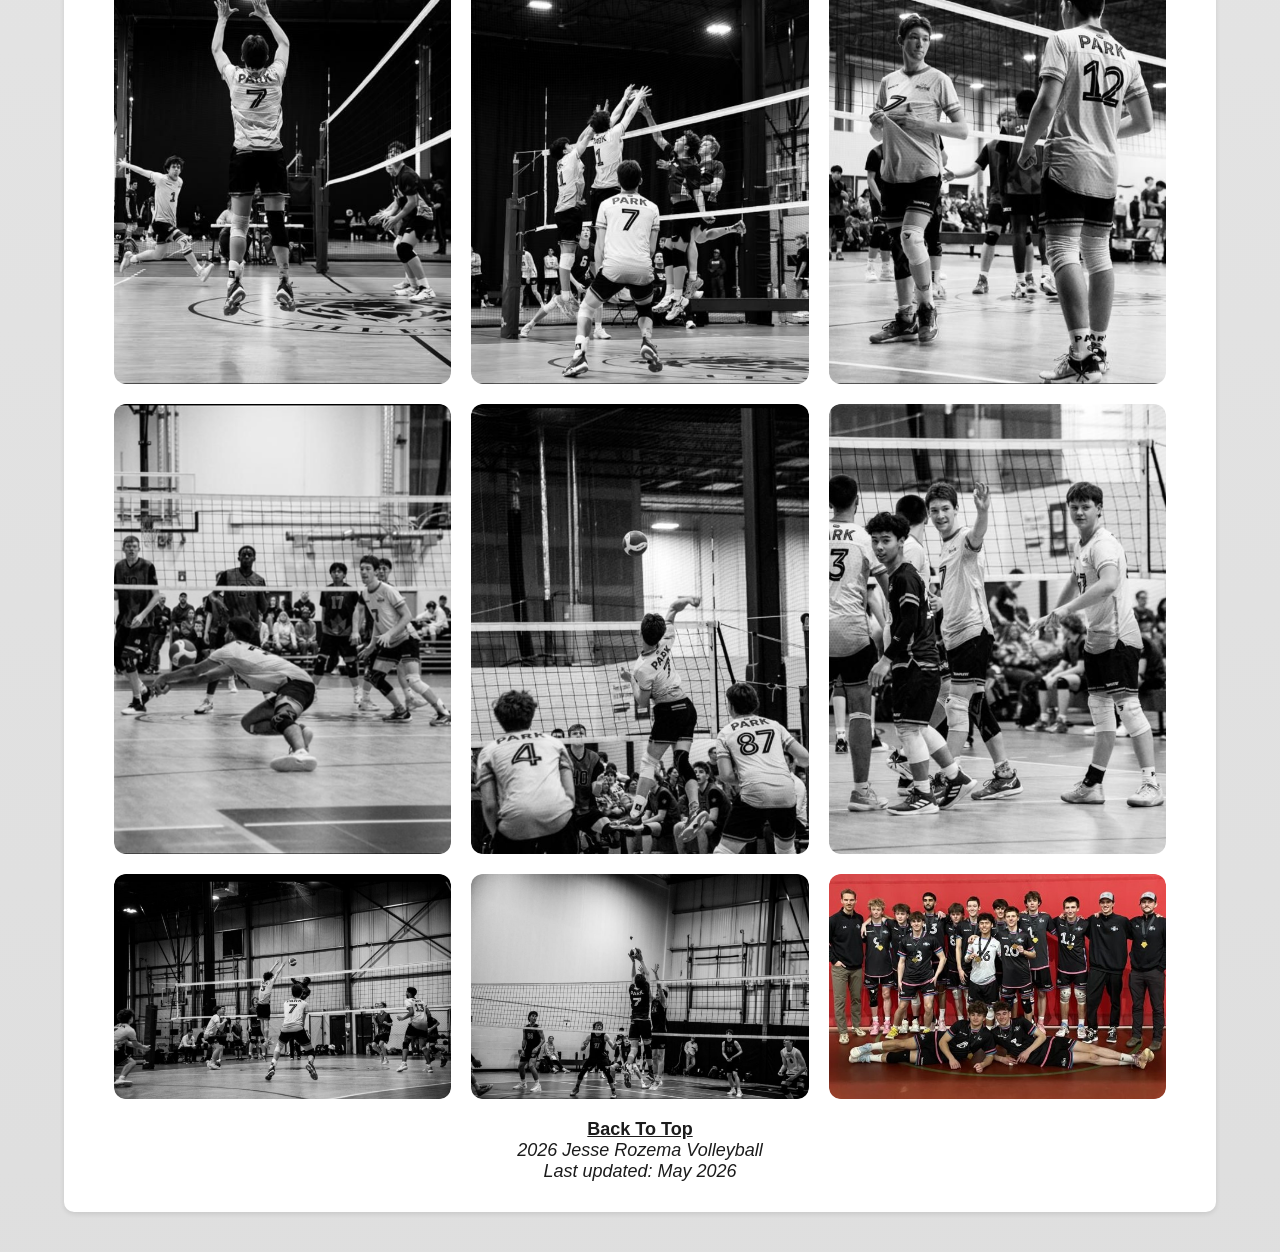
==== commit b1ef08bb: "Add files via upload" ====
--- a/index.html
+++ b/index.html
@@ -92,7 +92,7 @@
 
 <h1 id="basic_info"></h1>
 
-<div><h2>Info</h2></div>
+<h2 id="info">Info</h2>
 <div class="info_section">
     <div class="hero_grid">
         <div class="stat_card">
@@ -130,8 +130,10 @@
 
 <h1 id="highlights"></h1>
 
-<h2>My Highlight Video</h2>
+<h2 id="highlight_video">My Highlight Video</h2>
+
 <div class="gameplay_section">
+
     <div class="Gameplay_content">
         <div class="video-container">
             <iframe
@@ -155,7 +157,7 @@
 
 <h1 id="contact"></h1>
 
-<h2>Contact Information</h2>
+<h2 id="contact_info">Contact Information</h2>
 
 <div class="contact_section">
     <div class="contact_grid">
@@ -181,7 +183,7 @@
 
 <h1 id="stats"></h1>
 
-<h2>Season Stats</h2>
+<h2 id="Stats">Total Stats</h2>
 
 <div class="stats_section">
     <div class="total_Stats">
@@ -213,180 +215,215 @@
     </div>
 </div>
 
-
-<h1 id="achievements"></h1>
-
-<h2>Achievements</h2>
-
-<div class="achievements_section">
-
-    <div class="achievements_grid">
-
-        <div class="achievement_card">
-            <h3>2022-23</h3>
-            <p>4th place in Volleyball Alberta Premiers 1</p>
-            <p>5th place in Volleyball Alberta Premiers 2</p>
-            <p>Bronze medal at U13 Volleyball Alberta Provincials</p>
-        </div>
-
-        <div class="achievement_card">
-            <h3>2023-24</h3>
-            <p>2 bronze medals and 1 silver medal during grade 8 school season</p>
-            <p>Silver medal at U14 Volleyball Alberta Premier 2</p>
-            <p>5th Place at U14 Volleyball Alberta Provincials</p>
-        </div>
-
-        <div class="achievement_card">
-            <h3>2024-25</h3>
-            <p>5 Gold medals during school season in grade 9</p>
-            <p>Senior Mens Volleyball MVP in grade 9</p>
-            <p>Wendy Van Drunen Award recipient for Sportsmanship, Character, and Leadership in grade 9</p>
-            <p>Gold medal at U15 Volleyball Alberta Premier 2</p>
-            <p>Bronze medal at U15 Volleyball Alberta Provincials</p>
-        </div>
-
-        <div class="achievement_card">
-            <h3>2025-26</h3>
-            <p>Invited to Team Alberta Training Camp in 2026</p>
-            <p>Bronze medal in grade 10 school season</p>
-            <p>5th place at U16 Volleyball Alberta Premier 1</p>
-            <p>7th place at U16 Volleyball Alberta Premier 2</p>
-            <p>6th place at U16 Volleyball Alberta Premier 3</p>
-            <p>6th place at 16U Volleyball Alberta Provincials</p>
-            <p>Invited to Brock Daviduk's Fall Setter Academy</p>
-        </div>
-    </div>
-</div>
-
-
-<h1 id="about_me"></h1>
-
-<h2>Academics</h2>
-<div class="academics_section">
-    <div class="academics">
+<h2 id="per_set_stats">Per-Set Stats</h2>
+
+<div class="stats_section">
+    <div class="per_set_stats">
+        <div class="table_card">
+            <h3>Assists per Set</h3>
+            <p>5.5</p>
+        </div>
+
+        <div class="table_card">
+            <h3>Service Aces per Set</h3>
+            <p>0.2</p>
+        </div>
+
+        <div class="table_card">
+            <h3>Blocks per Set</h3>
+            <p>0.4</p>
+        </div>
+
+        <div class="table_card">
+            <h3>Digs per Set</h3>
+            <p>1.7</p>
+        </div>
+
+        <div class="table_card">
+            <h3>Kills per Set</h3>
+            <p>0.8</p>
+        </div>
+    </div>
+</div>
+
+<div class="about_me">
+    <h1 id="achievements"></h1>
+
+    <h2 id="Achievements">Achievements</h2>
+
+    <div class="achievements_section">
+
+        <div class="achievements_grid">
+
+            <div class="achievement_card">
+                <h3>2022-23</h3>
+                <p>-4th place in Volleyball Alberta Premiers 1</p>
+                <p>-5th place in Volleyball Alberta Premiers 2</p>
+                <p>-Bronze medal at U13 Volleyball Alberta Provincials</p>
+            </div>
+
+            <div class="achievement_card">
+                <h3>2023-24</h3>
+                <p>-2 bronze medals and 1 silver medal during grade 8 school season</p>
+                <p>-Silver medal at U14 Volleyball Alberta Premier 2</p>
+                <p>-5th Place at U14 Volleyball Alberta Provincials</p>
+            </div>
+
+            <div class="achievement_card">
+                <h3>2024-25</h3>
+                <p>-5 Gold medals during school season in grade 9</p>
+                <p>-Senior Mens Volleyball Heart and Hustle in grade 9</p>
+                <p>-Wendy Van Drunen Award recipient for Sportsmanship, Character, and Leadership in grade 9</p>
+                <p>-Gold medal at U15 Volleyball Alberta Premier 2</p>
+                <p>-Bronze medal at U15 Volleyball Alberta Provincials</p>
+                <p>-Gold medal at U15 Nationals</p>
+            </div>
+
+            <div class="achievement_card">
+                <h3>2025-26</h3>
+                <p>-Invited to Team Alberta Training Camp in 2026</p>
+                <p>-Bronze medal in grade 10 school season</p>
+                <p>-5th place at U16 Volleyball Alberta Premier 1</p>
+                <p>-7th place at U16 Volleyball Alberta Premier 2</p>
+                <p>-6th place at U16 Volleyball Alberta Premier 3</p>
+                <p>-6th place at 16U Volleyball Alberta Provincials</p>
+                <p>-Invited to Brock Daviduk's Fall Setter Academy</p>
+            </div>
+        </div>
+    </div>
+
+
+
+
+    <h1 id="about_me"></h1>
+
+    <h2>Academics</h2>
+    <div class="academics_section">
+        <div class="academics">
     
-        <p> I am an honors student at Bev Facey Community High School. 
-        I have a strong academic record and am committed to maintaining high grades while pursuing my volleyball career. 
-        I believe that a strong academic foundation is essential for success both on and off the court, 
-        and I am dedicated to balancing my athletic and academic responsibilities effectively.
-        Eventually I strive to major in engineering.</p>
-    </div>
-</div>
-
-
-<h2>What I Bring To My Team</h2>
-<div class="strengths_section">
-    <div class="strengths">
-        <ul>
-            <li>Incredible coachability</li>
-            <li>Ability to perform under pressure</li>
-            <li>Positive attitude and team-oriented mindset</li>
-            <li>Ability to create a team culture of hard work</li>
-            <li>Good court vision and decision-making skills</li>
-            <li>Strong leadership skills</li>
-            <li>High game IQ</li>
-            <li>I turn unideal passes into scoring opportunities</li>
-            <li>I hustle on defence</li>
-            <li>I am a strong server</li>
-            <li>I put pressure on the opposing blockers with my offensive ability</li>
-        </ul>
-    </div>
-</div>
-
-
-<h2>About Me</h2>
-<div class="About_me_section">
-    <div class="About_me">
-        <p>As a setter and captain, I love being the guy everyone looks to and relies on. Because I am a natural leader,
-        my team looks to me in stressful situations because I am vocal and take
-        control. As an offensive setter, opponents see me as a threat, which gives
-        my teammates single blocks.</p>
-
-        <p>I started playing with Park Elite 13U where we finished 3rd at
-        Provincials. In 14U we finished fifth at provincials and 13th at nationals. In
-        Grade 9, I was the captain for my school team. We were dominant, winning
-        every game. In 15u at nationals my team climbed 36 spots to win a
-        gold medal. In the fall of 2025, I was invited to train at Brock Daviduk's setter academy, 
-        which was a great opportunity to learn from one of the best setter coaches in Canada. 
-        I have been invited to the Team Alberta training camp in 2026, 
-        and I am excited to development alongside other top players in the province.</p>
-
-        <p>By the end of the season, I would like to be a deceptive setter, a dominant
-        blocker, touch 11' and have a hard to pass spin serve. Ultimately my goal is to play 
-        post-secondary.</p>
-
-        <ul>
-        <li>Outside of volleyball,</li>
-
-        <li>I enjoy the outdoors</li>
-
-        <li>I play the steel drum</li>
-
-        <li>I am an honors student</li>
-
-        <li>I would like to become an engineer</li>
-
-        <li>I engage in fine arts</li>
-        </ul>
-
-        <p>During practice I am helpful with setting up nets, I am intentional with every
-        rep I get, and when coaches are speaking, I am listening. During games I
-        am competitive yet respectful to coaches, athletes, and officials.</p>
-    </div>
-</div>
-
-
-<h1 id="gallery"></h1>
-
-<h2>Gallery</h2>
-
-<div class="gallery">
-    <a class="grid-item">
-        <img src="FRH.JPEG" alt="FRH">
-    </a>
-    <a class="grid-item">
-        <img src="IMG_1486.PNG" alt="1">
-    </a>
-        <a class="grid-item">
-        <img src="IMG_1487.PNG" alt="2">
-    </a>
-    <a class="grid-item">
-        <img src="IMG_1488.PNG" alt="3">
-    </a>
-     <a class="grid-item">
-        <img src="IMG_1490.PNG" alt="4">
-    </a>
-     <a class="grid-item">
-        <img src="IMG_1491.PNG" alt="5">
-    </a>    
-    <a class="grid-item">
-        <img src="IMG_1492.PNG" alt="6">    
-    </a>
-     <a class="grid-item">
-        <img src="IMG_1493.PNG" alt="7">
-    </a>
-    <a class="grid-item">
-        <img src="IMG_1494.PNG" alt="8">    
-    </a>
-     <a class="grid-item">
-        <img src="IMG_1495.PNG" alt="9">
-    </a>
-    <a class="grid-item">
-        <img src="IMG_1496.PNG" alt="10">
-    </a>
-    <a class="grid-item">
-        <img src="Ace_tournament.jpeg"  alt="11">
-    </a>
-</div>
-
-
-
-<div class="footer">
-    <footer>
-    <a href="#title"><b>Back To Top</b></a>
-    <p><i>2026 Jesse Rozema Volleyball</i></p>
-    <p><i>Last updated: May 2026</i></p>
-    </footer>
+            <p> I am an honors student at Bev Facey Community High School. 
+            I have a strong academic record and am committed to maintaining high grades while pursuing my volleyball career. 
+            I believe that a strong academic foundation is essential for success both on and off the court, 
+            and I am dedicated to balancing my athletic and academic responsibilities effectively.
+            Eventually I strive to major in engineering.</p>
+        </div>
+    </div>
+
+
+    <h2>What I Bring To My Team</h2>
+    <div class="strengths_section">
+        <div class="strengths">
+            <ul>
+                <li>Incredible coachability</li>
+                <li>Ability to perform under pressure</li>
+                <li>Positive attitude and team-oriented mindset</li>
+                <li>Ability to create a team culture of hard work</li>
+                <li>Good court vision and decision-making skills</li>
+                <li>Strong leadership skills</li>
+                <li>High game IQ</li>
+                <li>I turn unideal passes into scoring opportunities</li>
+                <li>I hustle on defence</li>
+                <li>I am a strong server</li>
+                <li>I put pressure on the opposing blockers with my offensive ability</li>
+            </ul>
+        </div>
+    </div>
+
+
+    <h2>About Me</h2>
+    <div class="About_me_section">
+        <div class="About_me">
+            <p>As a setter and captain, I love being the guy everyone looks to and relies on. Because I am a natural leader,
+            my team looks to me in stressful situations because I am vocal and take
+            control. As an offensive setter, opponents see me as a threat, which gives
+            my teammates single blocks.</p>
+
+            <p>I started playing with Park Elite 13U where we finished 3rd at
+            Provincials. In 14U we finished fifth at provincials and 13th at nationals. In
+            Grade 9, I was the captain for my school team. We were dominant, winning
+            every game. In 15u at nationals my team climbed 36 spots to win a
+            gold medal. In the fall of 2025, I was invited to train at Brock Daviduk's setter academy, 
+            which was a great opportunity to learn from one of the best setter coaches in Canada. 
+            I have been invited to the Team Alberta training camp in 2026, 
+            and I am excited to development alongside other top players in the province.</p>
+
+            <p>By the end of the season, I would like to be a deceptive setter, a dominant
+            blocker, touch 11' and have a hard to pass spin serve. Ultimately my goal is to play 
+            post-secondary.</p>
+
+            <ul>
+            <li>Outside of volleyball,</li>
+
+            <li>I enjoy the outdoors</li>
+
+            <li>I play the steel drum</li>
+
+            <li>I am an honors student</li>
+
+            <li>I would like to become an engineer</li>
+
+            <li>I engage in fine arts</li>
+            </ul>
+
+            <p>During practice I am helpful with setting up nets, I am intentional with every
+            rep I get, and when coaches are speaking, I am listening. During games I
+            am competitive yet respectful to coaches, athletes, and officials.</p>
+        </div>
+    </div>
+
+
+    <h1 id="gallery"></h1>
+
+    <h2>Gallery</h2>
+
+    <div class="gallery">
+        <a class="grid-item">
+            <img src="FRH.JPEG" alt="FRH">
+        </a>
+        <a class="grid-item">
+            <img src="IMG_1486.PNG" alt="1">
+        </a>
+            <a class="grid-item">
+            <img src="IMG_1487.PNG" alt="2">
+        </a>
+        <a class="grid-item">
+            <img src="IMG_1488.PNG" alt="3">
+        </a>
+        <a class="grid-item">
+            <img src="IMG_1490.PNG" alt="4">
+        </a>
+        <a class="grid-item">
+            <img src="IMG_1491.PNG" alt="5">
+        </a>    
+        <a class="grid-item">
+            <img src="IMG_1492.PNG" alt="6">    
+        </a>
+         <a class="grid-item">
+            <img src="IMG_1493.PNG" alt="7">
+        </a>
+        <a class="grid-item">
+            <img src="IMG_1494.PNG" alt="8">    
+        </a>
+         <a class="grid-item">
+            <img src="IMG_1495.PNG" alt="9">
+        </a>
+        <a class="grid-item">
+            <img src="IMG_1496.PNG" alt="10">
+        </a>
+        <a class="grid-item">
+            <img src="Ace_tournament.jpeg"  alt="11">
+        </a>
+    </div>
+
+
+
+    <div class="footer">
+        <footer>
+        <a href="#title"><b>Back To Top</b></a>
+       <p><i>2026 Jesse Rozema Volleyball</i></p>
+       <p><i>Last updated: May 2026</i></p>
+        </footer>
+    </div>
 </div>
 
 </body>
--- a/style.css
+++ b/style.css
@@ -1,10 +1,17 @@
+* {
+    box-sizing: border-box;
+    margin: 0;
+    padding: 0;
+}
+
 html {
     scroll-behavior: smooth;
+    scroll-padding-top: 100px;
 }
 
 #body {
     font-family: 'Segoe UI', Arial, sans-serif;
-    background-color: #f5f7fa;
+    background: linear-gradient(to bottom,#fafafa, #9494944d);
     text-align: center;
     color: #1b1b1b;
 }
@@ -25,12 +32,6 @@
     }
 }
 
-#body h2 {
-    font-size: 35px;
-    font-weight: bold;
-    text-align: center;
-    margin-top: 15%;
-}
 
 .body_background {
     background-color: #ffffff;
@@ -44,12 +45,19 @@
 
 @media (max-width: 768px) {
 
+    .body_background {
+        padding: 15px;
+        margin: 15px auto;
+        width: 95%;
+    }
+
     #title{
         font-size: 36px;
     }
 
     #body h2{
         font-size: 28px;
+        margin-top: 70px;
     }
 
     #body p{
@@ -64,8 +72,39 @@
     .contact_grid,
     .achievements_grid,
     .total_Stats {
-        grid-template-columns: 1 fr;
-    }
+        grid-template-columns: 1fr;
+    }
+
+    #quicklinks {
+        font-size: 28px;
+        margin-top: 10px;
+    }
+    .navbar_section {
+        padding: 10px;
+        border-radius: 0;
+        position: sticky;
+        top: 0;
+    }
+    .navbar {
+        grid-template-columns: repeat(auto-fit, minmax(100px, 1fr));
+        gap: 6px;
+        margin: 10px auto;
+    }
+    .nav_card {
+        padding: 6px;
+    }
+    .navbar p {
+        font-size: clamp(12px, 2vw, 16px);
+        margin-top: 0;
+    }
+
+    .stat_card,
+    .table_card,
+    .achievement_card,
+    .contact_info {
+        padding: 15px;
+    }
+
 }
 
 /*home page*/
@@ -78,19 +117,28 @@
     background-color: #eee9e9;
     padding: 5px;
     border-radius: 10px;
-    box-shadow: 0 4px 15px rgba(0, 0, 0, 0.1);
+    box-shadow: 0 4px 15px rgba(0, 0, 0, 0.2);
     margin: 0px auto;
-    max-width: 600px;
+    max-width: 700px;
+    font-size: 20px;
+    transition: transform 0.5s ease, box-shadow 0.4s ease;
+}
+
+.hero_banner:hover {
+    transform: translateY(-3px) scale(1.01);
+    box-shadow: 0px 8px 20px rgba(221, 136, 24, 0.3);
 }
 
 #quicklinks {
-    margin-top: 0px;
+    font-size: 35px;
+    font-weight: bold;
+    text-align: center;
 }
 
 .navbar_section {
     background-color: #fafafa;
     border-radius: 10px;
-    box-shadow: 0 2px 10px rgba(0, 0, 0, 0.1);
+    box-shadow: 0 2px 10px #0246684d;
     padding: 1px;
     max-width: 1500px;
     position: sticky;
@@ -103,7 +151,7 @@
     background-color: #eee9e9;
     border-radius: 10px;
     padding: 10px;
-    box-shadow: 0 4px 15px rgba(0, 0, 0, 0.1);
+    box-shadow: 0 4px 15px rgba(0, 0, 0, 0.2);
     transition: transform 0.5s ease, box-shadow 0.4s ease;
 }
 
@@ -120,15 +168,16 @@
     font-weight: bold;
     text-decoration: none;
     font-size: 20px;
+    font-size: clamp(18px, 2vw, 22px);
 }
 
 .nav_card:hover {  
-    transform: translateY(-5px);
-    box-shadow: 0px 8px 20px rgba(0, 0, 0, 0.2);
+    transform: translateY(-5px) scale(1.05);
+    box-shadow: 0px 8px 20px #00aeff4d;
 }
 
 .nav_card:hover p {
-    color: cadetblue;  
+    color: #00aeff4d;
 }
 
 .hero_image img {
@@ -138,35 +187,17 @@
     height: auto;
 }
 
-@media (max-width: 768) {
-    #quicklinks {
-        font-size: 28px;
-        margin-top: 20px;
-    }
-    .navbar_section {
-        padding: 10px;
-        border-radius: 0;
-        position: sticky;
-        top: 0;
-    }
-    .navbar {
-        grid-template-columns: repeat(2, 1fr);
-        gap: 12px;
-        margin: 10px auto;
-    }
-    .nav_card {
-        padding: 0;
-    }
-    .navbar a {
-        font-size: 16px;
-        margin-top: 0;
-    }
+#info {
+    font-size: 35px;
+    font-weight: bold;
+    text-align: center;
+    margin-top: 5%;
 }
 
 .info_section {
     background-color: #fafafa;
     border-radius: 10px;
-    box-shadow: 0 2px 10px rgba(0, 0, 0, 0.1);
+    box-shadow: 0 2px 10px #d830304d;
     padding: 1px;
     max-width: 1500px;
 }
@@ -190,7 +221,7 @@
     background-color: #eee9e9;
     border-radius: 10px;
     padding: 20px;
-    box-shadow: 0 4px 15px rgba(0, 0, 0, 0.1);
+    box-shadow: 0 4px 15px rgba(0, 0, 0, 0.2);
 }
 
 .stat_card h3 {
@@ -211,8 +242,8 @@
 }
 
 .stat_card:hover {
-    transform: translateY(-5px);
-    box-shadow: 0px 8px 20px rgba(0, 0, 0, 0.2);
+    box-shadow: 0px 8px 20px #d830304d;
+    transform: scale(1.05) translateY(-5px);
 }
 
 .info_section {
@@ -226,11 +257,19 @@
 
 /*Gameplay*/
 
+#highlight_video {
+    font-size: 35px;
+    font-weight: bold;
+    text-align: center;
+    margin-top: 5%;
+    color: #333;
+}
+
 .gameplay_section {
     background-color: #fafafa;
     border-radius: 10px;
     padding: 20px;
-    box-shadow: 0 2px 10px rgba(0, 0, 0, 0.1);
+    box-shadow: 0 2px 10px #0246684d;
     max-width: 1500px;
     margin: 40px auto;
 }
@@ -272,6 +311,14 @@
     border: none;
 }
 
+.Gameplay_content h2 {
+    font-size: 30px;
+    font-weight: bold;
+    margin-top: 15px;
+    margin-bottom: 20px;
+    color: #333;
+}
+
 /* Links */
 .Gameplay_content a {
     font-size: 25px;
@@ -288,7 +335,7 @@
     border-radius: 10px;
     max-width: 400px;
     margin: 0 auto;
-    box-shadow: 0 4px 15px rgba(0, 0, 0, 0.1);
+    box-shadow: 0 4px 15px rgba(0, 0, 0, 0.2);
     padding: 5px;
 }
 
@@ -298,12 +345,12 @@
 }
 
 .footage_card:hover {
-    transform: translateY(-5px);
-    box-shadow: 0px 8px 20px rgba(0, 0, 0, 0.2);
+    transform: translateY(-5px) scale(1.05);
+    box-shadow: 0px 8px 20px #00aeff4d;
 }
 
 .footage_card a:hover {
-    color: cadetblue;
+    color:#00aeff4d;
 }
 
 
@@ -311,11 +358,19 @@
 
 /*Contact*/
 
+#contact_info {
+    font-size: 35px;
+    font-weight: bold;
+    text-align: center;
+    margin-top: 10%;
+    color: #333;
+}
+
 .contact_section {
     background-color: #fafafa;
     border-radius: 10px;
     padding: 1px;
-    box-shadow: 0 2px 10px rgba(0, 0, 0, 0.1);
+    box-shadow: 0 2px 10px #d8c7304d;
     max-width: 1500px;
 
 }
@@ -338,7 +393,7 @@
     background-color: #eee9e9;
     border-radius: 10px;
     padding: 20px;
-    box-shadow: 0 4px 15px rgba(0, 0, 0, 0.1);
+    box-shadow: 0 4px 15px rgba(0, 0, 0, 0.2);
 }
 
 .contact_info h3 {
@@ -348,22 +403,21 @@
     font-weight: 700;
 }
 
-.contact_info p,.contact_info a {
+.contact_info p,
+.contact_info a {
     font-size: 20px;
     color: rgb(13, 14, 14);
 }
 
-.contact_info a:hover {
-    text-decoration: underline;
-}
-
-.contact_info{
+
+
+.contact_info {
     transition: transform 0.5s ease, box-shadow 0.4s ease;
 }
 
 .contact_info:hover {
-    transform: translateY(-5px);
-    box-shadow: 0px 8px 20px rgba(0, 0, 0, 0.2);
+    transform: translateY(-5px) scale(1.05);
+    box-shadow: 0px 8px 20px #00aeff4d
 }
 
 .contact_section {
@@ -371,7 +425,7 @@
 }
 
 .contact_info a:hover {
-    color: cadetblue;
+    color: #00aeff4d;
 }
 
 
@@ -379,15 +433,31 @@
 
 /*Stats*/
 
+#Stats {
+    font-size: 35px;
+    font-weight: bold;
+    text-align: center;
+    margin-top: 10%;
+    color: #333;
+}
+
+#per_set_stats {
+    font-size: 35px;
+    font-weight: bold;
+    margin-top: 5%;
+    color: #333;
+}
+
 .stats_section {
     background-color: #fafafa;
     border-radius: 10px;
     padding: 20px;
-    box-shadow: 0 2px 10px rgba(0, 0, 0, 0.1);
-    max-width: 1500px;
-}
-
-.total_Stats {
+    box-shadow: 0 2px 10px #89a34d4d;
+    max-width: 1500px;
+}
+
+.total_Stats,
+.per_set_stats {
     display: grid;
     gap: 20px;
     margin: 30px auto;
@@ -398,7 +468,7 @@
 .table_card {
     background-color: #eee9e9;
     border-radius: 10px;
-    box-shadow: 0px 4px 15px rgba(0, 0, 0, 0.1);
+    box-shadow: 0px 4px 15px rgba(0, 0, 0, 0.2);
 }
 
 .table_card h3 {
@@ -419,8 +489,8 @@
 }
 
 .table_card:hover {
-    transform: translateY(-5px);
-    box-shadow: 0px 8px 20px rgba(0, 0, 0, 0.2);
+    transform: scale(1.05) translateY(-5px);
+    box-shadow: 0px 8px 20px #89a34d4d;
 }
 
 
@@ -428,11 +498,19 @@
 
 /*Achievements*/
 
+#Achievements {
+    font-size: 35px;
+    font-weight: bold;
+    text-align: center;
+    margin-top: 10%;
+    color: #333;
+}
+
 .achievements_section {
     background-color: #fafafa;
     border-radius: 10px;
     padding: 20px;
-    box-shadow: 0 2px 10px rgba(0, 0, 0, 0.1);
+    box-shadow: 0 2px 10px #6e3ac24d;
     max-width: 1500px;
 }
 
@@ -447,7 +525,7 @@
 .achievement_card {
     background-color: #eee9e9;
     border-radius: 10px;
-    box-shadow: 0px 4px 15px rgba(0, 0, 0, 0.1);
+    box-shadow: 0px 4px 15px rgba(0, 0, 0, 0.2);
 }
 
 .achievement_card h3 {
@@ -460,6 +538,7 @@
 .achievement_card p {
     font-size: 20px;
     color: rgb(13, 14, 14);
+    padding-bottom: 10px;
 
 }
 
@@ -468,21 +547,59 @@
 }
 
 .achievement_card:hover {
-    transform: translateY(-5px);
-    box-shadow: 0px 8px 20px rgba(0, 0, 0, 0.2);
+    transform: scale(1.05) translateY(-5px);
+    box-shadow: 0px 8px 20px #6e3ac24d;
 }
 
 
 /*Achievements*/
 
 
+/*Academics*/
+
+.academics_section {
+    background-color: #fafafa;
+    border-radius: 10px;
+    padding: 20px;
+    box-shadow: 0 2px 10px #09460433;
+    max-width: 1500px;
+}
+
+.academics {
+    max-width: 1000px;
+    margin: 40px auto;
+    text-align: left;
+    font-size: 20px;
+
+}
+
+
+
+/*Academics*/
+
+
 /*What I Bring to the Team*/
 
+.about_me h2 {
+    font-size: 30px;
+    font-weight: bold;
+    margin-top: 10%;
+    color: #333;
+}
+
+#About_me {
+    font-size: 35px;
+    font-weight: bold;
+    text-align: center;
+    margin-top: 10%;
+    color: #333;
+}
+
 .strengths_section {
     background-color: #fafafa;
     border-radius: 10px;
     padding: 20px;
-    box-shadow: 0 2px 10px rgba(0, 0, 0, 0.1);
+    box-shadow: 0 2px 10px #658bf3;
     max-width: 1500px;
 }
 
@@ -499,28 +616,6 @@
 /*What I Bring to the Team*/
 
 
-/*Academics*/
-
-.academics_section {
-    background-color: #fafafa;
-    border-radius: 10px;
-    padding: 20px;
-    box-shadow: 0 2px 10px rgba(0, 0, 0, 0.1);
-    max-width: 1500px;
-}
-
-.academics {
-    max-width: 1000px;
-    margin: 40px auto;
-    text-align: left;
-    font-size: 20px;
-
-}
-
-
-
-/*Academics*/
-
 
 /*About Me*/
 
@@ -528,7 +623,7 @@
     background-color: #fafafa;
     border-radius: 10px;
     padding: 20px;
-    box-shadow: 0 2px 10px rgba(0, 0, 0, 0.1);
+    box-shadow: 0 2px 10px rgba(226, 42, 42, 0.2);
     max-width: 1500px;
 }
 
@@ -587,16 +682,21 @@
 
 .grid-item:hover {
     transform: scale(1.05);
-    box-shadow: 0px 8px 20px rgba(0, 0, 0, 0.2);
+    box-shadow: 0px 8px 15px #75010133;
 }
 
 /*Footer*/
 
-.footer a, p{
+.footer a {
     font-size: 18px;
     color:#1b1b1b
 }
 
+.footer p {
+    font-size: 18px;
+    color:#1b1b1b
+}
+
 .footer a:hover {
     color: cadetblue;
 }
